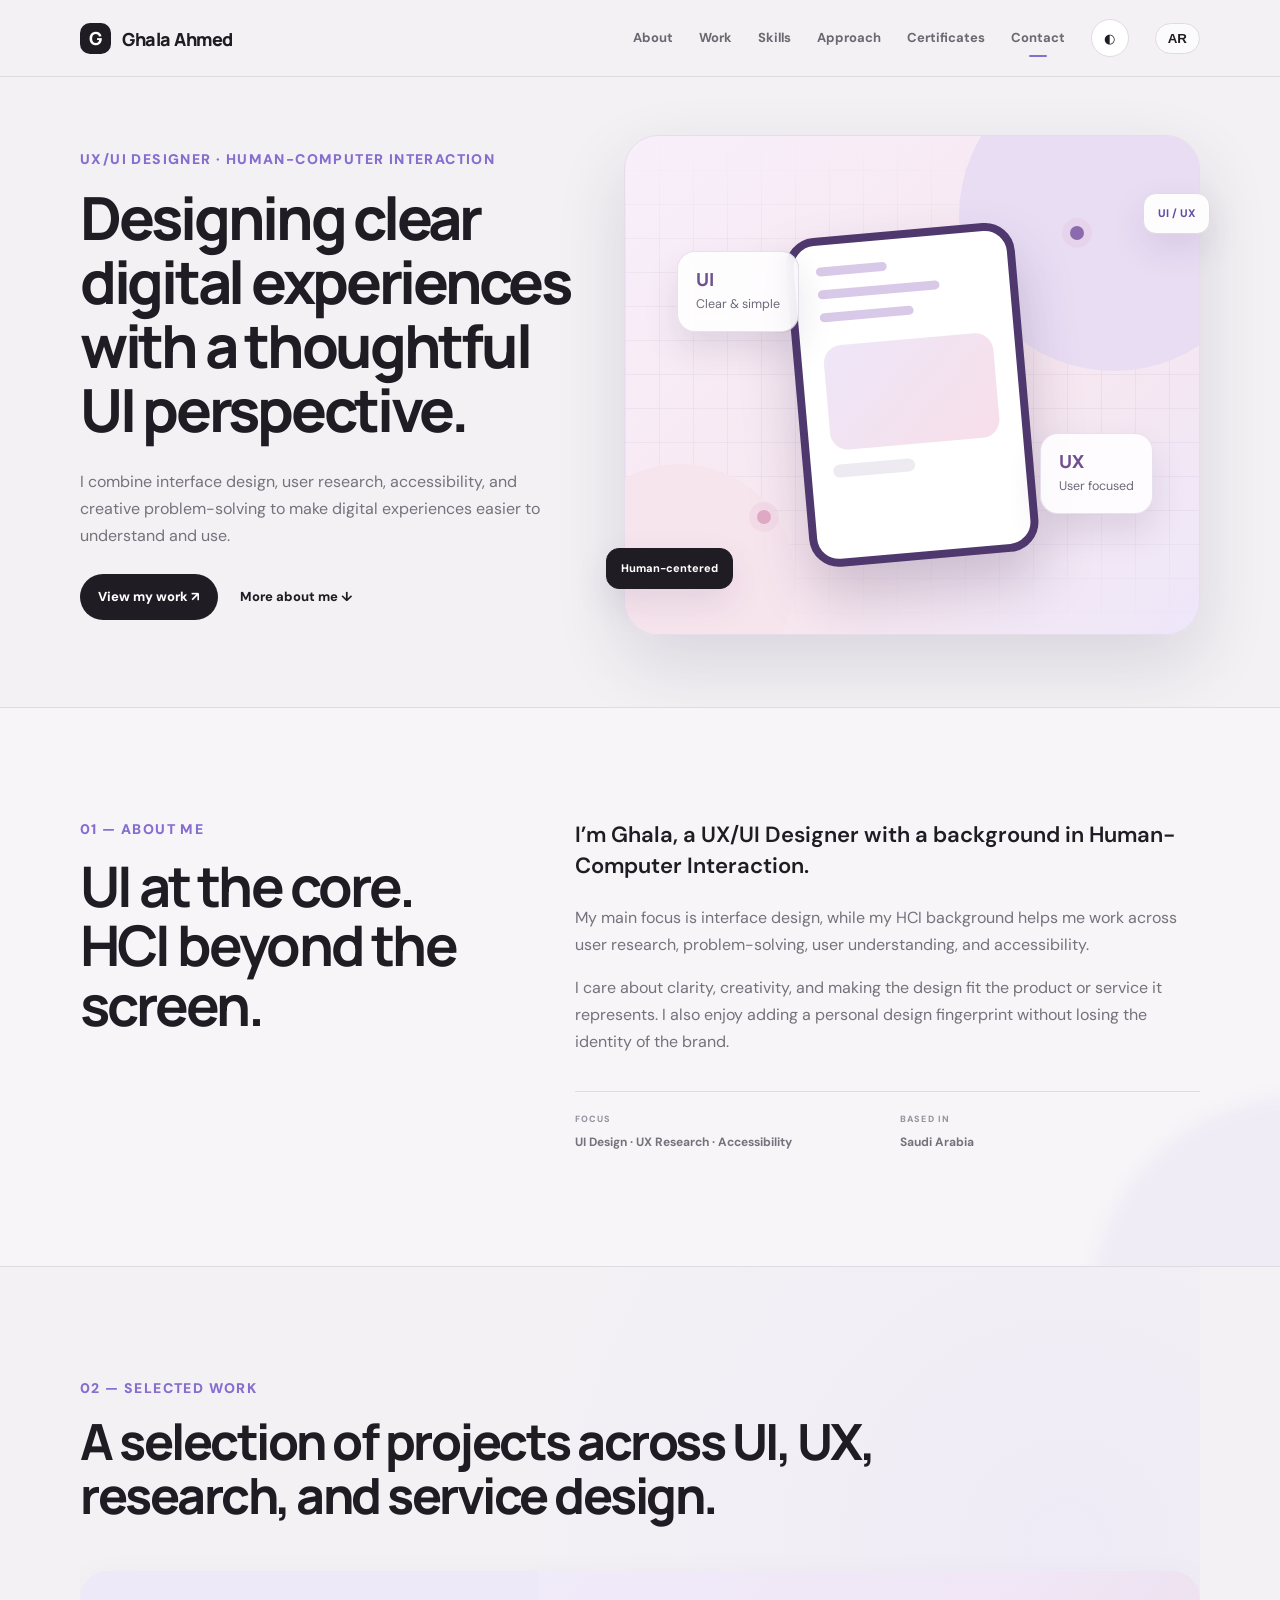
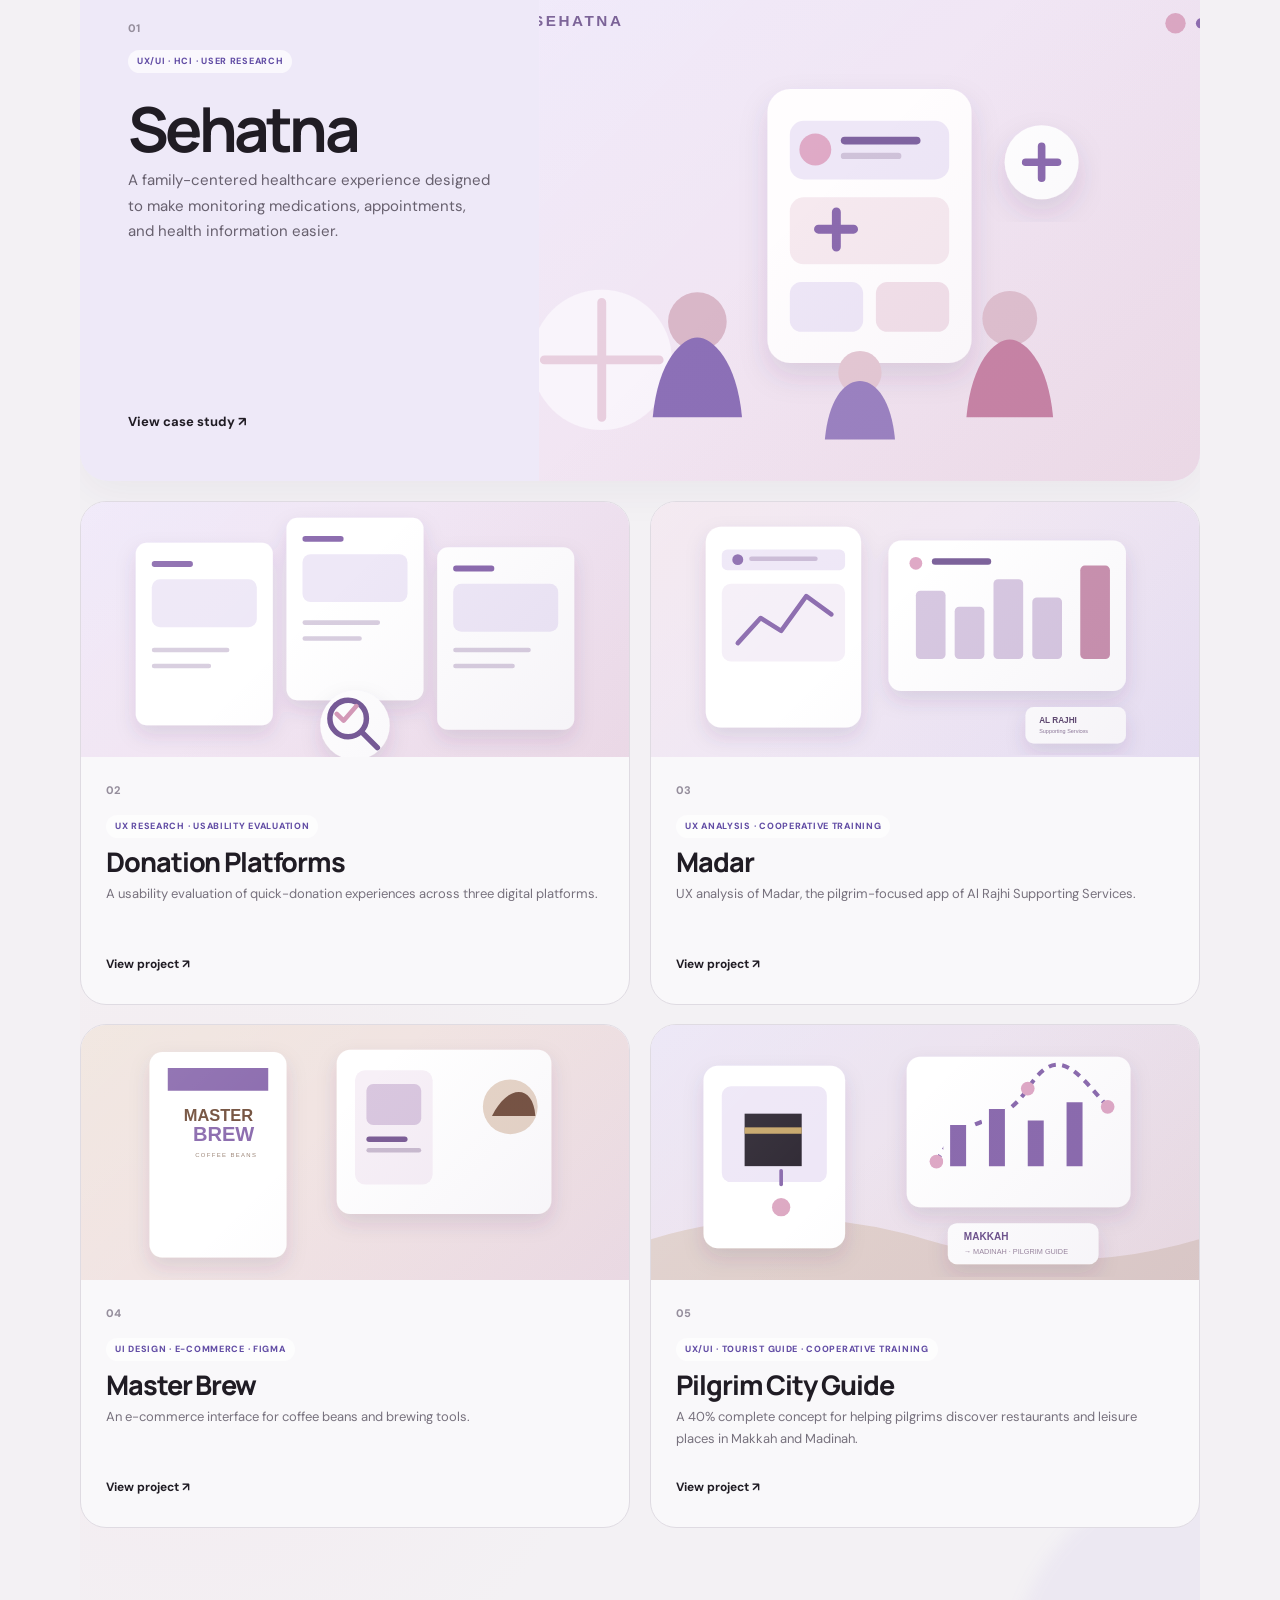
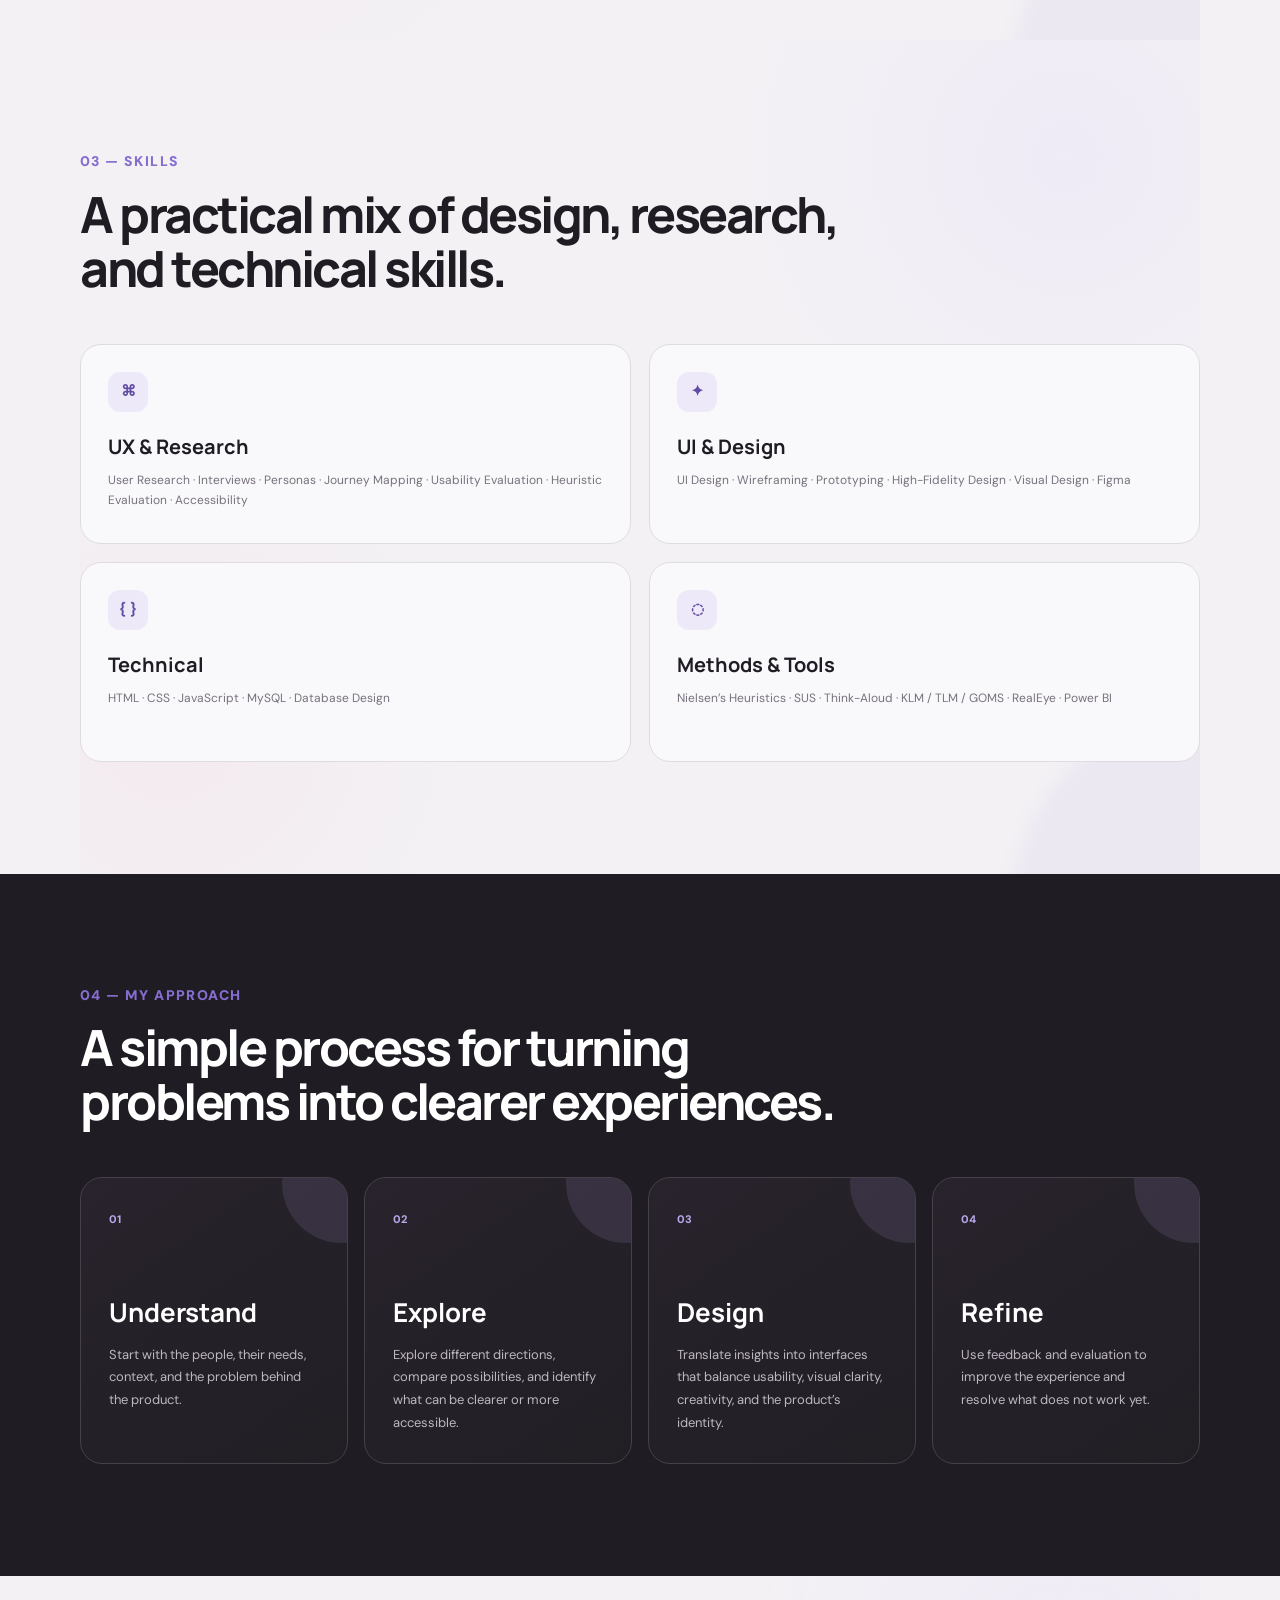
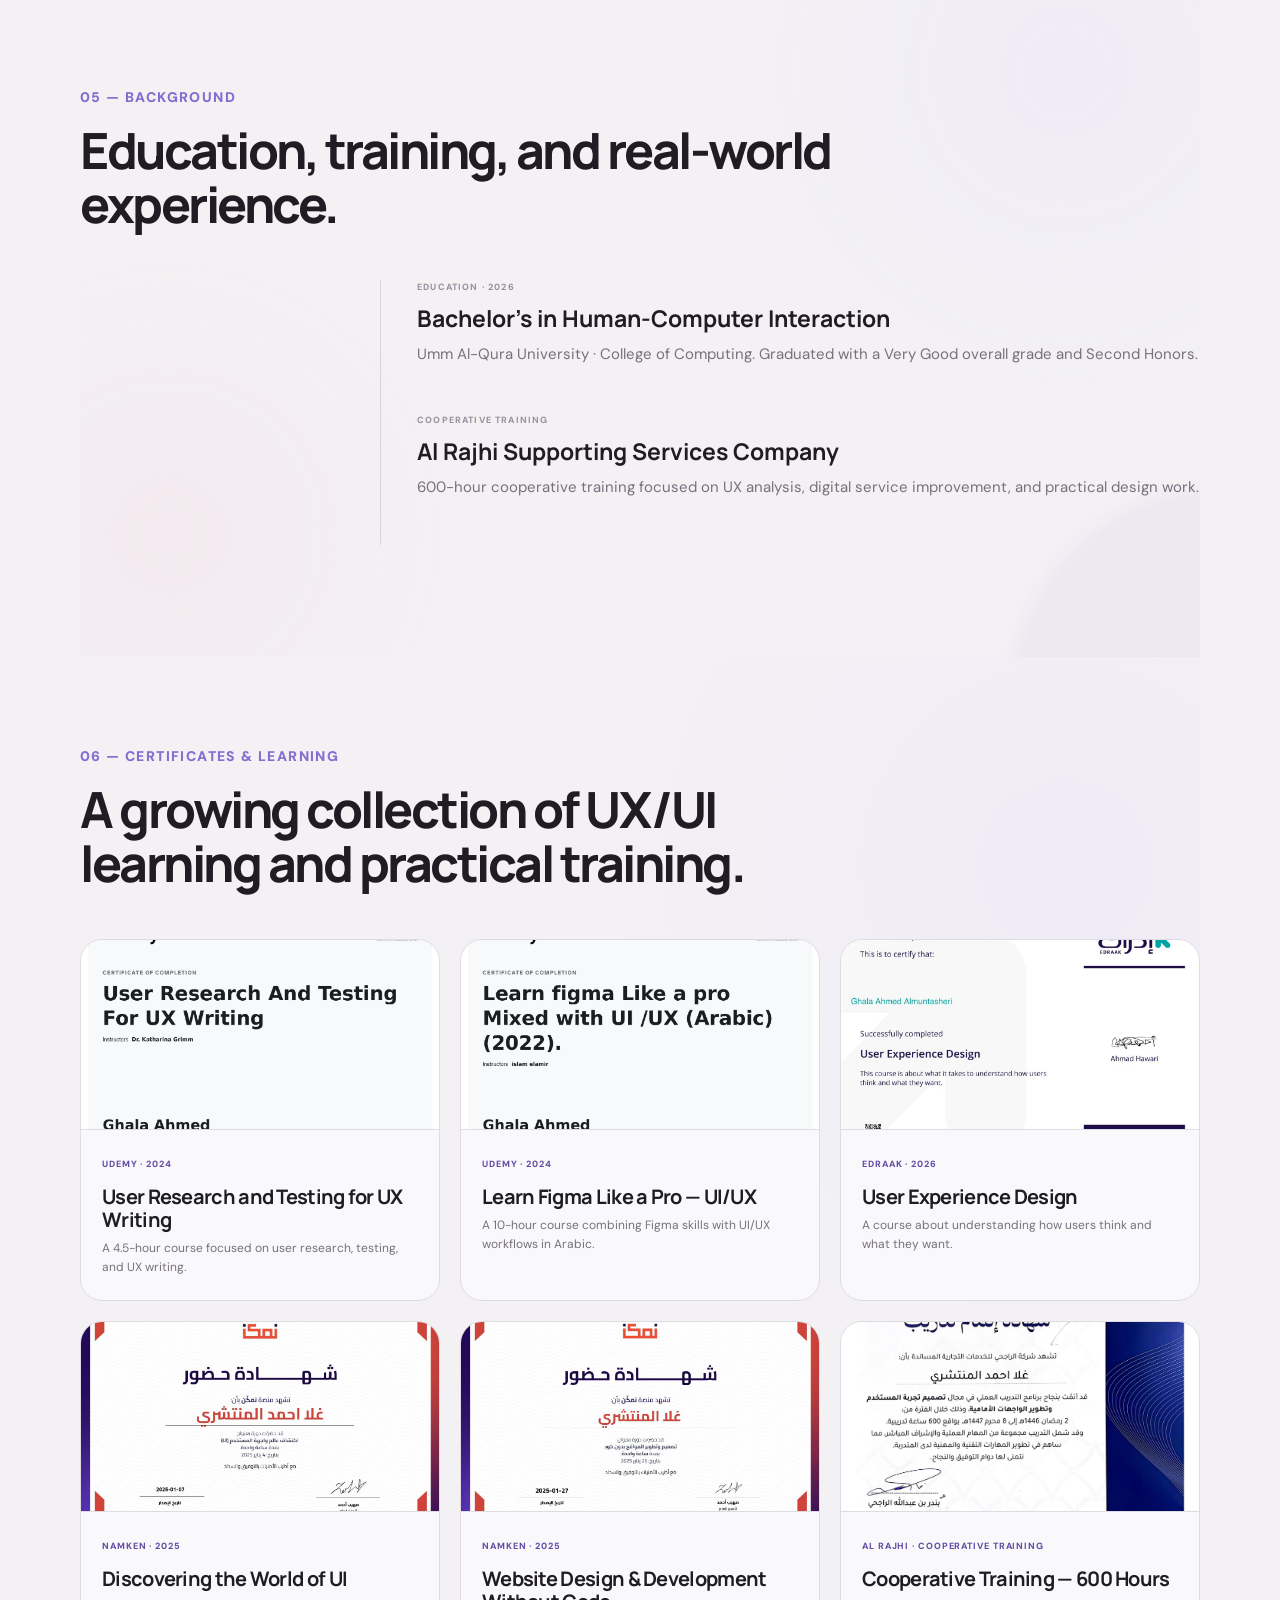
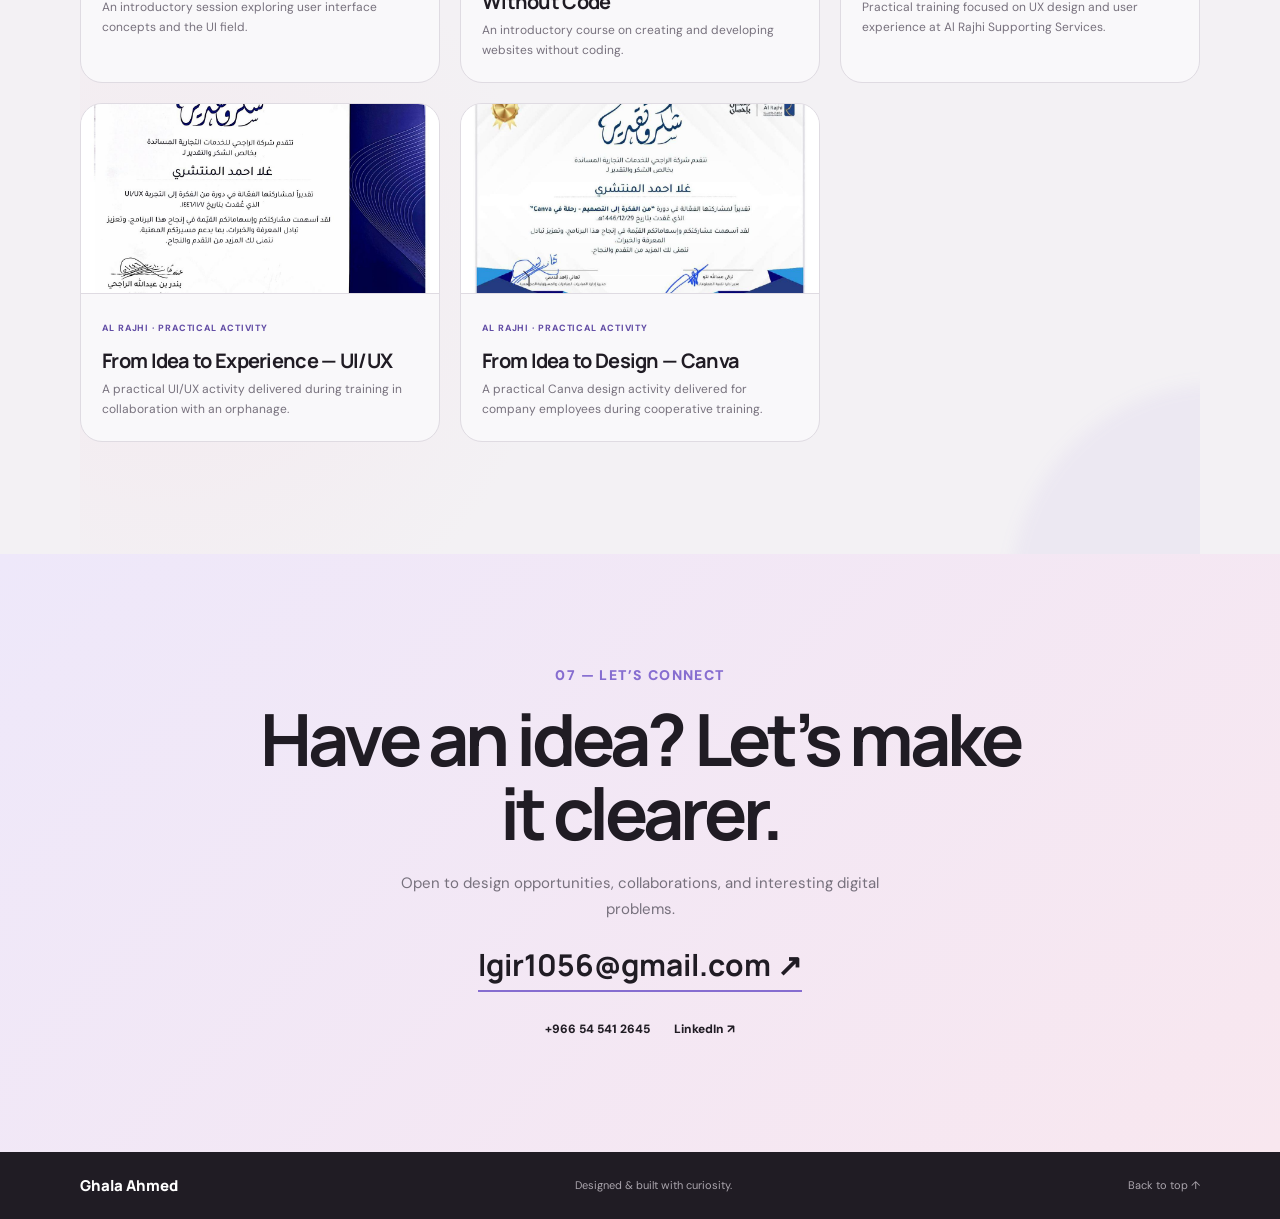
==== index.html @ daa58c5f "Add files via upload" ====
<!doctype html>
<html lang="en" dir="ltr">
<head>
<meta charset="utf-8"><meta name="viewport" content="width=device-width,initial-scale=1">
<meta name="description" content="Ghala Ahmed — UX/UI Designer | Human-Computer Interaction">
<title>Ghala Ahmed — UX/UI Designer</title>
<link rel="preconnect" href="https://fonts.googleapis.com"><link rel="preconnect" href="https://fonts.gstatic.com" crossorigin>
<link href="https://fonts.googleapis.com/css2?family=DM+Sans:wght@400;500;600;700&family=Manrope:wght@600;700;800&family=IBM+Plex+Sans+Arabic:wght@400;500;600;700&display=swap" rel="stylesheet">
<link rel="stylesheet" href="assets/style.css">
</head>
<body>
<header><nav class="nav wrap">
<a class="logo" href="#top"><span>G</span> Ghala Ahmed</a>
<button class="menu" aria-label="Menu">☰</button>
<div class="links">
<a href="#about" data-en="About" data-ar="نبذة">About</a><a href="#work" data-en="Work" data-ar="الأعمال">Work</a><a href="#skills" data-en="Skills" data-ar="المهارات">Skills</a><a href="#approach" data-en="Approach" data-ar="المنهجية">Approach</a><a href="#certificates" data-en="Certificates" data-ar="الشهادات">Certificates</a><a href="#contact" data-en="Contact" data-ar="التواصل">Contact</a>
<button id="theme" type="button" aria-label="Toggle theme">◐</button><button id="lang" type="button">AR</button>
</div></nav></header>
<main id="top">
<section class="hero wrap">
<div class="hero-copy reveal"><p class="eyebrow" data-en="UX/UI DESIGNER · HUMAN-COMPUTER INTERACTION" data-ar="مصممة UX/UI · التفاعل بين الإنسان والحاسب">UX/UI DESIGNER · HUMAN-COMPUTER INTERACTION</p>
<h1 data-en="Designing clear digital experiences with a thoughtful UI perspective." data-ar="أصمم تجارب رقمية واضحة من منظور يهتم بالتفاصيل وتجربة المستخدم.">Designing clear digital experiences with a thoughtful UI perspective.</h1>
<p class="hero-p" data-en="I combine interface design, user research, accessibility, and creative problem-solving to make digital experiences easier to understand and use." data-ar="أجمع بين تصميم الواجهات، وبحث المستخدم، وإمكانية الوصول، وحل المشكلات الإبداعي لجعل التجارب الرقمية أوضح وأسهل في الاستخدام.">I combine interface design, user research, accessibility, and creative problem-solving to make digital experiences easier to understand and use.</p>
<div class="actions"><a class="btn" href="#work" data-en="View my work ↗" data-ar="استكشف أعمالي ↗">View my work ↗</a><a class="quiet" href="#about" data-en="More about me ↓" data-ar="المزيد عني ↓">More about me ↓</a></div></div>
<div class="hero-art hero-image-wrap reveal">
<div class="hero-visual-clean" aria-hidden="true"><span class="visual-grid"></span><span class="visual-orb orb-a"></span><span class="visual-orb orb-b"></span><div class="visual-device"><span></span><span></span><span></span><b></b><i></i></div><div class="visual-card card-a"><strong>UI</strong><small>Clear & simple</small></div><div class="visual-card card-b"><strong>UX</strong><small>User focused</small></div><div class="visual-dot dot-a"></div><div class="visual-dot dot-b"></div></div>
<span class="hero-float float-one">UI / UX</span><span class="hero-float float-two" data-en="Human-centered" data-ar="محوره الإنسان">Human-centered</span></div>
</section>
<section id="about" class="section about"><div class="wrap two reveal"><div><p class="eyebrow" data-en="01 — About me" data-ar="01 — نبذة عني">01 — About me</p><h2 data-en="UI at the core. HCI beyond the screen." data-ar="تصميم الواجهات في الأساس، والتفاعل بين الإنسان والحاسب يتجاوز الشاشة.">UI at the core. HCI beyond the screen.</h2></div><div class="about-copy"><p class="lead" data-en="I’m Ghala, a UX/UI Designer with a background in Human-Computer Interaction." data-ar="أنا غلا، مصممة UX/UI بخلفية في التفاعل بين الإنسان والحاسب.">I’m Ghala, a UX/UI Designer with a background in Human-Computer Interaction.</p><p data-en="My main focus is interface design, while my HCI background helps me work across user research, problem-solving, user understanding, and accessibility." data-ar="تركيزي الأساسي هو تصميم الواجهات، بينما تساعدني خلفيتي في HCI على العمل في مجالات بحث المستخدم، وحل المشكلات، وفهم المستخدم، وإمكانية الوصول.">My main focus is interface design, while my HCI background helps me work across user research, problem-solving, user understanding, and accessibility.</p><p data-en="I care about clarity, creativity, and making the design fit the product or service it represents. I also enjoy adding a personal design fingerprint without losing the identity of the brand." data-ar="أهتم بالوضوح والإبداع وأن يعكس التصميم المنتج أو الخدمة بالشكل المناسب. كما أحب إضافة بصمتي التصميمية الخاصة دون أن أفقد هوية العلامة.">I care about clarity, creativity, and making the design fit the product or service it represents. I also enjoy adding a personal design fingerprint without losing the identity of the brand.</p><div class="meta"><div><small data-en="FOCUS" data-ar="التركيز">FOCUS</small><b data-en="UI Design · UX Research · Accessibility" data-ar="تصميم الواجهات · بحث UX · إمكانية الوصول">UI Design · UX Research · Accessibility</b></div><div><small data-en="BASED IN" data-ar="الموقع">BASED IN</small><b data-en="Saudi Arabia" data-ar="المملكة العربية السعودية">Saudi Arabia</b></div></div></div></div></section>
<section id="work" class="section wrap">
<div class="section-title reveal"><div><p class="eyebrow" data-en="02 — Selected work" data-ar="02 — أعمال مختارة">02 — Selected work</p><h2 data-en="A selection of projects across UI, UX, research, and service design." data-ar="مجموعة من المشاريع في تصميم الواجهات وتجربة المستخدم والبحث وتصميم الخدمات.">A selection of projects across UI, UX, research, and service design.</h2></div></div>
<a class="featured reveal" href="projects/sehatna.html"><div class="feature-copy"><div class="project-no">01</div><span class="tag" data-en="UX/UI · HCI · USER RESEARCH" data-ar="UX/UI · HCI · بحث المستخدم">UX/UI · HCI · USER RESEARCH</span><h3 data-en="Sehatna" data-ar="صحتنا">Sehatna</h3><p data-en="A family-centered healthcare experience designed to make monitoring medications, appointments, and health information easier." data-ar="تجربة صحية تتمحور حول العائلة، صُممت لتسهيل متابعة الأدوية والمواعيد والمعلومات الصحية.">A family-centered healthcare experience designed to make monitoring medications, appointments, and health information easier.</p><strong data-en="View case study ↗" data-ar="عرض دراسة الحالة ↗">View case study ↗</strong></div><div class="feature-visual image-visual project-cover-frame"><img src="assets/project-covers/sehatna.svg" alt="Sehatna family healthcare project cover"></div></a>
<div class="grid">
<a class="card reveal" href="projects/volunteer.html"><div class="art image-art project-cover-frame"><img src="assets/project-covers/donation.svg" alt="donation project cover"></div><div class="card-copy"><div class="project-no">02</div><span class="tag" data-en="UX RESEARCH · USABILITY EVALUATION" data-ar="بحث UX · تقييم سهولة الاستخدام">UX RESEARCH · USABILITY EVALUATION</span><h3 data-en="Donation Platforms" data-ar="منصات التبرع">Donation Platforms</h3><p data-en="A usability evaluation of quick-donation experiences across three digital platforms." data-ar="تقييم سهولة استخدام خدمة التبرع السريع عبر ثلاث منصات رقمية.">A usability evaluation of quick-donation experiences across three digital platforms.</p><b data-en="View project ↗" data-ar="عرض المشروع ↗">View project ↗</b></div></a>
<a class="card reveal" href="projects/madar.html"><div class="art image-art project-cover-frame"><img src="assets/project-covers/madar.svg" alt="madar project cover"></div><div class="card-copy"><div class="project-no">03</div><span class="tag" data-en="UX ANALYSIS · COOPERATIVE TRAINING" data-ar="تحليل UX · تدريب تعاوني">UX ANALYSIS · COOPERATIVE TRAINING</span><h3 data-en="Madar" data-ar="مدار">Madar</h3><p data-en="UX analysis of Madar, the pilgrim-focused app of Al Rajhi Supporting Services." data-ar="تحليل لتطبيق مدار المخصص للحجاج والتابع لشركة الراجحي للخدمات المساندة.">UX analysis of Madar, the pilgrim-focused app of Al Rajhi Supporting Services.</p><b data-en="View project ↗" data-ar="عرض المشروع ↗">View project ↗</b></div></a>
<a class="card reveal" href="projects/master-brew.html"><div class="art image-art project-cover-frame"><img src="assets/project-covers/master-brew.svg" alt="coffee project cover"></div><div class="card-copy"><div class="project-no">04</div><span class="tag" data-en="UI DESIGN · E-COMMERCE · FIGMA" data-ar="تصميم واجهات · تجارة إلكترونية · Figma">UI DESIGN · E-COMMERCE · FIGMA</span><h3 data-en="Master Brew" data-ar="ماستر برو">Master Brew</h3><p data-en="An e-commerce interface for coffee beans and brewing tools." data-ar="واجهة متجر إلكتروني لحبوب القهوة وأدوات تحضيرها.">An e-commerce interface for coffee beans and brewing tools.</p><b data-en="View project ↗" data-ar="عرض المشروع ↗">View project ↗</b></div></a>
<a class="card reveal" href="projects/makkah-guide.html"><div class="art image-art project-cover-frame"><img src="assets/project-covers/makkah-guide.svg" alt="guide project cover"></div><div class="card-copy"><div class="project-no">05</div><span class="tag" data-en="UX/UI · TOURIST GUIDE · COOPERATIVE TRAINING" data-ar="UX/UI · دليل سياحي · تدريب تعاوني">UX/UI · TOURIST GUIDE · COOPERATIVE TRAINING</span><h3 data-en="Pilgrim City Guide" data-ar="دليل الحجاج السياحي">Pilgrim City Guide</h3><p data-en="A 40% complete concept for helping pilgrims discover restaurants and leisure places in Makkah and Madinah." data-ar="مفهوم مكتمل بنسبة 40٪ لمساعدة الحجاج في اكتشاف المطاعم وأماكن الترفيه في مكة والمدينة.">A 40% complete concept for helping pilgrims discover restaurants and leisure places in Makkah and Madinah.</p><b data-en="View project ↗" data-ar="عرض المشروع ↗">View project ↗</b></div></a>
</div></section>
<section id="skills" class="section wrap"><div class="section-title reveal"><div><p class="eyebrow" data-en="03 — Skills" data-ar="03 — المهارات">03 — Skills</p><h2 data-en="A practical mix of design, research, and technical skills." data-ar="مزيج عملي من مهارات التصميم والبحث والمهارات التقنية.">A practical mix of design, research, and technical skills.</h2></div></div><div class="skills">
<article class="reveal"><b>⌘</b><h3 data-en="UX & Research" data-ar="UX والبحث">UX & Research</h3><p data-en="User Research · Interviews · Personas · Journey Mapping · Usability Evaluation · Heuristic Evaluation · Accessibility" data-ar="بحث المستخدم · المقابلات · Personas · خرائط الرحلة · تقييم سهولة الاستخدام · التقييم وفق Heuristics · إمكانية الوصول">User Research · Interviews · Personas · Journey Mapping · Usability Evaluation · Heuristic Evaluation · Accessibility</p></article>
<article class="reveal"><b>✦</b><h3 data-en="UI & Design" data-ar="UI والتصميم">UI & Design</h3><p data-en="UI Design · Wireframing · Prototyping · High-Fidelity Design · Visual Design · Figma" data-ar="تصميم الواجهات · Wireframing · النمذجة الأولية · التصميم عالي الدقة · التصميم البصري · Figma">UI Design · Wireframing · Prototyping · High-Fidelity Design · Visual Design · Figma</p></article>
<article class="reveal"><b>{ }</b><h3 data-en="Technical" data-ar="تقني">Technical</h3><p data-en="HTML · CSS · JavaScript · MySQL · Database Design" data-ar="HTML · CSS · JavaScript · MySQL · تصميم قواعد البيانات">HTML · CSS · JavaScript · MySQL · Database Design</p></article>
<article class="reveal"><b>◌</b><h3 data-en="Methods & Tools" data-ar="المنهجيات والأدوات">Methods & Tools</h3><p data-en="Nielsen’s Heuristics · SUS · Think-Aloud · KLM / TLM / GOMS · RealEye · Power BI" data-ar="Nielsen’s Heuristics · SUS · Think-Aloud · KLM / TLM / GOMS · RealEye · Power BI">Nielsen’s Heuristics · SUS · Think-Aloud · KLM / TLM / GOMS · RealEye · Power BI</p></article>
</div></section>
<section id="approach" class="section dark"><div class="wrap"><div class="section-title reveal"><div><p class="eyebrow" data-en="04 — My approach" data-ar="04 — منهجية العمل">04 — My approach</p><h2 data-en="A simple process for turning problems into clearer experiences." data-ar="خطوات واضحة لتحويل المشكلات إلى تجارب أكثر وضوحًا.">A simple process for turning problems into clearer experiences.</h2></div></div><div class="approach">
<article><small>01</small><h3 data-en="Understand" data-ar="الفهم">Understand</h3><p data-en="Start with the people, their needs, context, and the problem behind the product." data-ar="فهم المستخدمين واحتياجاتهم وسياق الاستخدام والمشكلة التي يقف خلفها المنتج.">Start with the people, their needs, context, and the problem behind the product.</p></article>
<article><small>02</small><h3 data-en="Explore" data-ar="الاستكشاف">Explore</h3><p data-en="Explore different directions, compare possibilities, and identify what can be clearer or more accessible." data-ar="استكشاف اتجاهات مختلفة ومقارنة الاحتمالات وتحديد ما يمكن جعله أوضح وأكثر سهولة في الوصول.">Explore different directions, compare possibilities, and identify what can be clearer or more accessible.</p></article>
<article><small>03</small><h3 data-en="Design" data-ar="التصميم">Design</h3><p data-en="Translate insights into interfaces that balance usability, visual clarity, creativity, and the product’s identity." data-ar="تحويل النتائج إلى واجهات توازن بين سهولة الاستخدام والوضوح البصري والإبداع وهوية المنتج.">Translate insights into interfaces that balance usability, visual clarity, creativity, and the product’s identity.</p></article>
<article><small>04</small><h3 data-en="Refine" data-ar="التحسين">Refine</h3><p data-en="Use feedback and evaluation to improve the experience and resolve what does not work yet." data-ar="استخدام الملاحظات والتقييم لتحسين التجربة ومعالجة الجوانب التي ما زالت تحتاج إلى تطوير.">Use feedback and evaluation to improve the experience and resolve what does not work yet.</p></article>
</div></div></section>
<section id="background" class="section wrap"><div class="section-title reveal"><div><p class="eyebrow" data-en="05 — Background" data-ar="05 — الخلفية">05 — Background</p><h2 data-en="Education, training, and real-world experience." data-ar="التعليم، التدريب، والخبرة العملية.">Education, training, and real-world experience.</h2></div></div><div class="timeline reveal"><div><small data-en="EDUCATION · 2026" data-ar="التعليم · 2026">EDUCATION · 2026</small><h3 data-en="Bachelor’s in Human-Computer Interaction" data-ar="بكالوريوس تفاعل الإنسان مع الحاسب">Bachelor’s in Human-Computer Interaction</h3><p data-en="Umm Al-Qura University · College of Computing. Graduated with a Very Good overall grade and Second Honors." data-ar="جامعة أم القرى · كلية الحاسبات. التخرج بتقدير عام جيد جدًا مع مرتبة الشرف الثانية.">Umm Al-Qura University · College of Computing. Graduated with a Very Good overall grade and Second Honors.</p></div><div><small data-en="COOPERATIVE TRAINING" data-ar="التدريب التعاوني">COOPERATIVE TRAINING</small><h3 data-en="Al Rajhi Supporting Services Company" data-ar="شركة الراجحي للخدمات المساندة">Al Rajhi Supporting Services Company</h3><p data-en="600-hour cooperative training focused on UX analysis, digital service improvement, and practical design work." data-ar="تدريب تعاوني لمدة 600 ساعة ركز على تحليل UX وتحسين الخدمات الرقمية والعمل التصميمي العملي.">600-hour cooperative training focused on UX analysis, digital service improvement, and practical design work.</p></div></div></section>
<section id="certificates" class="section wrap certificates-section"><div class="section-title reveal"><div><p class="eyebrow" data-en="06 — Certificates & learning" data-ar="06 — الشهادات والتعلم">06 — Certificates & learning</p><h2 data-en="A growing collection of UX/UI learning and practical training." data-ar="مجموعة متنامية من التعلم في UX/UI والتدريب العملي.">A growing collection of UX/UI learning and practical training.</h2></div></div><div class="cert-grid">
<a class="cert-card reveal" href="assets/certificates/ur-udemy.jpg" target="_blank" rel="noreferrer"><div class="cert-thumb"><img src="assets/certificates/ur-udemy.jpg" alt="User Research and Testing for UX Writing certificate"></div><div class="cert-copy"><span class="cert-type">UDEMY · 2024</span><h3 data-en="User Research and Testing for UX Writing" data-ar="بحث المستخدم والاختبار لكتابة UX">User Research and Testing for UX Writing</h3><p data-en="A 4.5-hour course focused on user research, testing, and UX writing." data-ar="دورة لمدة 4.5 ساعات ركزت على بحث المستخدم والاختبار وكتابة UX.">A 4.5-hour course focused on user research, testing, and UX writing.</p></div></a>
<a class="cert-card reveal" href="assets/certificates/ux-udemy-figma.jpg" target="_blank" rel="noreferrer"><div class="cert-thumb"><img src="assets/certificates/ux-udemy-figma.jpg" alt="Learn Figma Like a Pro Mixed with UI UX certificate"></div><div class="cert-copy"><span class="cert-type">UDEMY · 2024</span><h3 data-en="Learn Figma Like a Pro — UI/UX" data-ar="احتراف Figma مع UI/UX">Learn Figma Like a Pro — UI/UX</h3><p data-en="A 10-hour course combining Figma skills with UI/UX workflows in Arabic." data-ar="دورة لمدة 10 ساعات تجمع بين مهارات Figma وسير عمل UI/UX باللغة العربية.">A 10-hour course combining Figma skills with UI/UX workflows in Arabic.</p></div></a>
<a class="cert-card reveal" href="assets/certificates/ux-edraak.jpg" target="_blank" rel="noreferrer"><div class="cert-thumb"><img src="assets/certificates/ux-edraak.jpg" alt="User Experience Design certificate from Edraak"></div><div class="cert-copy"><span class="cert-type">EDRAAK · 2026</span><h3 data-en="User Experience Design" data-ar="تصميم تجربة المستخدم">User Experience Design</h3><p data-en="A course about understanding how users think and what they want." data-ar="دورة حول فهم طريقة تفكير المستخدمين وما يحتاجونه ويرغبون فيه.">A course about understanding how users think and what they want.</p></div></a>
<a class="cert-card reveal" href="assets/certificates/ux-namken.jpg" target="_blank" rel="noreferrer"><div class="cert-thumb"><img src="assets/certificates/ux-namken.jpg" alt="Namken UI course certificate"></div><div class="cert-copy"><span class="cert-type">NAMKEN · 2025</span><h3 data-en="Discovering the World of UI" data-ar="اكتشاف عالم واجهة المستخدم UI">Discovering the World of UI</h3><p data-en="An introductory session exploring user interface concepts and the UI field." data-ar="جلسة تعريفية لاستكشاف مفاهيم واجهة المستخدم ومجال UI.">An introductory session exploring user interface concepts and the UI field.</p></div></a>
<a class="cert-card reveal" href="assets/certificates/no-code-websites.jpg" target="_blank" rel="noreferrer"><div class="cert-thumb"><img src="assets/certificates/no-code-websites.jpg" alt="No-code website design and development certificate"></div><div class="cert-copy"><span class="cert-type">NAMKEN · 2025</span><h3 data-en="Website Design & Development Without Code" data-ar="تصميم وتطوير المواقع بدون كود">Website Design & Development Without Code</h3><p data-en="An introductory course on creating and developing websites without coding." data-ar="دورة تعريفية حول تصميم وتطوير المواقع الإلكترونية بدون كتابة أكواد.">An introductory course on creating and developing websites without coding.</p></div></a>
<a class="cert-card reveal" href="assets/certificates/training.jpg" target="_blank" rel="noreferrer"><div class="cert-thumb"><img src="assets/certificates/training.jpg" alt="Cooperative training certificate"></div><div class="cert-copy"><span class="cert-type">AL RAJHI · COOPERATIVE TRAINING</span><h3 data-en="Cooperative Training — 600 Hours" data-ar="التدريب التعاوني — 600 ساعة">Cooperative Training — 600 Hours</h3><p data-en="Practical training focused on UX design and user experience at Al Rajhi Supporting Services." data-ar="تدريب عملي ركز على تصميم تجربة المستخدم وUX لدى شركة الراجحي للخدمات المساندة.">Practical training focused on UX design and user experience at Al Rajhi Supporting Services.</p></div></a>
<a class="cert-card reveal" href="assets/certificates/idea-to-experience.jpg" target="_blank" rel="noreferrer"><div class="cert-thumb"><img src="assets/certificates/idea-to-experience.jpg" alt="From Idea to Experience certificate"></div><div class="cert-copy"><span class="cert-type">AL RAJHI · PRACTICAL ACTIVITY</span><h3 data-en="From Idea to Experience — UI/UX" data-ar="من الفكرة إلى التجربة — UI/UX">From Idea to Experience — UI/UX</h3><p data-en="A practical UI/UX activity delivered during training in collaboration with an orphanage." data-ar="نشاط عملي في UI/UX أُقيم خلال التدريب بالتعاون مع دار أيتام.">A practical UI/UX activity delivered during training in collaboration with an orphanage.</p></div></a>
<a class="cert-card reveal" href="assets/certificates/idea-to-design.jpg" target="_blank" rel="noreferrer"><div class="cert-thumb"><img src="assets/certificates/idea-to-design.jpg" alt="From Idea to Design certificate"></div><div class="cert-copy"><span class="cert-type">AL RAJHI · PRACTICAL ACTIVITY</span><h3 data-en="From Idea to Design — Canva" data-ar="من الفكرة إلى التصميم — Canva">From Idea to Design — Canva</h3><p data-en="A practical Canva design activity delivered for company employees during cooperative training." data-ar="نشاط عملي في التصميم باستخدام Canva أُقيم لموظفي الشركة خلال التدريب التعاوني.">A practical Canva design activity delivered for company employees during cooperative training.</p></div></a>
</div></section>
<section id="contact" class="contact"><div class="wrap reveal"><p class="eyebrow" data-en="07 — Let’s connect" data-ar="07 — تواصل معي">07 — Let’s connect</p><h2 data-en="Have an idea? Let’s make it clearer." data-ar="لديك فكرة؟ لنجعلها أوضح.">Have an idea? Let’s make it clearer.</h2><p data-en="Open to design opportunities, collaborations, and interesting digital problems." data-ar="مهتمة بفرص التصميم والتعاون والمشكلات الرقمية التي تستحق الحل.">Open to design opportunities, collaborations, and interesting digital problems.</p><a class="email" href="mailto:lgir1056@gmail.com">lgir1056@gmail.com ↗</a><div class="contact-details"><a href="tel:+966545412645">+966 54 541 2645</a><a href="https://www.linkedin.com/in/ghala-ahmed-663011274" target="_blank" rel="noreferrer">LinkedIn ↗</a></div></div></section>
</main><footer><div class="wrap"><b>Ghala Ahmed</b><span data-en="Designed & built with curiosity." data-ar="صُمم وبُني بفضول واهتمام بالتفاصيل.">Designed & built with curiosity.</span><a href="#top" data-en="Back to top ↑" data-ar="العودة للأعلى ↑">Back to top ↑</a></div></footer>
<script src="assets/script.js"></script></body></html>
---- assets/style.css ----
*{box-sizing:border-box}:root{--bg:#fcfbfd;--surface:#fff;--ink:#201c24;--muted:#77717d;--line:#e9e4ed;--purple:#866dd0;--purple-dark:#624da5;--lilac:#eee9fa;--pink:#f5e1ea;--dark:#201c24}html{scroll-behavior:smooth}body{margin:0;background:var(--bg);color:var(--ink);font:15px/1.7 "DM Sans",sans-serif;-webkit-font-smoothing:antialiased}body[dir="rtl"]{font-family:"IBM Plex Sans Arabic","DM Sans",sans-serif}a{color:inherit;text-decoration:none}.wrap{width:min(1120px,calc(100% - 48px));margin-inline:auto}header{position:sticky;top:0;z-index:20;background:rgba(252,251,253,.9);backdrop-filter:blur(18px);border-bottom:1px solid var(--line)}.nav{height:76px;display:flex;align-items:center;justify-content:space-between}.logo{font:800 18px Manrope,sans-serif;letter-spacing:-.03em}.logo span{display:inline-grid;place-items:center;width:31px;height:31px;border-radius:10px;background:var(--ink);color:#fff;margin-inline-end:8px}.links{display:flex;align-items:center;gap:26px;font-size:13px;font-weight:700}.links a{color:#6d6771;transition:.2s}.links a:hover{color:var(--ink)}#lang{border:1px solid var(--line);background:#fff;border-radius:999px;padding:7px 12px;font-weight:800;cursor:pointer;color:var(--ink)}.menu{display:none;border:0;background:transparent;font-size:22px}.hero{min-height:650px;display:grid;grid-template-columns:minmax(0,1.05fr) minmax(360px,.95fr);gap:60px;align-items:center;padding:74px 0 88px}.eyebrow{margin:0 0 17px;color:var(--purple-dark);font-size:10px;line-height:1.4;letter-spacing:.14em;text-transform:uppercase;font-weight:800}.hero h1,h2,h3{font-family:Manrope,"DM Sans",sans-serif}.hero h1{font-size:clamp(48px,5.5vw,68px);line-height:1.06;letter-spacing:-.055em;max-width:760px;margin:0}.hero-p{max-width:610px;margin:25px 0;color:var(--muted);font-size:17px}.actions{display:flex;align-items:center;gap:22px}.btn{display:inline-flex;align-items:center;justify-content:center;background:var(--ink);color:#fff;border-radius:999px;padding:12px 18px;font-weight:800;font-size:13px}.quiet{font-weight:800;font-size:13px}.hero-art{height:500px;position:relative;display:grid;place-items:center}.orb{position:absolute;border-radius:50%}.orb-a{width:370px;height:370px;background:var(--lilac);inset:8% 4% auto auto}.orb-b{width:145px;height:145px;background:var(--pink);inset:auto auto 8% 8%}.hero-panel{position:relative;z-index:2;width:315px;height:405px;border:1px solid #e2dce8;background:rgba(255,255,255,.95);border-radius:30px;padding:25px;box-shadow:0 30px 80px rgba(61,43,86,.12);transform:rotate(4deg)}.panel-top{display:flex;gap:5px}.panel-top i{width:7px;height:7px;background:#d8d0df;border-radius:50%}.panel-title{height:70px;width:68%;border-radius:16px;background:var(--lilac);margin-top:43px}.panel-row{display:grid;grid-template-columns:1fr 1fr;gap:12px;margin-top:14px}.panel-row span{height:72px;border-radius:15px;background:#f4eef8}.panel-row span:last-child{background:var(--pink)}.panel-row.small{grid-template-columns:1fr 1fr 1fr}.panel-row.small span{height:55px;background:#f7f5f8}.panel-button{height:46px;border-radius:13px;background:var(--ink);position:absolute;left:25px;right:25px;bottom:25px}.hero-note{position:absolute;z-index:3;padding:9px 13px;background:#fff;border:1px solid var(--line);border-radius:12px;box-shadow:0 14px 35px rgba(48,32,64,.09);font-size:11px;font-weight:800}.note-a{right:0;top:23%}.note-b{left:2%;bottom:19%;background:var(--ink);color:#fff;border-color:var(--ink)}.section{padding:112px 0}.section-title{margin-bottom:42px;max-width:820px}.section-title h2{font-size:clamp(36px,4.3vw,54px);line-height:1.08;letter-spacing:-.05em;margin:0}.featured{display:grid;grid-template-columns:.82fr 1.18fr;min-height:510px;background:var(--lilac);border-radius:28px;overflow:hidden;transition:.3s}.featured:hover,.card:hover{transform:translateY(-4px);box-shadow:0 24px 60px rgba(55,39,73,.1)}.feature-copy{padding:48px;display:flex;flex-direction:column;align-items:flex-start}.project-no{font-size:11px;font-weight:800;color:#958e9c;margin-bottom:12px}.tag{display:inline-flex;align-items:center;background:rgba(255,255,255,.7);color:var(--purple-dark);padding:6px 9px;border-radius:999px;font-size:9px;letter-spacing:.08em;font-weight:800;line-height:1.3}.feature-copy h3{font-size:62px;letter-spacing:-.06em;line-height:1;margin:25px 0 8px}.feature-copy p{max-width:390px;color:#67606e;margin:0}.feature-copy strong{margin-top:auto;font-size:13px}.feature-visual{position:relative;background:linear-gradient(135deg,#ddd3f5,#f6e0e9);display:flex;align-items:center;justify-content:center;overflow:hidden}.feature-visual>span{position:absolute;right:25px;bottom:22px;font:800 10px Manrope;letter-spacing:.16em;color:#68577a88}.device{width:165px;height:340px;border:7px solid var(--ink);background:#fff;border-radius:27px;padding:12px;box-shadow:0 25px 55px rgba(50,36,70,.18)}.device b{display:block;height:72px;border-radius:12px;background:#ece5f8;margin-top:12px}.device i{display:block;height:45px;border-radius:11px;background:#f6f4f8;margin-top:9px}.d-one{transform:rotate(-7deg) translateX(25px);z-index:2}.d-two{transform:rotate(7deg) translateX(-25px);margin-top:45px}.grid{display:grid;grid-template-columns:1fr 1fr;gap:20px;margin-top:20px}.card{background:#fff;border:1px solid var(--line);border-radius:26px;overflow:hidden;transition:.3s}.art{height:255px;position:relative;overflow:hidden}.donation{background:#ece7fa;display:grid;place-items:center}.mini-screen{width:205px;height:195px;border-radius:19px;background:#fff;padding:22px;box-shadow:0 18px 35px rgba(62,47,86,.12);transform:rotate(-4deg)}.mini-screen span{display:block;width:45%;height:10px;background:#dcd3f0;border-radius:20px}.mini-screen b{display:block;height:55px;background:#eee9fa;border-radius:12px;margin-top:18px}.mini-screen i{display:block;height:12px;background:#f0edf3;border-radius:20px;margin-top:10px}.donation>em{position:absolute;right:34px;bottom:27px;width:54px;height:54px;border-radius:50%;display:grid;place-items:center;background:var(--ink);color:#fff;font-style:normal;font-size:26px}.madar{background:#f5e2eb}.route{position:absolute;inset:30px;background:linear-gradient(32deg,transparent 47%,#fff 48% 50%,transparent 51%),linear-gradient(-35deg,transparent 48%,#fff 49% 51%,transparent 52%);background-size:58px 58px}.pin{position:absolute;left:50%;top:50%;transform:translate(-50%,-50%);width:58px;height:58px;border-radius:50%;display:grid;place-items:center;background:var(--purple);color:#fff;font-size:24px}.madar label{position:absolute;bottom:20px;right:22px;padding:7px 10px;background:#fff;border-radius:9px;font-size:9px;font-weight:800}.coffee{background:#e8ded6;display:grid;place-items:center}.coffee-cup{font-size:95px;line-height:1}.coffee>span{position:absolute;left:20px;bottom:18px;background:#fff;padding:10px 12px;border-radius:12px;font:800 13px Manrope;line-height:1.05}.guide{background:linear-gradient(135deg,#eee8fa,#f4dfe8);display:grid;place-items:center}.guide-card{width:235px;height:150px;border-radius:20px;background:#fff;box-shadow:0 20px 45px rgba(55,39,73,.13);padding:22px;position:relative}.guide-card span{font:800 18px Manrope;letter-spacing:.08em}.guide-card b{position:absolute;right:22px;top:20px;color:var(--purple);font-size:20px}.guide-card small{position:absolute;left:22px;bottom:20px;color:#948b99;font-weight:800;letter-spacing:.12em}.card-copy{padding:24px 25px 27px}.card-copy h3{font-size:27px;letter-spacing:-.04em;line-height:1.1;margin:9px 0 6px}.card-copy p{color:var(--muted);margin:0 0 18px;min-height:50px;font-size:13px}.card-copy>b{font-size:12px}.about{background:#fff;border-block:1px solid var(--line)}.two{display:grid;grid-template-columns:.78fr 1.22fr;gap:95px}.two h2{font-size:clamp(38px,4.4vw,56px);line-height:1.06;letter-spacing:-.05em;margin:0}.about-copy{max-width:680px;color:var(--muted);font-size:16px}.about-copy .lead{font-size:23px;line-height:1.4;color:var(--ink);font-weight:600;margin-top:0}.meta{display:grid;grid-template-columns:1fr 1fr;gap:25px;border-top:1px solid var(--line);margin-top:35px;padding-top:20px}.meta small,.timeline small{display:block;color:#99919f;font-size:9px;letter-spacing:.13em;font-weight:800}.meta b{font-size:12px}.skills{display:grid;grid-template-columns:1fr 1fr;gap:18px}.skills article{background:#fff;border:1px solid var(--line);border-radius:21px;padding:27px;min-height:200px}.skills article>b{display:grid;place-items:center;width:40px;height:40px;border-radius:12px;background:var(--lilac);color:var(--purple-dark)}.skills h3{font-size:20px;margin:18px 0 6px}.skills p{color:var(--muted);font-size:12px;margin:0}.dark{background:var(--dark);color:#fff}.dark .eyebrow{color:#b8a7ea}.dark .section-title h2{color:#fff}.approach{display:grid;grid-template-columns:repeat(4,1fr);border:1px solid #403b44}.approach article{padding:26px;min-height:245px;border-inline-end:1px solid #403b44}.approach article:last-child{border:0}.approach small{color:#b8a7ea;font-weight:800}.approach h3{font-size:23px;margin-top:63px}.approach p{font-size:12px;color:#aaa5ad}.timeline{max-width:820px;margin-inline-start:auto;border-inline-start:1px solid #d9d3df;padding-inline-start:36px}.timeline>div{padding-bottom:45px}.timeline h3{font-size:23px;margin:4px 0}.timeline p{color:var(--muted);margin:0}.contact{padding:112px 0;text-align:center;background:linear-gradient(135deg,#eee8fa,#f8e7ef)}.contact h2{font-size:clamp(45px,6vw,72px);line-height:1.02;letter-spacing:-.055em;max-width:760px;margin:0 auto}.contact>div>p:not(.eyebrow){max-width:520px;margin:22px auto;color:var(--muted)}.email{display:inline-block;font:700 clamp(20px,2.7vw,30px) Manrope;border-bottom:2px solid var(--purple);padding-bottom:5px}.contact-details{display:flex;justify-content:center;gap:24px;margin-top:27px;font-size:12px;font-weight:800}.contact-details a:hover{color:var(--purple-dark)}footer{background:var(--dark);color:#aaa5ad;padding:23px 0;font-size:11px}footer .wrap{display:flex;justify-content:space-between;align-items:center;gap:18px}footer b{font:800 15px Manrope;color:#fff}.reveal{opacity:0;transform:translateY(15px);transition:.65s ease}.reveal.show{opacity:1;transform:none}[dir="rtl"] .hero,[dir="rtl"] .section-title,[dir="rtl"] .two,[dir="rtl"] .feature-copy,[dir="rtl"] .card-copy,[dir="rtl"] .timeline{text-align:right}[dir="rtl"] .hero h1,[dir="rtl"] .section-title h2,[dir="rtl"] .two h2,[dir="rtl"] .contact h2{letter-spacing:0}[dir="rtl"] .links{font-family:"IBM Plex Sans Arabic",sans-serif}[dir="rtl"] .tag{letter-spacing:0}.mobile-only{display:none}@media(max-width:850px){.hero{grid-template-columns:1fr;gap:30px;padding-top:60px}.hero-art{height:400px}.two{grid-template-columns:1fr;gap:30px}.featured{grid-template-columns:1fr}.feature-visual{min-height:420px}.approach{grid-template-columns:1fr 1fr}.approach article:nth-child(2){border-inline-end:0;border-bottom:1px solid #403b44}.approach article{border-bottom:1px solid #403b44}}@media(max-width:650px){.wrap{width:calc(100% - 30px)}.nav{height:68px}.menu{display:block}.links{display:none;position:absolute;top:68px;left:15px;right:15px;background:#fff;border:1px solid var(--line);padding:17px;border-radius:17px;box-shadow:0 20px 45px rgba(48,32,64,.1);flex-direction:column;align-items:stretch;gap:13px}.links.open{display:flex}.hero{padding:55px 0 70px}.hero h1{font-size:43px}.hero-p{font-size:15px}.hero-art{height:350px}.hero-panel{width:255px;height:325px}.orb-a{width:290px;height:290px}.hero-note{font-size:10px}.section{padding:82px 0}.section-title h2{font-size:37px}.grid,.skills,.approach{grid-template-columns:1fr}.approach article,.approach article:nth-child(2){border-inline-end:0}.featured{min-height:0}.feature-copy{padding:31px}.feature-copy h3{font-size:50px}.feature-visual{min-height:360px}.device{width:145px;height:300px}.art{height:230px}.two{gap:25px}.about-copy{font-size:15px}.meta{grid-template-columns:1fr}.contact{padding:82px 0}.contact-details{flex-wrap:wrap}footer .wrap{flex-direction:column;text-align:center}}


/* Portfolio refinement — October 2026 */
.eyebrow{font-size:12px;font-weight:850;letter-spacing:.11em}
[dir="rtl"] .eyebrow{font-size:13px;letter-spacing:0;font-weight:700}
.hero{min-height:610px;grid-template-columns:minmax(0,.92fr) minmax(430px,1.08fr);gap:54px;padding:58px 0 72px}
.hero h1{font-size:clamp(42px,4.65vw,60px);line-height:1.08;max-width:680px}
.hero-p{font-size:16px;max-width:560px}
.hero-art.hero-image-wrap{height:500px;display:block;position:relative}
.hero-image-frame{position:absolute;inset:12px 0 0 0;border-radius:34px;overflow:hidden;background:#eee9fa;border:1px solid #e5ddec;box-shadow:0 28px 70px rgba(61,43,86,.14);transform:rotate(1.2deg)}
.hero-image-frame:after{content:"";position:absolute;inset:0;background:linear-gradient(180deg,rgba(255,255,255,.03),rgba(112,81,143,.08));pointer-events:none}
.hero-image-frame img{width:100%;height:100%;display:block;object-fit:cover;object-position:center;border-radius:34px}
.hero-float{position:absolute;z-index:3;padding:10px 14px;border:1px solid var(--line);border-radius:13px;background:rgba(255,255,255,.94);box-shadow:0 14px 35px rgba(48,32,64,.1);font-size:11px;font-weight:800}
.float-one{right:-10px;top:58px;color:var(--purple-dark)}
.float-two{left:-18px;bottom:46px;background:var(--ink);border-color:var(--ink);color:#fff}
.section-title{margin-bottom:48px}
.section-title h2{font-size:clamp(34px,3.9vw,50px)}
.about-copy{font-size:16px}
.about-copy .lead{font-size:22px}
.approach{border:0;gap:16px;grid-template-columns:repeat(4,1fr)}
.approach article{position:relative;min-height:265px;padding:28px;border:1px solid #454049!important;border-radius:22px;background:linear-gradient(145deg,#28232c,#211e24);overflow:hidden;transition:transform .28s ease,background .28s ease,border-color .28s ease,box-shadow .28s ease}
.approach article:before{content:"";position:absolute;width:120px;height:120px;border-radius:50%;right:-55px;top:-55px;background:rgba(184,167,234,.12);transition:transform .35s ease}
.approach article:hover{transform:translateY(-8px);background:linear-gradient(145deg,#30293a,#242027);border-color:#75629f!important;box-shadow:0 22px 50px rgba(0,0,0,.22)}
.approach article:hover:before{transform:scale(1.7)}
.approach small{position:relative;z-index:1;font-size:11px}
.approach h3{position:relative;z-index:1;font-size:26px;margin:58px 0 10px}
.approach p{position:relative;z-index:1;font-size:13px;line-height:1.75;margin:0;max-width:250px;color:#bdb7c1}
.approach article:hover p{color:#e1dce4}
[dir="rtl"] .approach article{text-align:right}
[dir="rtl"] .approach p{max-width:100%}
@media(max-width:850px){.hero{grid-template-columns:1fr}.hero-art.hero-image-wrap{height:420px}.approach{grid-template-columns:1fr 1fr}}
@media(max-width:650px){.hero{padding:48px 0 64px}.hero h1{font-size:40px}.hero-art.hero-image-wrap{height:330px}.hero-image-frame{border-radius:25px}.hero-image-frame img{border-radius:25px}.float-one{right:5px;top:25px}.float-two{left:5px;bottom:25px}.approach{grid-template-columns:1fr}.approach article{min-height:225px}.approach h3{margin-top:45px}}

/* Interactive portfolio refinement */
:root{--ease:cubic-bezier(.2,.75,.2,1)}
body{overflow-x:hidden}
body:before{content:"";position:fixed;z-index:9998;top:0;left:0;width:100%;height:3px;background:linear-gradient(90deg,var(--accent),var(--purple),#b8a7ea);transform:scaleX(0);transform-origin:left;pointer-events:none}
.nav{position:relative}
.links button#theme{border:1px solid var(--line);background:#fff;color:var(--ink);border-radius:999px;width:38px;height:38px;cursor:pointer;transition:.25s var(--ease)}
.links button#theme:hover{transform:rotate(18deg) scale(1.08);border-color:var(--purple)}
.eyebrow{font-size:14px!important;font-weight:850!important;line-height:1.35;letter-spacing:.1em!important;color:var(--purple)!important}
[dir="rtl"] .eyebrow{font-size:15px!important;letter-spacing:0!important}
.section-title h2{font-weight:750}
.hero h1{font-weight:750}
.hero-image-frame{transform:rotate(0deg);transition:transform .5s var(--ease),box-shadow .5s var(--ease)}
.hero-image-frame:hover{transform:rotate(-1deg) translateY(-5px);box-shadow:0 38px 90px rgba(61,43,86,.2)}
.image-visual,.image-art{position:relative;overflow:hidden}
.image-visual img,.image-art img{width:100%;height:100%;object-fit:cover;display:block;transition:transform .7s var(--ease),filter .5s ease}
.image-visual:hover img,.image-art:hover img{transform:scale(1.055)}
.image-visual:after,.image-art:after{content:"";position:absolute;inset:0;background:linear-gradient(135deg,rgba(255,255,255,.12),transparent 42%,rgba(112,81,143,.08));pointer-events:none}
.image-visual .visual-glow{position:absolute;width:180px;height:180px;border-radius:50%;right:-70px;bottom:-80px;background:rgba(223,169,198,.32);filter:blur(20px);transition:.5s var(--ease)}
.image-visual:hover .visual-glow{transform:scale(1.35)}
.art-badge{position:absolute;z-index:2;left:16px;bottom:14px;background:rgba(255,255,255,.9);backdrop-filter:blur(10px);padding:8px 11px;border-radius:999px;font:800 9px Manrope;color:var(--purple-dark);letter-spacing:.08em}
.card,.featured,.skills article,.approach article{will-change:transform}
.card{transition:transform .35s var(--ease),box-shadow .35s var(--ease),border-color .35s var(--ease)}
.card:hover{box-shadow:0 24px 55px rgba(48,32,64,.12);border-color:#d9c8e8}
.card-copy h3{font-weight:760}
.featured{transition:transform .4s var(--ease),box-shadow .4s var(--ease),border-color .4s var(--ease)}
.featured:hover{transform:translateY(-7px);box-shadow:0 28px 70px rgba(48,32,64,.12);border-color:#d8c8e6}
.featured .feature-copy{position:relative;z-index:2}
.approach article{cursor:pointer;transform-style:preserve-3d}
 .approach article{position:relative;cursor:pointer;transform-style:preserve-3d;transition:transform .35s var(--ease),box-shadow .35s var(--ease),background .35s var(--ease),border-color .35s var(--ease)}
.approach article:hover{background:rgba(184,167,234,.07);box-shadow:inset 0 -3px 0 var(--purple),0 18px 42px rgba(48,32,64,.16);transform:translateY(-5px)}
.approach article:hover h3{transform:translateX(3px)}
[dir="rtl"] .approach article:hover h3{transform:translateX(-3px)}
.approach h3{transition:transform .3s var(--ease)}
.reveal{transition:opacity .7s var(--ease),transform .7s var(--ease)}
.reveal.show{opacity:1;transform:none}
.card:nth-child(1),.skills article:nth-child(1),.approach article:nth-child(1){transition-delay:.03s}
.card:nth-child(2),.skills article:nth-child(2),.approach article:nth-child(2){transition-delay:.08s}
.card:nth-child(3),.skills article:nth-child(3),.approach article:nth-child(3){transition-delay:.13s}
.card:nth-child(4),.skills article:nth-child(4),.approach article:nth-child(4){transition-delay:.18s}
body.dark-mode{--ink:#f7f3fa;--muted:#b8b0bf;--line:#3d3544;--cream:#17131b;--white:#1f1a22;background:#17131b;color:var(--ink)}
body.dark-mode header{background:rgba(23,19,27,.86);border-color:#3d3544}
body.dark-mode .about,body.dark-mode .card,body.dark-mode .skills article{background:#1f1a22;border-color:#3d3544}
body.dark-mode .hero-image-frame{border-color:#403746}
body.dark-mode .links{background:#1f1a22}
body.dark-mode .links button#theme{background:#28212c;color:#fff;border-color:#493c50}
body.dark-mode .contact{background:linear-gradient(135deg,#2b2134,#281d29)}
body.dark-mode footer{background:#100d12}
body.dark-mode .quiet{color:#d9d0df}
body.dark-mode .meta{border-color:#3d3544}
@media (prefers-reduced-motion:reduce){*,*:before,*:after{scroll-behavior:auto!important;transition-duration:.01ms!important;animation-duration:.01ms!important}}
.links a{position:relative}
.links a:after{content:"";position:absolute;left:50%;bottom:-8px;width:0;height:2px;border-radius:99px;background:var(--purple);transform:translateX(-50%);transition:.25s var(--ease)}
.links a:hover:after,.links a.active:after{width:18px}
body:after{content:"";position:fixed;top:0;left:0;width:100%;height:3px;background:linear-gradient(90deg,var(--accent),var(--purple));transform:scaleX(var(--scroll-progress,0));transform-origin:left;z-index:9999;pointer-events:none}
/* Crisp project visuals */
.image-visual img, .image-art img { width:100%; height:100%; object-fit:cover; display:block; image-rendering:auto; }
.image-visual, .image-art { overflow:hidden; background:#fcfaff; }
.image-visual img, .image-art img { transition:transform .65s cubic-bezier(.2,.75,.25,1), filter .45s ease; }
.featured:hover .feature-visual img, .card:hover .image-art img { transform:scale(1.035); filter:saturate(1.04); }
.hero-image-frame { overflow:hidden; }
.hero-image-frame img { width:100%; height:100%; object-fit:cover; object-position:center; display:block; }
@media (max-width: 800px){ .hero-image-frame img{object-position:center;} }


/* Image-free visual system */
.hero-visual-clean{position:absolute;inset:0;border-radius:34px;background:linear-gradient(135deg,#f7effb,#f8e7ef 58%,#eee7fa);overflow:hidden;border:1px solid #e5ddec;box-shadow:0 28px 70px rgba(61,43,86,.14)}
.hero-visual-clean .visual-grid{position:absolute;inset:0;background-image:linear-gradient(rgba(112,81,143,.06) 1px,transparent 1px),linear-gradient(90deg,rgba(112,81,143,.06) 1px,transparent 1px);background-size:34px 34px;mask-image:linear-gradient(to bottom,transparent,black 25%,black 75%,transparent)}
.visual-orb{position:absolute;border-radius:50%;filter:blur(.2px)}
.visual-orb.orb-a{width:310px;height:310px;right:-70px;top:-75px;background:#e9ddf4}.visual-orb.orb-b{width:230px;height:230px;left:-60px;bottom:-60px;background:#f7e5ee}
.visual-device{position:absolute;left:50%;top:50%;width:230px;height:330px;transform:translate(-50%,-47%) rotate(-5deg);border:8px solid #4f386d;border-radius:30px;background:#fff;box-shadow:0 30px 55px rgba(61,43,86,.22);padding:22px}
.visual-device span{display:block;width:42%;height:9px;background:#d9c9e9;border-radius:99px;margin-bottom:14px}.visual-device span:nth-child(2){width:72%}.visual-device span:nth-child(3){width:55%}.visual-device b{display:block;height:105px;border-radius:18px;background:linear-gradient(135deg,#eee6f8,#f7dfe9);margin-top:24px}.visual-device i{display:block;height:13px;width:72%;background:#eeeaf1;border-radius:99px;margin-top:14px}.visual-device i:last-child{width:48%}
.visual-card{position:absolute;background:rgba(255,255,255,.88);border:1px solid rgba(112,81,143,.16);box-shadow:0 18px 35px rgba(61,43,86,.12);border-radius:18px;padding:15px 18px;backdrop-filter:blur(10px);animation:floatCard 4.5s ease-in-out infinite}.visual-card strong{display:block;color:#70518f;font:800 18px Manrope}.visual-card small{color:#6f6878}.card-a{left:9%;top:23%}.card-b{right:8%;bottom:24%;animation-delay:-2s}.visual-dot{position:absolute;width:14px;height:14px;border-radius:50%;background:#dfa9c6;box-shadow:0 0 0 8px rgba(223,169,198,.18)}.dot-a{left:23%;bottom:22%}.dot-b{right:20%;top:18%;background:#8b6bae}
@keyframes floatCard{50%{transform:translateY(-8px)}}
.css-project-visual{position:relative;overflow:hidden}.sehatna-visual{background:linear-gradient(135deg,#f4ecfa,#f8e4ee)}.visual-label{position:absolute;top:24px;left:26px;font:800 13px Manrope;letter-spacing:.14em;color:#70518f}.mock-phone{position:absolute;width:100px;height:190px;border:6px solid #4f386d;border-radius:20px;background:#fff;box-shadow:0 20px 35px rgba(61,43,86,.16);top:45px}.phone-one{left:23%;transform:rotate(-8deg)}.phone-two{left:48%;transform:rotate(8deg)}.mock-dashboard{position:absolute;right:8%;top:55px;width:145px;height:130px;background:#fff;border:1px solid #e5ddec;border-radius:18px;padding:16px;box-shadow:0 20px 35px rgba(61,43,86,.12)}.mock-dashboard b,.mock-dashboard i{display:block;border-radius:99px;background:#e9ddf4;height:9px;margin-bottom:10px}.mock-dashboard b{width:60%;height:13px;background:#8b6bae}.mock-dashboard i:nth-of-type(2){width:78%}.mock-dashboard i:nth-of-type(3){width:52%}
.donation-visual{background:#f0ebf8}.research-card{position:absolute;left:20%;top:42px;width:58%;height:160px;border-radius:18px;background:#fff;box-shadow:0 20px 35px rgba(61,43,86,.12);padding:22px}.research-card span{display:block;width:35%;height:12px;border-radius:99px;background:#8b6bae}.research-card b{display:block;width:80%;height:48px;border-radius:12px;background:#eee8f8;margin-top:18px}.research-card i{display:block;width:68%;height:8px;border-radius:99px;background:#e9e3ed;margin-top:10px}.research-dot{position:absolute;right:16%;bottom:38px;width:50px;height:50px;border-radius:50%;display:grid;place-items:center;background:#dfa9c6;color:#fff;font-weight:800}
.madar-visual{background:#f5e7ee}.map-line{position:absolute;width:70%;height:70%;left:15%;top:15%;background:linear-gradient(35deg,transparent 47%,#8b6bae 48% 51%,transparent 52%),linear-gradient(-25deg,transparent 47%,#c9b6d9 48% 51%,transparent 52%);opacity:.8}.map-pin{position:absolute;left:48%;top:38%;width:58px;height:58px;border-radius:50%;background:#8b6bae;color:#fff;display:grid;place-items:center;font-size:28px;box-shadow:0 12px 25px rgba(112,81,143,.25)}.map-card{position:absolute;right:8%;bottom:22px;background:#fff;padding:13px 16px;border-radius:14px;box-shadow:0 14px 28px rgba(61,43,86,.12)}.map-card b,.map-card small{display:block}.map-card small{color:#8b6bae;margin-top:3px}
.coffee-visual{background:#eee4dd}.coffee-screen{position:absolute;left:24%;top:28px;width:52%;height:190px;background:#fff;border-radius:22px;padding:22px;box-shadow:0 20px 35px rgba(61,43,86,.14);transform:rotate(-4deg)}.coffee-screen b,.coffee-screen strong{display:block;font:800 18px Manrope;color:#4b3a32}.coffee-screen strong{font-size:28px;color:#8b6bae}.coffee-screen span{display:block;width:60%;height:60px;background:#f1e8e1;border-radius:14px;margin-top:15px}.coffee-screen i{display:inline-block;width:38%;height:8px;background:#ddd1c9;border-radius:99px;margin:12px 7px 0 0}.coffee-orb{position:absolute;right:10%;bottom:25px;width:70px;height:70px;border-radius:50%;background:#dfa9c6}
.guide-visual{background:linear-gradient(135deg,#eee8fa,#f5e1eb)}.guide-phone{position:absolute;left:34%;top:26px;width:38%;height:195px;background:#fff;border:6px solid #4f386d;border-radius:24px;padding:20px;box-shadow:0 20px 35px rgba(61,43,86,.16);transform:rotate(4deg)}.guide-phone b{font:800 16px Manrope;color:#70518f}.guide-phone span{display:block;height:65px;border-radius:12px;background:#ece5f6;margin-top:14px}.guide-phone i{display:block;width:75%;height:8px;background:#e6dfe9;border-radius:99px;margin-top:10px}.guide-pin{position:absolute;right:17%;bottom:36px;width:52px;height:52px;border-radius:50%;display:grid;place-items:center;background:#dfa9c6;color:#fff;font-size:24px}
@media(max-width:650px){.hero-visual-clean{border-radius:25px}.visual-device{width:175px;height:260px}.visual-card{padding:11px 13px}.visual-card strong{font-size:15px}.visual-card small{font-size:10px}.mock-dashboard{display:none}.phone-one{left:29%}.phone-two{left:43%}.research-card{left:12%;width:76%}.guide-phone{left:28%;width:45%}}

/* Certificates */
.certificates-section{padding-top:90px}
.cert-grid{display:grid;grid-template-columns:repeat(3,minmax(0,1fr));gap:20px}
.cert-card{display:flex;flex-direction:column;background:#fff;border:1px solid var(--line);border-radius:22px;overflow:hidden;transition:transform .35s var(--ease),box-shadow .35s var(--ease),border-color .35s var(--ease)}
.cert-card:hover{transform:translateY(-5px);box-shadow:0 22px 50px rgba(48,32,64,.11);border-color:#d9c8e8}
.cert-thumb{height:190px;background:#f3eef8;overflow:hidden;border-bottom:1px solid var(--line)}
.cert-thumb img{width:100%;height:100%;display:block;object-fit:cover;object-position:center}
.cert-copy{padding:20px 21px 22px}
.cert-type{display:inline-block;color:var(--purple-dark);font-size:9px;letter-spacing:.1em;font-weight:800;line-height:1.4}
.cert-copy h3{font-size:20px;line-height:1.15;letter-spacing:-.035em;margin:9px 0 8px}
.cert-copy p{color:var(--muted);font-size:12px;line-height:1.65;margin:0}
body.dark-mode .cert-card{background:#1f1a22;border-color:#3d3544}
body.dark-mode .cert-thumb{background:#29222f;border-color:#3d3544}
body.dark-mode .cert-card:hover{border-color:#5a4a67;box-shadow:0 22px 50px rgba(0,0,0,.22)}
body.dark-mode .cert-type{color:#b8a7ea}
@media(max-width:900px){.cert-grid{grid-template-columns:1fr 1fr}}
@media(max-width:650px){.cert-grid{grid-template-columns:1fr}.cert-thumb{height:220px}}

/* Soft visual refresh: warmer whites + subtle section atmosphere */
:root{--bg:#f6f4f7;--surface:#fbfafc;--line:#e5e0e9;--lilac:#eee9f8;--pink:#f4e4eb}
body{background:var(--bg)}
header{background:rgba(246,244,247,.92)}
#lang{background:#fbfafc}
.section:not(.dark){position:relative;overflow:hidden;background:radial-gradient(circle at 88% 14%,rgba(238,233,248,.72),transparent 28%),radial-gradient(circle at 8% 82%,rgba(244,228,235,.55),transparent 24%),var(--bg)}
.section:not(.dark)::before{content:"";position:absolute;width:420px;height:420px;border-radius:50%;right:-230px;bottom:-250px;background:rgba(134,109,208,.06);filter:blur(8px);pointer-events:none}
.section:not(.dark)>.wrap{position:relative;z-index:1}
.about{background:linear-gradient(135deg,#f8f6f9,#f4f0f7)!important}
.skills article,.card,.cert-card{background:var(--surface)}
.featured{box-shadow:0 12px 40px rgba(55,39,73,.05)}

/* Project cover artwork */
.sehatna-visual{background:linear-gradient(135deg,#eee7fa,#f6e1ea)}
.family-scene{position:absolute;inset:0}
.health-orb{position:absolute;right:10%;top:13%;width:58px;height:58px;border-radius:50%;display:grid;place-items:center;background:#fff;color:#c27da2;font-size:27px;box-shadow:0 15px 28px rgba(61,43,86,.12)}
.family-person{position:absolute;bottom:36px;width:78px;height:126px}
.family-person i{position:absolute;top:0;left:50%;transform:translateX(-50%);width:42px;height:42px;border-radius:50%;background:#d8b5c5;border:4px solid #4f386d}
.family-person b{position:absolute;left:50%;bottom:0;transform:translateX(-50%);width:68px;height:86px;border-radius:30px 30px 15px 15px;background:#8d73bd;box-shadow:inset 0 18px 0 rgba(255,255,255,.12)}
.family-person.parent{left:22%;transform:scale(1.05)}.family-person.child{left:43%;transform:scale(.72);transform-origin:bottom}.family-person.elder{left:62%;transform:scale(.92)}
.family-person.elder b{background:#c47c9d}.family-person.elder i{background:#dfc0cd}
.health-card{position:absolute;right:7%;bottom:25px;width:160px;padding:14px 15px;border-radius:16px;background:rgba(255,255,255,.9);border:1px solid rgba(112,81,143,.13);box-shadow:0 18px 35px rgba(61,43,86,.12)}
.health-card span{display:block;color:#8b6bae;font-size:8px;font-weight:800;letter-spacing:.12em}.health-card strong{display:block;font:800 16px Manrope;margin:3px 0}.health-card small{display:block;color:#77717d;font-size:9px}.health-card em{position:absolute;right:12px;top:12px;width:25px;height:25px;border-radius:50%;display:grid;place-items:center;background:#f2dce7;color:#8b6bae;font-style:normal;font-weight:800}.health-cross{position:absolute;left:10%;top:29%;width:40px;height:40px;border-radius:12px;background:#fff;color:#8b6bae;display:grid;place-items:center;font-size:27px;font-weight:800;box-shadow:0 12px 25px rgba(61,43,86,.1)}
.donation-visual{background:linear-gradient(135deg,#ece8fa,#f5e6f0)}
.usability-scene{position:absolute;inset:0}
.site-panel{position:absolute;width:43%;height:57%;background:#fff;border:1px solid #e0d9e8;border-radius:13px;padding:12px;box-shadow:0 14px 28px rgba(61,43,86,.11)}
.site-panel span{display:block;width:42%;height:7px;border-radius:8px;background:#a88bc6}.site-panel b{display:block;height:35px;border-radius:9px;background:#eee8f8;margin-top:12px}.site-panel i{display:block;height:7px;border-radius:8px;background:#e7e1ea;margin-top:8px}.panel-a{left:8%;top:24%;transform:rotate(-5deg)}.panel-b{left:29%;top:17%;z-index:2;transform:rotate(1deg)}.panel-c{right:7%;top:25%;transform:rotate(5deg)}
.magnifier{position:absolute;left:43%;bottom:18px;width:53px;height:53px;border:7px solid #70518f;border-radius:50%;color:transparent;background:rgba(255,255,255,.8);box-shadow:0 12px 25px rgba(61,43,86,.12);z-index:3}.magnifier:after{content:"";position:absolute;width:24px;height:7px;border-radius:8px;background:#70518f;right:-18px;bottom:-9px;transform:rotate(45deg)}.check-chip{position:absolute;right:12%;bottom:24px;width:42px;height:42px;border-radius:50%;display:grid;place-items:center;background:#dfa9c6;color:#fff;font-weight:800;z-index:4}
.madar-visual{background:linear-gradient(135deg,#f5e7ee,#eee8fa)}
.analysis-sheet{position:absolute;left:18%;top:28px;width:58%;height:180px;border-radius:16px;background:#fff;box-shadow:0 20px 35px rgba(61,43,86,.13);padding:16px;transform:rotate(-3deg)}
.sheet-head{display:flex;justify-content:space-between;align-items:center;font-size:8px;color:#8b6bae;font-weight:800}.sheet-head b{font:800 16px Manrope;color:#4f386d}.chart{height:75px;display:flex;align-items:flex-end;gap:8px;margin-top:16px;padding:8px 12px;border-radius:10px;background:#f5f0f8}.chart i{width:14%;border-radius:6px 6px 2px 2px;background:#cbb7dc}.chart i:nth-child(1){height:35%}.chart i:nth-child(2){height:62%}.chart i:nth-child(3){height:46%}.chart i:nth-child(4){height:78%;background:#8b6bae}.chart b{position:absolute;width:38%;height:2px;background:#dfa9c6;transform:rotate(-8deg);left:34%;top:90px}.analysis-lines span{display:inline-block;width:25%;height:6px;background:#e6e0ea;border-radius:8px;margin:10px 4% 0 0}.company-badge{position:absolute;right:8%;bottom:23px;background:#fff;padding:11px 13px;border-radius:13px;box-shadow:0 14px 28px rgba(61,43,86,.12);font:800 10px Manrope;color:#4f386d}.company-badge small{font:500 7px "DM Sans";color:#8b6bae}.analysis-pin{position:absolute;left:9%;bottom:27px;width:48px;height:48px;border-radius:50%;display:grid;place-items:center;background:#8b6bae;color:#fff;font-size:22px;box-shadow:0 12px 25px rgba(112,81,143,.2)}
.coffee-visual{background:linear-gradient(135deg,#eee2d9,#f4e4eb)}
.coffee-bag{position:absolute;left:19%;top:24px;width:34%;height:190px;background:#fff;border:2px solid #d6c5b9;border-radius:10px 10px 20px 20px;box-shadow:0 18px 35px rgba(79,58,45,.14);padding:27px 13px;text-align:center;transform:rotate(-5deg)}.coffee-bag:before{content:"";position:absolute;left:0;right:0;top:0;height:17px;background:#8b6bae;border-radius:8px 8px 0 0}.coffee-bag span{display:block;margin-top:8px;font:800 11px Manrope;color:#6b5649;letter-spacing:.08em}.coffee-bag b{display:block;font:800 23px Manrope;color:#8b6bae;margin-top:5px}.coffee-bag small{display:block;color:#8b776b;font-size:7px;letter-spacing:.12em;margin-top:10px}.bean{position:absolute;width:26px;height:17px;border-radius:50%;background:#765342;transform:rotate(35deg);box-shadow:inset 5px 0 0 rgba(255,255,255,.12)}.bean-a{right:16%;top:43px}.bean-b{right:9%;top:83px;transform:rotate(-20deg)}.bean-c{right:17%;top:128px;transform:rotate(18deg)}.shop-card{position:absolute;right:7%;bottom:25px;width:47%;padding:13px;background:rgba(255,255,255,.92);border-radius:14px;box-shadow:0 14px 28px rgba(79,58,45,.12)}.shop-card span{display:block;color:#8b6bae;font-size:7px;font-weight:800;letter-spacing:.1em}.shop-card b{display:block;font:800 12px Manrope;color:#4b3a32;margin:3px 0}.shop-card i{font-style:normal;color:#c58a51;font-size:9px}
.guide-visual{background:linear-gradient(135deg,#eee8fa,#f5e2e8)}
.guide-sky{position:absolute;inset:0;overflow:hidden;background:linear-gradient(#e9e1f6 0 57%,#eadbd5 57%)}
.kaaba{position:absolute;left:16%;bottom:30px;width:62px;height:65px;background:#2f2934;box-shadow:0 9px 0 #c7a86c}.kaaba:before{content:"";position:absolute;left:0;right:0;top:15px;height:8px;background:#c8a969}.kaaba span{position:absolute;left:17px;right:17px;top:30px;height:7px;background:#8c6c4c}
.mosque{position:absolute;bottom:26px;width:150px;height:85px;background:#fff;border-radius:60px 60px 8px 8px;box-shadow:0 12px 25px rgba(61,43,86,.1)}.mosque-a{right:10%}.mosque-b{right:38%;transform:scale(.72);transform-origin:bottom}.mosque i{position:absolute;bottom:64px;left:50%;transform:translateX(-50%);width:28px;height:72px;border-radius:15px 15px 4px 4px;background:#8b6bae}.mosque i:before{content:"";position:absolute;left:50%;top:-18px;transform:translateX(-50%);border-left:11px solid transparent;border-right:11px solid transparent;border-bottom:18px solid #8b6bae}.mosque b{position:absolute;left:22px;right:22px;top:42px;height:38px;background:#eee8f8;border-radius:28px 28px 0 0}.route-dots{position:absolute;left:37%;top:23%;width:46%;height:70px;border-top:3px dashed #8b6bae;transform:rotate(-12deg)}.route-dots span,.route-dots i,.route-dots b{position:absolute;width:11px;height:11px;border-radius:50%;background:#dfa9c6}.route-dots span{left:0;top:-6px}.route-dots i{left:45%;top:26px}.route-dots b{right:0;top:58px}.guide-map-card{position:absolute;right:8%;top:22px;background:rgba(255,255,255,.92);padding:10px 12px;border-radius:12px;box-shadow:0 12px 25px rgba(61,43,86,.11)}.guide-map-card strong{font:800 12px Manrope;color:#70518f}.guide-map-card small{display:block;color:#8d7b91;font-size:8px;margin-top:2px}
@media(max-width:650px){.family-person{transform:scale(.8);transform-origin:bottom}.family-person.parent{left:18%}.family-person.child{left:40%}.family-person.elder{left:61%}.health-card{right:5%;width:135px}.analysis-sheet{left:10%;width:68%}.company-badge{right:5%}.coffee-bag{left:13%;width:38%}.guide-map-card{right:5%}}
/* Cohesive project imagery refresh */
:root{--bg:#f3f1f4;--surface:#f9f8fa;--line:#dfdbe2}
body{background:var(--bg)}
header{background:rgba(243,241,244,.94)}
.about{background:#f7f5f8!important}
.skills article,.card,.cert-card{background:#f9f8fa}
.project-cover-frame{background:#eee9f4!important;display:block!important;padding:0!important}
.project-cover-frame img{width:100%;height:100%;display:block;object-fit:cover;object-position:center;transition:transform .55s cubic-bezier(.2,.75,.25,1),filter .45s ease}
.featured:hover .project-cover-frame img,.card:hover .project-cover-frame img{transform:scale(1.025);filter:saturate(1.02)}
.feature-visual.project-cover-frame{min-height:100%;border:0}
.gallery-card .slot.sehatna-preview{padding:0;background:#eee9f4;display:block}
.gallery-card .slot.sehatna-preview img{width:100%;height:100%;object-fit:cover;display:block;transition:transform .5s cubic-bezier(.2,.75,.25,1)}
.gallery-card:hover .slot.sehatna-preview img{transform:scale(1.025)}
body.dark-mode{--bg:#17151a;--surface:#211e24;--line:#3b3640}
body.dark-mode header{background:rgba(23,21,26,.94)}
body.dark-mode .project-cover-frame,body.dark-mode .gallery-card .slot.sehatna-preview{background:#28232d!important}
body.dark-mode .about{background:#1d1a20!important}
@media(max-width:800px){.featured{grid-template-columns:1fr}.feature-visual.project-cover-frame{min-height:340px}.grid{grid-template-columns:1fr}.art.project-cover-frame{height:250px}}
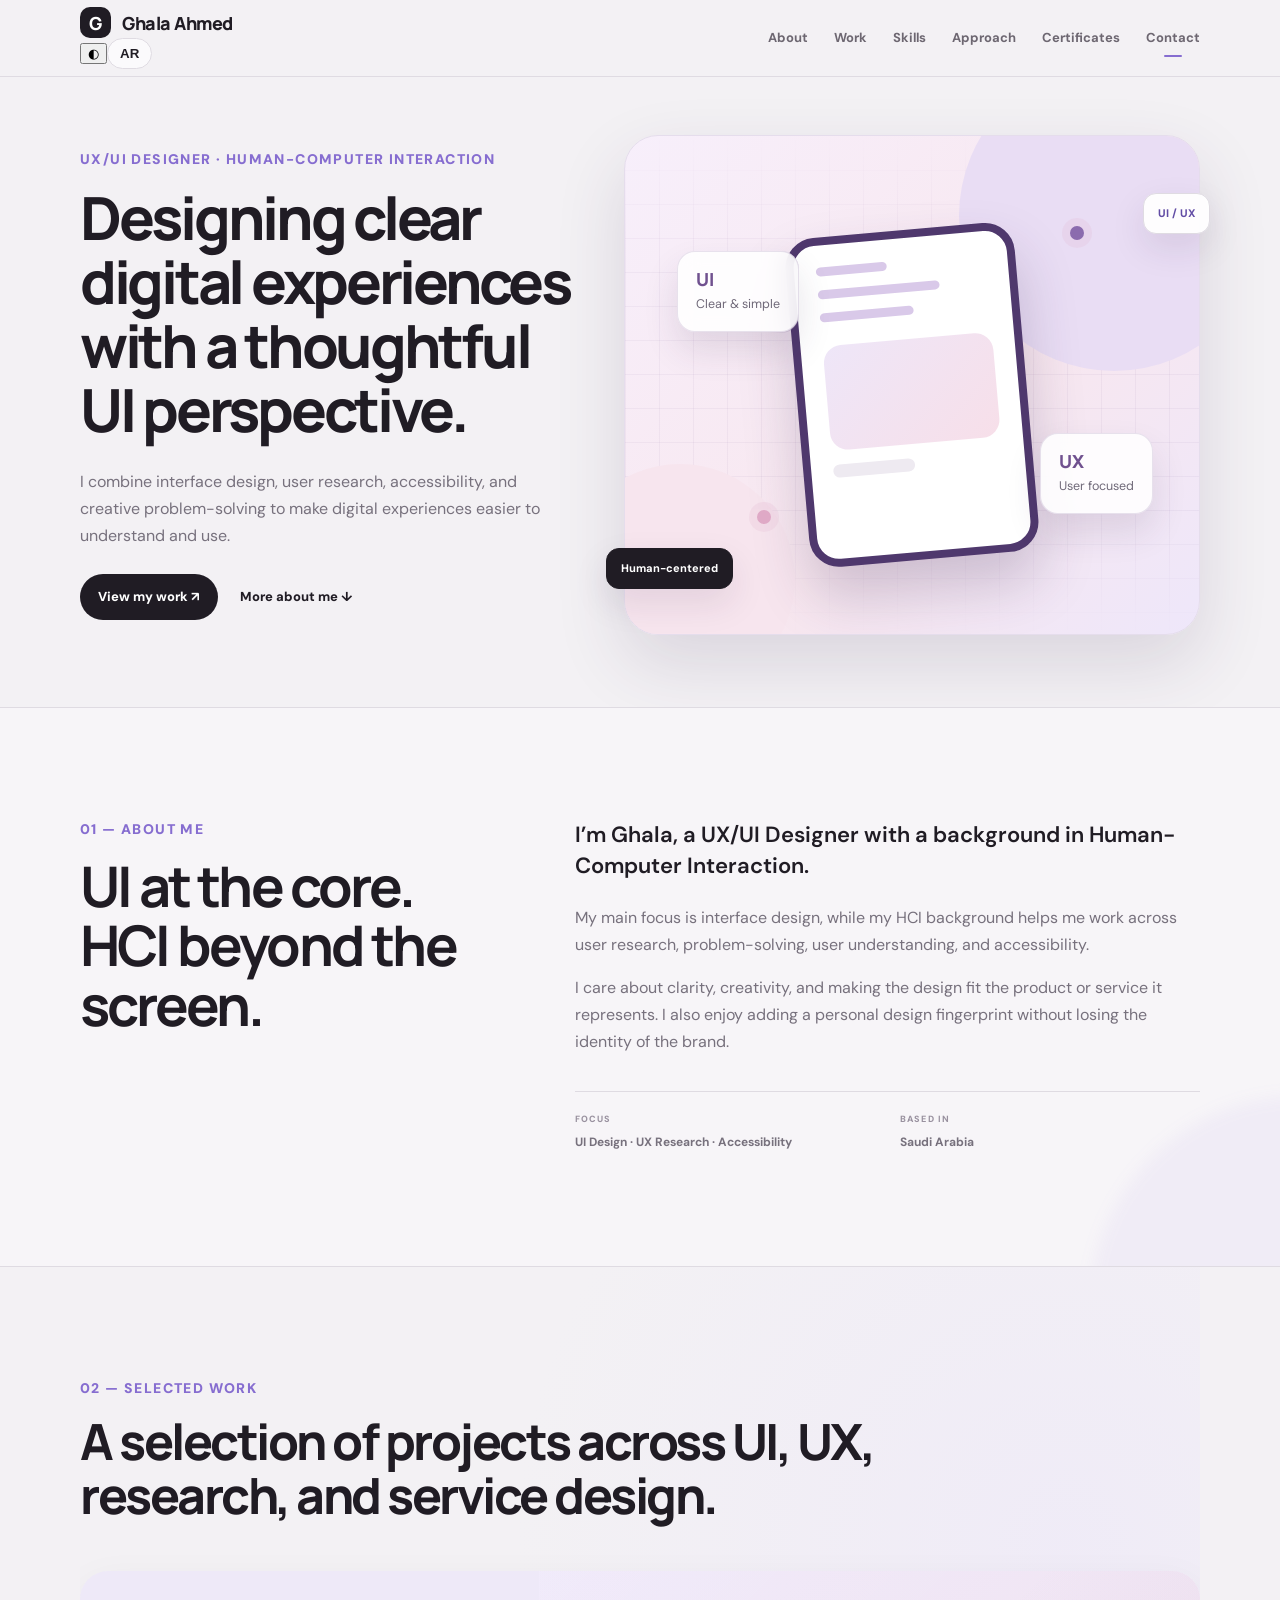
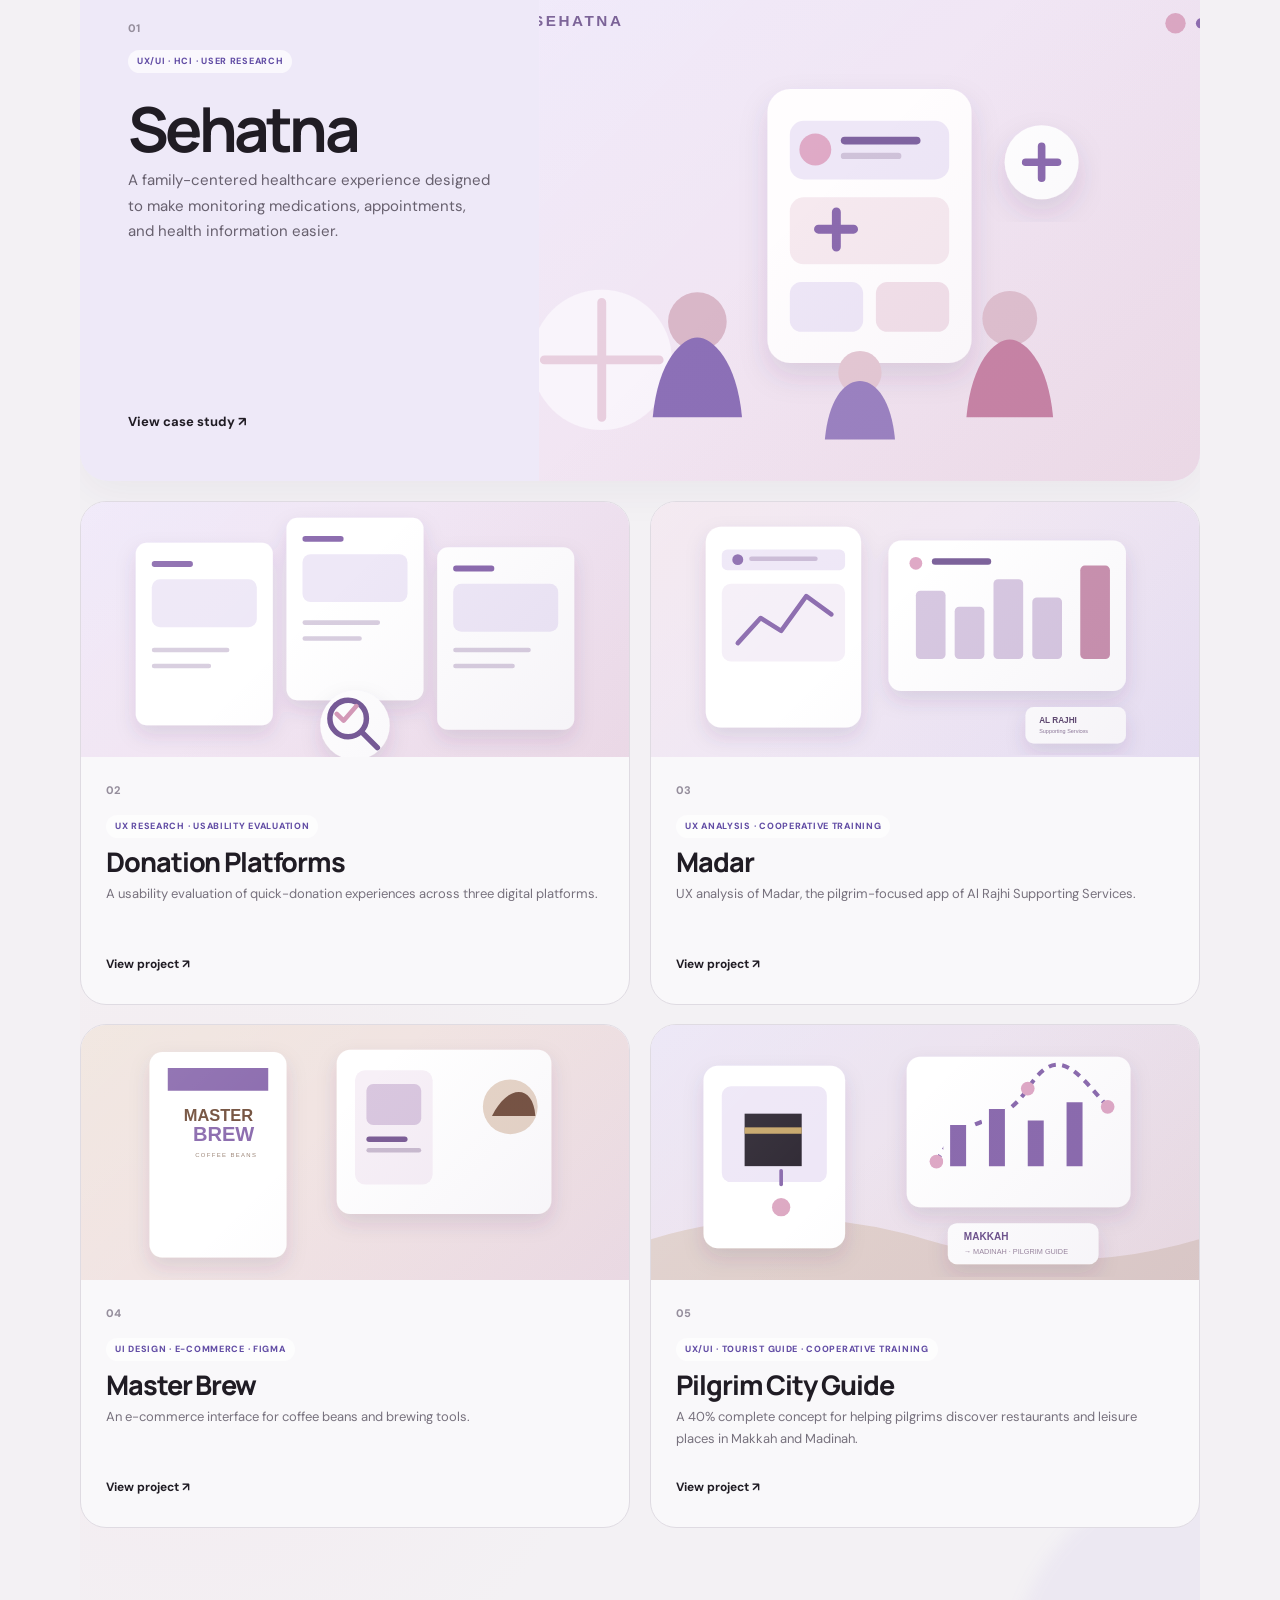
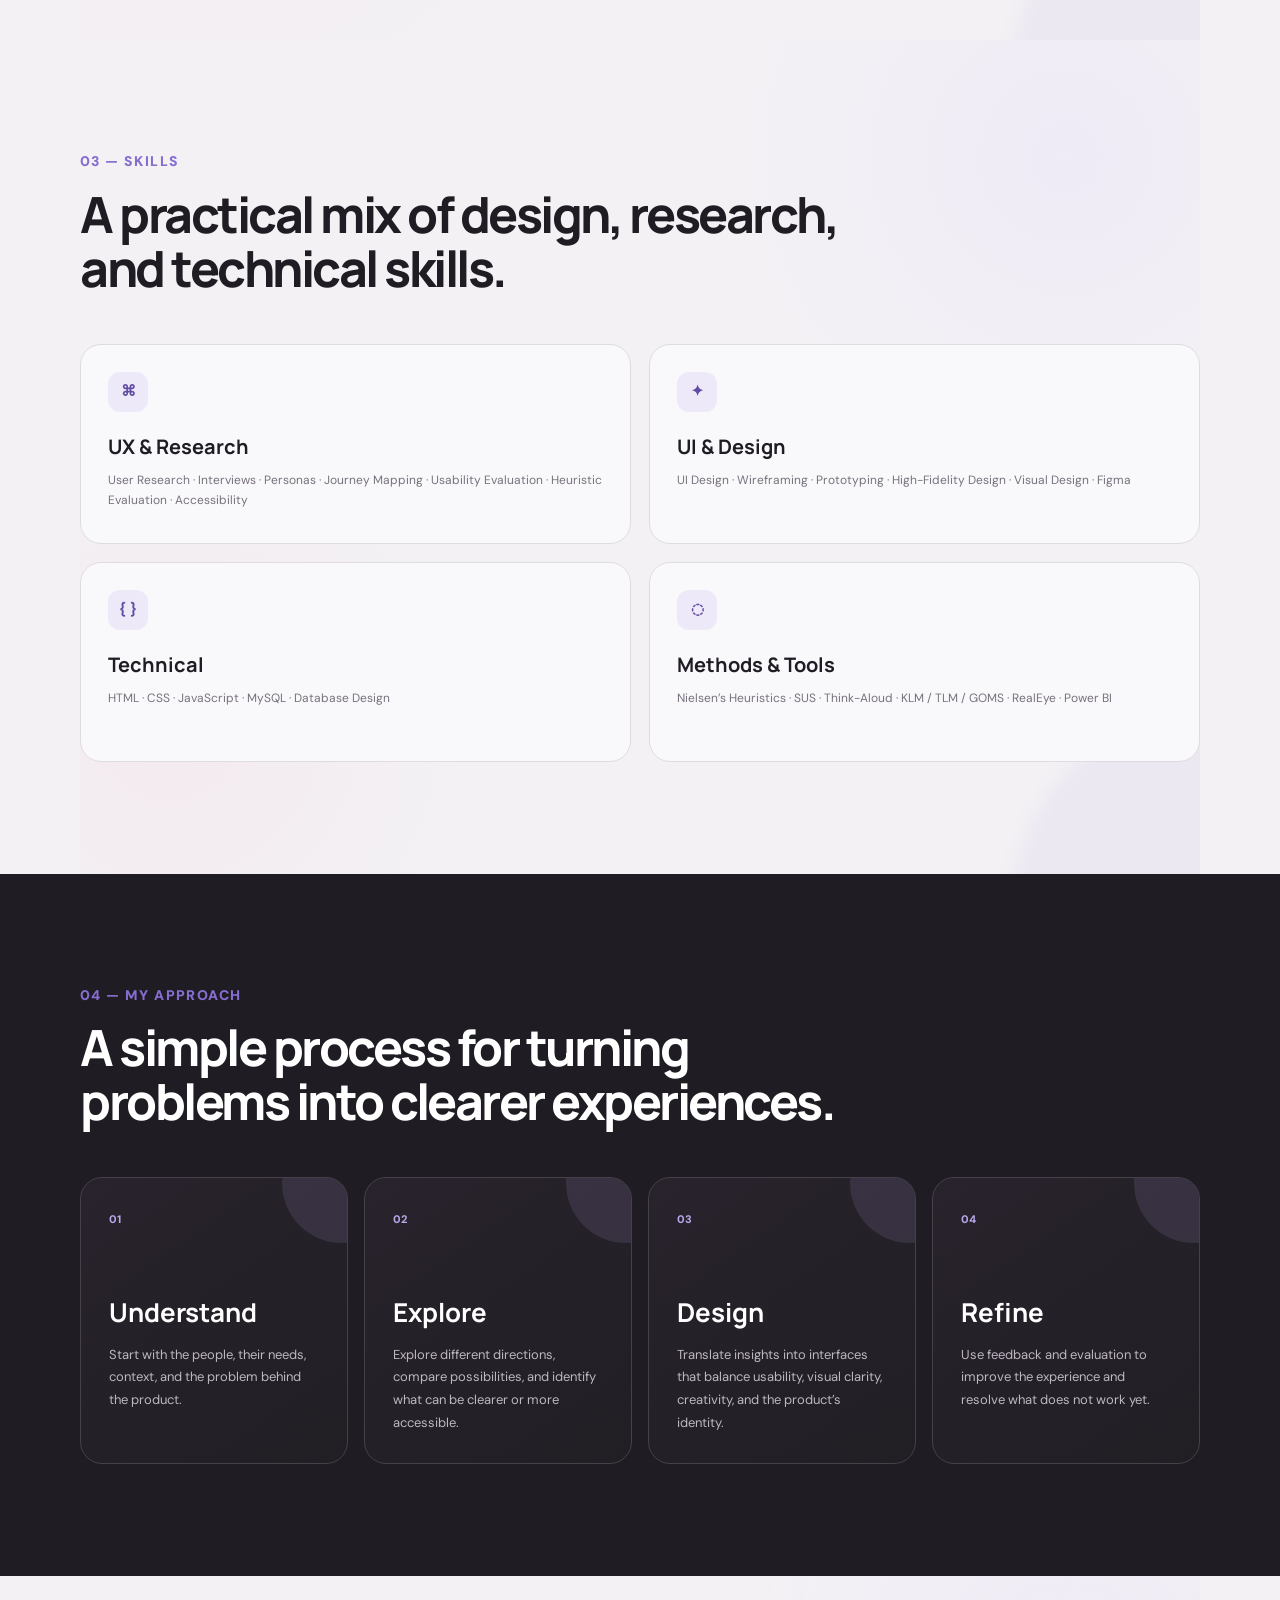
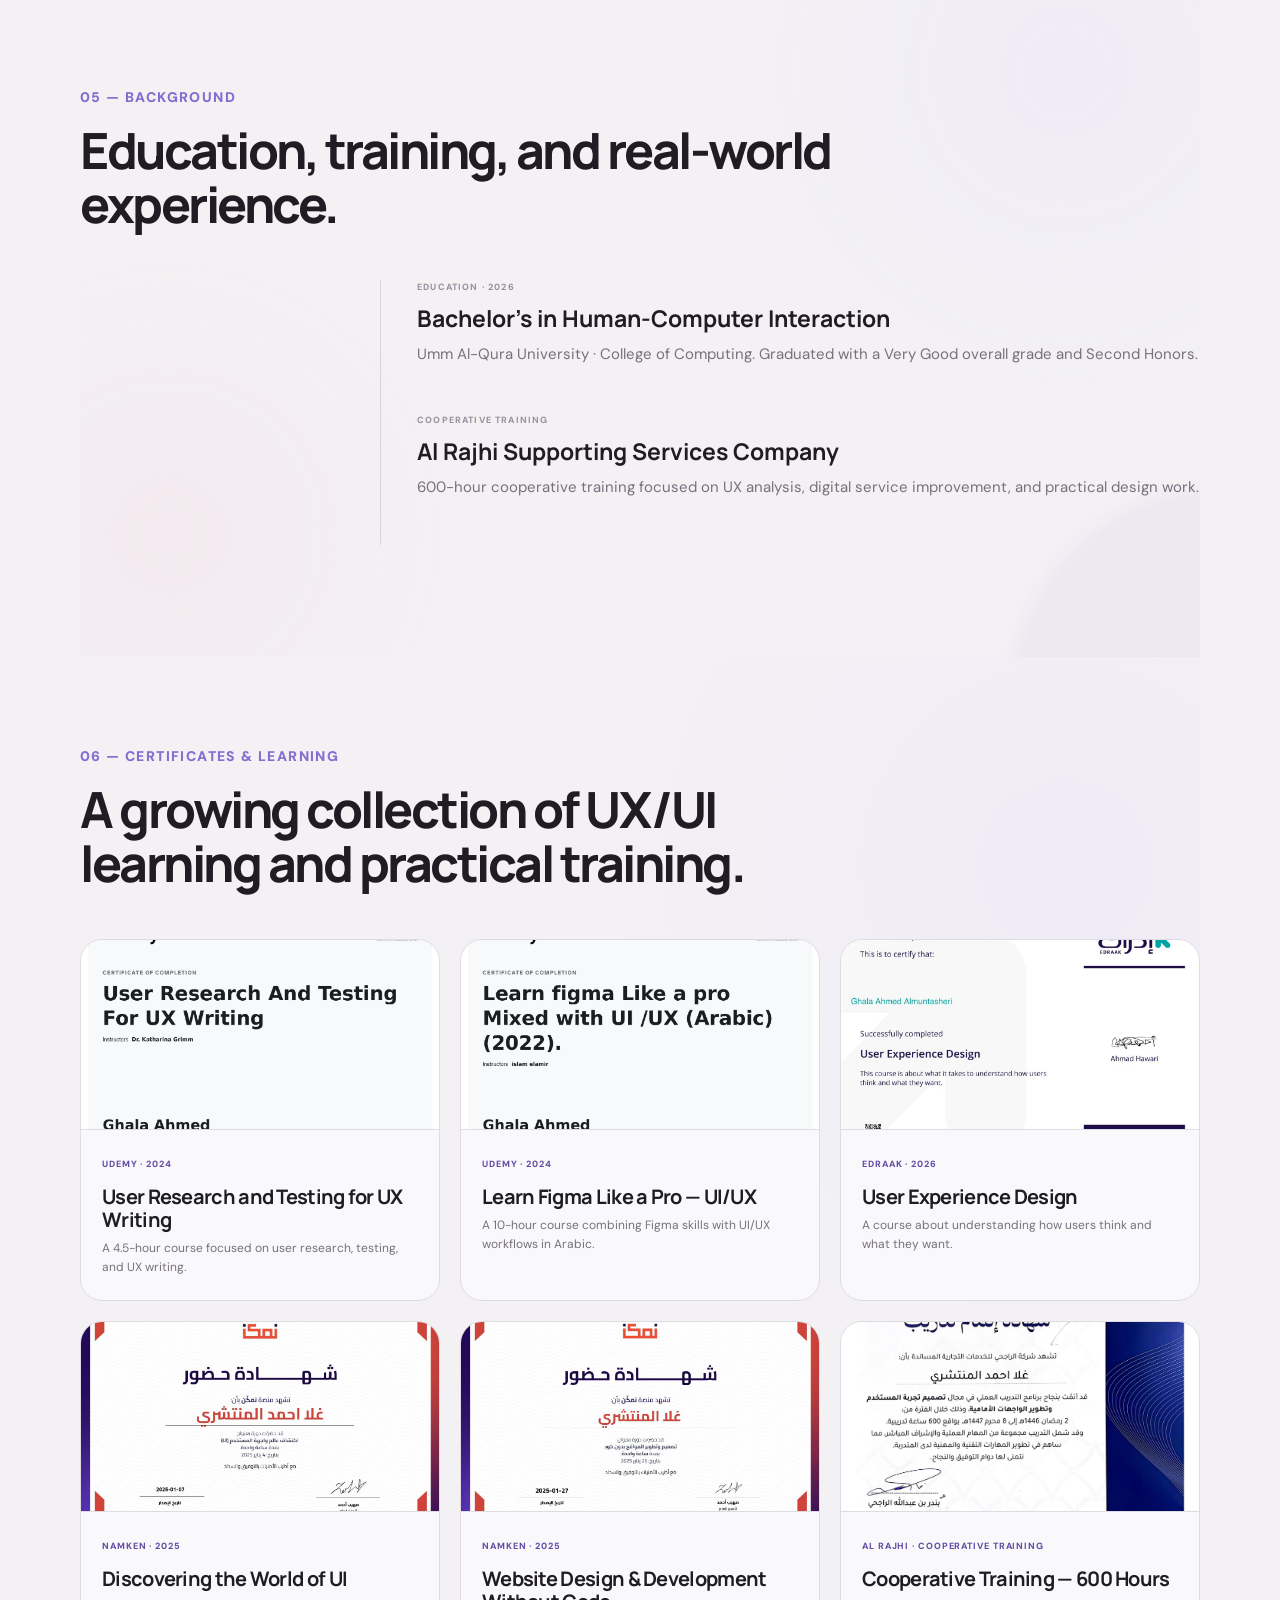
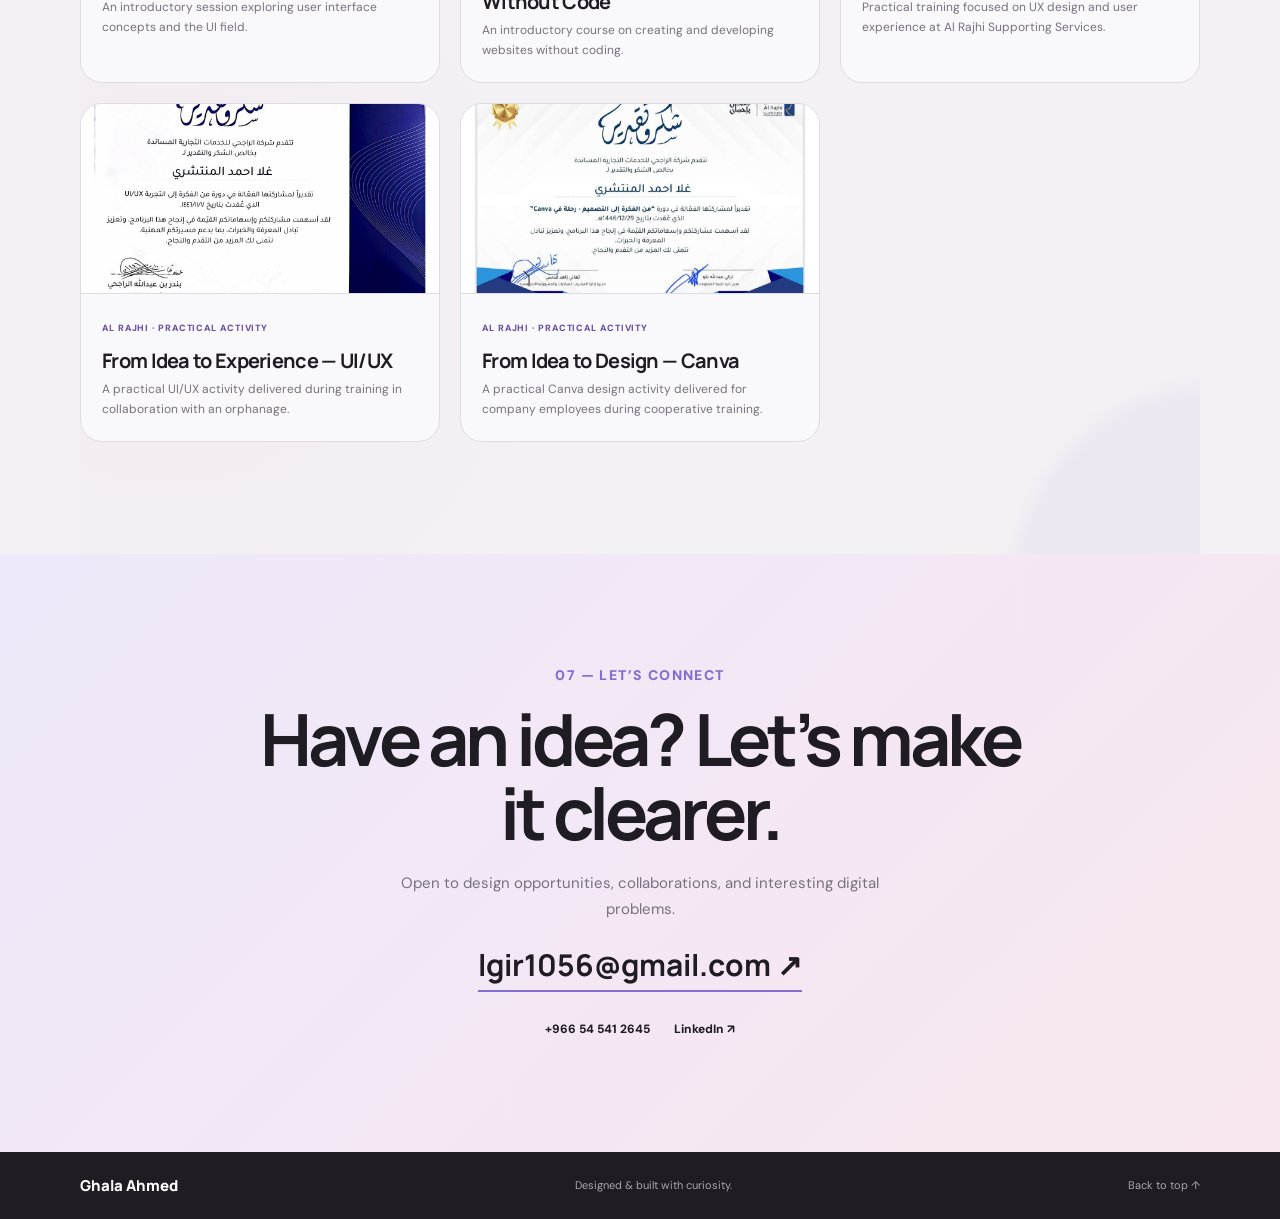
==== commit 8d22ddcf: "Add files via upload" ====
--- a/index.html
+++ b/index.html
@@ -3,18 +3,19 @@
 <head>
 <meta charset="utf-8"><meta name="viewport" content="width=device-width,initial-scale=1">
 <meta name="description" content="Ghala Ahmed — UX/UI Designer | Human-Computer Interaction">
-<title>Ghala Ahmed — UX/UI Designer</title>
+<title>غلا احمد</title><link rel="icon" type="image/svg+xml" href="assets/favicon.svg">
 <link rel="preconnect" href="https://fonts.googleapis.com"><link rel="preconnect" href="https://fonts.gstatic.com" crossorigin>
 <link href="https://fonts.googleapis.com/css2?family=DM+Sans:wght@400;500;600;700&family=Manrope:wght@600;700;800&family=IBM+Plex+Sans+Arabic:wght@400;500;600;700&display=swap" rel="stylesheet">
 <link rel="stylesheet" href="assets/style.css">
 </head>
 <body>
 <header><nav class="nav wrap">
+<div class="nav-top">
 <a class="logo" href="#top"><span>G</span> Ghala Ahmed</a>
-<button class="menu" aria-label="Menu">☰</button>
+<div class="nav-controls"><button id="theme" type="button" aria-label="Toggle theme">◐</button><button id="lang" type="button">AR</button></div>
+</div>
 <div class="links">
 <a href="#about" data-en="About" data-ar="نبذة">About</a><a href="#work" data-en="Work" data-ar="الأعمال">Work</a><a href="#skills" data-en="Skills" data-ar="المهارات">Skills</a><a href="#approach" data-en="Approach" data-ar="المنهجية">Approach</a><a href="#certificates" data-en="Certificates" data-ar="الشهادات">Certificates</a><a href="#contact" data-en="Contact" data-ar="التواصل">Contact</a>
-<button id="theme" type="button" aria-label="Toggle theme">◐</button><button id="lang" type="button">AR</button>
 </div></nav></header>
 <main id="top">
 <section class="hero wrap">
--- a/assets/style.css
+++ b/assets/style.css
@@ -1,4 +1,4 @@
-*{box-sizing:border-box}:root{--bg:#fcfbfd;--surface:#fff;--ink:#201c24;--muted:#77717d;--line:#e9e4ed;--purple:#866dd0;--purple-dark:#624da5;--lilac:#eee9fa;--pink:#f5e1ea;--dark:#201c24}html{scroll-behavior:smooth}body{margin:0;background:var(--bg);color:var(--ink);font:15px/1.7 "DM Sans",sans-serif;-webkit-font-smoothing:antialiased}body[dir="rtl"]{font-family:"IBM Plex Sans Arabic","DM Sans",sans-serif}a{color:inherit;text-decoration:none}.wrap{width:min(1120px,calc(100% - 48px));margin-inline:auto}header{position:sticky;top:0;z-index:20;background:rgba(252,251,253,.9);backdrop-filter:blur(18px);border-bottom:1px solid var(--line)}.nav{height:76px;display:flex;align-items:center;justify-content:space-between}.logo{font:800 18px Manrope,sans-serif;letter-spacing:-.03em}.logo span{display:inline-grid;place-items:center;width:31px;height:31px;border-radius:10px;background:var(--ink);color:#fff;margin-inline-end:8px}.links{display:flex;align-items:center;gap:26px;font-size:13px;font-weight:700}.links a{color:#6d6771;transition:.2s}.links a:hover{color:var(--ink)}#lang{border:1px solid var(--line);background:#fff;border-radius:999px;padding:7px 12px;font-weight:800;cursor:pointer;color:var(--ink)}.menu{display:none;border:0;background:transparent;font-size:22px}.hero{min-height:650px;display:grid;grid-template-columns:minmax(0,1.05fr) minmax(360px,.95fr);gap:60px;align-items:center;padding:74px 0 88px}.eyebrow{margin:0 0 17px;color:var(--purple-dark);font-size:10px;line-height:1.4;letter-spacing:.14em;text-transform:uppercase;font-weight:800}.hero h1,h2,h3{font-family:Manrope,"DM Sans",sans-serif}.hero h1{font-size:clamp(48px,5.5vw,68px);line-height:1.06;letter-spacing:-.055em;max-width:760px;margin:0}.hero-p{max-width:610px;margin:25px 0;color:var(--muted);font-size:17px}.actions{display:flex;align-items:center;gap:22px}.btn{display:inline-flex;align-items:center;justify-content:center;background:var(--ink);color:#fff;border-radius:999px;padding:12px 18px;font-weight:800;font-size:13px}.quiet{font-weight:800;font-size:13px}.hero-art{height:500px;position:relative;display:grid;place-items:center}.orb{position:absolute;border-radius:50%}.orb-a{width:370px;height:370px;background:var(--lilac);inset:8% 4% auto auto}.orb-b{width:145px;height:145px;background:var(--pink);inset:auto auto 8% 8%}.hero-panel{position:relative;z-index:2;width:315px;height:405px;border:1px solid #e2dce8;background:rgba(255,255,255,.95);border-radius:30px;padding:25px;box-shadow:0 30px 80px rgba(61,43,86,.12);transform:rotate(4deg)}.panel-top{display:flex;gap:5px}.panel-top i{width:7px;height:7px;background:#d8d0df;border-radius:50%}.panel-title{height:70px;width:68%;border-radius:16px;background:var(--lilac);margin-top:43px}.panel-row{display:grid;grid-template-columns:1fr 1fr;gap:12px;margin-top:14px}.panel-row span{height:72px;border-radius:15px;background:#f4eef8}.panel-row span:last-child{background:var(--pink)}.panel-row.small{grid-template-columns:1fr 1fr 1fr}.panel-row.small span{height:55px;background:#f7f5f8}.panel-button{height:46px;border-radius:13px;background:var(--ink);position:absolute;left:25px;right:25px;bottom:25px}.hero-note{position:absolute;z-index:3;padding:9px 13px;background:#fff;border:1px solid var(--line);border-radius:12px;box-shadow:0 14px 35px rgba(48,32,64,.09);font-size:11px;font-weight:800}.note-a{right:0;top:23%}.note-b{left:2%;bottom:19%;background:var(--ink);color:#fff;border-color:var(--ink)}.section{padding:112px 0}.section-title{margin-bottom:42px;max-width:820px}.section-title h2{font-size:clamp(36px,4.3vw,54px);line-height:1.08;letter-spacing:-.05em;margin:0}.featured{display:grid;grid-template-columns:.82fr 1.18fr;min-height:510px;background:var(--lilac);border-radius:28px;overflow:hidden;transition:.3s}.featured:hover,.card:hover{transform:translateY(-4px);box-shadow:0 24px 60px rgba(55,39,73,.1)}.feature-copy{padding:48px;display:flex;flex-direction:column;align-items:flex-start}.project-no{font-size:11px;font-weight:800;color:#958e9c;margin-bottom:12px}.tag{display:inline-flex;align-items:center;background:rgba(255,255,255,.7);color:var(--purple-dark);padding:6px 9px;border-radius:999px;font-size:9px;letter-spacing:.08em;font-weight:800;line-height:1.3}.feature-copy h3{font-size:62px;letter-spacing:-.06em;line-height:1;margin:25px 0 8px}.feature-copy p{max-width:390px;color:#67606e;margin:0}.feature-copy strong{margin-top:auto;font-size:13px}.feature-visual{position:relative;background:linear-gradient(135deg,#ddd3f5,#f6e0e9);display:flex;align-items:center;justify-content:center;overflow:hidden}.feature-visual>span{position:absolute;right:25px;bottom:22px;font:800 10px Manrope;letter-spacing:.16em;color:#68577a88}.device{width:165px;height:340px;border:7px solid var(--ink);background:#fff;border-radius:27px;padding:12px;box-shadow:0 25px 55px rgba(50,36,70,.18)}.device b{display:block;height:72px;border-radius:12px;background:#ece5f8;margin-top:12px}.device i{display:block;height:45px;border-radius:11px;background:#f6f4f8;margin-top:9px}.d-one{transform:rotate(-7deg) translateX(25px);z-index:2}.d-two{transform:rotate(7deg) translateX(-25px);margin-top:45px}.grid{display:grid;grid-template-columns:1fr 1fr;gap:20px;margin-top:20px}.card{background:#fff;border:1px solid var(--line);border-radius:26px;overflow:hidden;transition:.3s}.art{height:255px;position:relative;overflow:hidden}.donation{background:#ece7fa;display:grid;place-items:center}.mini-screen{width:205px;height:195px;border-radius:19px;background:#fff;padding:22px;box-shadow:0 18px 35px rgba(62,47,86,.12);transform:rotate(-4deg)}.mini-screen span{display:block;width:45%;height:10px;background:#dcd3f0;border-radius:20px}.mini-screen b{display:block;height:55px;background:#eee9fa;border-radius:12px;margin-top:18px}.mini-screen i{display:block;height:12px;background:#f0edf3;border-radius:20px;margin-top:10px}.donation>em{position:absolute;right:34px;bottom:27px;width:54px;height:54px;border-radius:50%;display:grid;place-items:center;background:var(--ink);color:#fff;font-style:normal;font-size:26px}.madar{background:#f5e2eb}.route{position:absolute;inset:30px;background:linear-gradient(32deg,transparent 47%,#fff 48% 50%,transparent 51%),linear-gradient(-35deg,transparent 48%,#fff 49% 51%,transparent 52%);background-size:58px 58px}.pin{position:absolute;left:50%;top:50%;transform:translate(-50%,-50%);width:58px;height:58px;border-radius:50%;display:grid;place-items:center;background:var(--purple);color:#fff;font-size:24px}.madar label{position:absolute;bottom:20px;right:22px;padding:7px 10px;background:#fff;border-radius:9px;font-size:9px;font-weight:800}.coffee{background:#e8ded6;display:grid;place-items:center}.coffee-cup{font-size:95px;line-height:1}.coffee>span{position:absolute;left:20px;bottom:18px;background:#fff;padding:10px 12px;border-radius:12px;font:800 13px Manrope;line-height:1.05}.guide{background:linear-gradient(135deg,#eee8fa,#f4dfe8);display:grid;place-items:center}.guide-card{width:235px;height:150px;border-radius:20px;background:#fff;box-shadow:0 20px 45px rgba(55,39,73,.13);padding:22px;position:relative}.guide-card span{font:800 18px Manrope;letter-spacing:.08em}.guide-card b{position:absolute;right:22px;top:20px;color:var(--purple);font-size:20px}.guide-card small{position:absolute;left:22px;bottom:20px;color:#948b99;font-weight:800;letter-spacing:.12em}.card-copy{padding:24px 25px 27px}.card-copy h3{font-size:27px;letter-spacing:-.04em;line-height:1.1;margin:9px 0 6px}.card-copy p{color:var(--muted);margin:0 0 18px;min-height:50px;font-size:13px}.card-copy>b{font-size:12px}.about{background:#fff;border-block:1px solid var(--line)}.two{display:grid;grid-template-columns:.78fr 1.22fr;gap:95px}.two h2{font-size:clamp(38px,4.4vw,56px);line-height:1.06;letter-spacing:-.05em;margin:0}.about-copy{max-width:680px;color:var(--muted);font-size:16px}.about-copy .lead{font-size:23px;line-height:1.4;color:var(--ink);font-weight:600;margin-top:0}.meta{display:grid;grid-template-columns:1fr 1fr;gap:25px;border-top:1px solid var(--line);margin-top:35px;padding-top:20px}.meta small,.timeline small{display:block;color:#99919f;font-size:9px;letter-spacing:.13em;font-weight:800}.meta b{font-size:12px}.skills{display:grid;grid-template-columns:1fr 1fr;gap:18px}.skills article{background:#fff;border:1px solid var(--line);border-radius:21px;padding:27px;min-height:200px}.skills article>b{display:grid;place-items:center;width:40px;height:40px;border-radius:12px;background:var(--lilac);color:var(--purple-dark)}.skills h3{font-size:20px;margin:18px 0 6px}.skills p{color:var(--muted);font-size:12px;margin:0}.dark{background:var(--dark);color:#fff}.dark .eyebrow{color:#b8a7ea}.dark .section-title h2{color:#fff}.approach{display:grid;grid-template-columns:repeat(4,1fr);border:1px solid #403b44}.approach article{padding:26px;min-height:245px;border-inline-end:1px solid #403b44}.approach article:last-child{border:0}.approach small{color:#b8a7ea;font-weight:800}.approach h3{font-size:23px;margin-top:63px}.approach p{font-size:12px;color:#aaa5ad}.timeline{max-width:820px;margin-inline-start:auto;border-inline-start:1px solid #d9d3df;padding-inline-start:36px}.timeline>div{padding-bottom:45px}.timeline h3{font-size:23px;margin:4px 0}.timeline p{color:var(--muted);margin:0}.contact{padding:112px 0;text-align:center;background:linear-gradient(135deg,#eee8fa,#f8e7ef)}.contact h2{font-size:clamp(45px,6vw,72px);line-height:1.02;letter-spacing:-.055em;max-width:760px;margin:0 auto}.contact>div>p:not(.eyebrow){max-width:520px;margin:22px auto;color:var(--muted)}.email{display:inline-block;font:700 clamp(20px,2.7vw,30px) Manrope;border-bottom:2px solid var(--purple);padding-bottom:5px}.contact-details{display:flex;justify-content:center;gap:24px;margin-top:27px;font-size:12px;font-weight:800}.contact-details a:hover{color:var(--purple-dark)}footer{background:var(--dark);color:#aaa5ad;padding:23px 0;font-size:11px}footer .wrap{display:flex;justify-content:space-between;align-items:center;gap:18px}footer b{font:800 15px Manrope;color:#fff}.reveal{opacity:0;transform:translateY(15px);transition:.65s ease}.reveal.show{opacity:1;transform:none}[dir="rtl"] .hero,[dir="rtl"] .section-title,[dir="rtl"] .two,[dir="rtl"] .feature-copy,[dir="rtl"] .card-copy,[dir="rtl"] .timeline{text-align:right}[dir="rtl"] .hero h1,[dir="rtl"] .section-title h2,[dir="rtl"] .two h2,[dir="rtl"] .contact h2{letter-spacing:0}[dir="rtl"] .links{font-family:"IBM Plex Sans Arabic",sans-serif}[dir="rtl"] .tag{letter-spacing:0}.mobile-only{display:none}@media(max-width:850px){.hero{grid-template-columns:1fr;gap:30px;padding-top:60px}.hero-art{height:400px}.two{grid-template-columns:1fr;gap:30px}.featured{grid-template-columns:1fr}.feature-visual{min-height:420px}.approach{grid-template-columns:1fr 1fr}.approach article:nth-child(2){border-inline-end:0;border-bottom:1px solid #403b44}.approach article{border-bottom:1px solid #403b44}}@media(max-width:650px){.wrap{width:calc(100% - 30px)}.nav{height:68px}.menu{display:block}.links{display:none;position:absolute;top:68px;left:15px;right:15px;background:#fff;border:1px solid var(--line);padding:17px;border-radius:17px;box-shadow:0 20px 45px rgba(48,32,64,.1);flex-direction:column;align-items:stretch;gap:13px}.links.open{display:flex}.hero{padding:55px 0 70px}.hero h1{font-size:43px}.hero-p{font-size:15px}.hero-art{height:350px}.hero-panel{width:255px;height:325px}.orb-a{width:290px;height:290px}.hero-note{font-size:10px}.section{padding:82px 0}.section-title h2{font-size:37px}.grid,.skills,.approach{grid-template-columns:1fr}.approach article,.approach article:nth-child(2){border-inline-end:0}.featured{min-height:0}.feature-copy{padding:31px}.feature-copy h3{font-size:50px}.feature-visual{min-height:360px}.device{width:145px;height:300px}.art{height:230px}.two{gap:25px}.about-copy{font-size:15px}.meta{grid-template-columns:1fr}.contact{padding:82px 0}.contact-details{flex-wrap:wrap}footer .wrap{flex-direction:column;text-align:center}}
+*{box-sizing:border-box}:root{--bg:#fcfbfd;--surface:#fff;--ink:#201c24;--muted:#77717d;--line:#e9e4ed;--purple:#866dd0;--purple-dark:#624da5;--lilac:#eee9fa;--pink:#f5e1ea;--dark:#201c24}html{scroll-behavior:smooth}body{margin:0;background:var(--bg);color:var(--ink);font:15px/1.7 "DM Sans",sans-serif;-webkit-font-smoothing:antialiased}body[dir="rtl"]{font-family:"IBM Plex Sans Arabic","DM Sans",sans-serif}a{color:inherit;text-decoration:none}.wrap{width:min(1120px,calc(100% - 48px));margin-inline:auto}header{position:sticky;top:0;z-index:20;background:rgba(252,251,253,.9);backdrop-filter:blur(18px);border-bottom:1px solid var(--line)}.nav{height:76px;display:flex;align-items:center;justify-content:space-between}.logo{font:800 18px Manrope,sans-serif;letter-spacing:-.03em}.logo span{display:inline-grid;place-items:center;width:31px;height:31px;border-radius:10px;background:var(--ink);color:#fff;margin-inline-end:8px}.links{display:flex;align-items:center;gap:26px;font-size:13px;font-weight:700}.links a{color:#6d6771;transition:.2s}.links a:hover{color:var(--ink)}#lang{border:1px solid var(--line);background:#fff;border-radius:999px;padding:7px 12px;font-weight:800;cursor:pointer;color:var(--ink)}.menu{display:none;border:0;background:transparent;font-size:22px}.hero{min-height:650px;display:grid;grid-template-columns:minmax(0,1.05fr) minmax(360px,.95fr);gap:60px;align-items:center;padding:74px 0 88px}.eyebrow{margin:0 0 17px;color:var(--purple-dark);font-size:10px;line-height:1.4;letter-spacing:.14em;text-transform:uppercase;font-weight:800}.hero h1,h2,h3{font-family:Manrope,"DM Sans",sans-serif}.hero h1{font-size:clamp(48px,5.5vw,68px);line-height:1.06;letter-spacing:-.055em;max-width:760px;margin:0}.hero-p{max-width:610px;margin:25px 0;color:var(--muted);font-size:17px}.actions{display:flex;align-items:center;gap:22px}.btn{display:inline-flex;align-items:center;justify-content:center;background:var(--ink);color:#fff;border-radius:999px;padding:12px 18px;font-weight:800;font-size:13px}.quiet{font-weight:800;font-size:13px}.hero-art{height:500px;position:relative;display:grid;place-items:center}.orb{position:absolute;border-radius:50%}.orb-a{width:370px;height:370px;background:var(--lilac);inset:8% 4% auto auto}.orb-b{width:145px;height:145px;background:var(--pink);inset:auto auto 8% 8%}.hero-panel{position:relative;z-index:2;width:315px;height:405px;border:1px solid #e2dce8;background:rgba(255,255,255,.95);border-radius:30px;padding:25px;box-shadow:0 30px 80px rgba(61,43,86,.12);transform:rotate(4deg)}.panel-top{display:flex;gap:5px}.panel-top i{width:7px;height:7px;background:#d8d0df;border-radius:50%}.panel-title{height:70px;width:68%;border-radius:16px;background:var(--lilac);margin-top:43px}.panel-row{display:grid;grid-template-columns:1fr 1fr;gap:12px;margin-top:14px}.panel-row span{height:72px;border-radius:15px;background:#f4eef8}.panel-row span:last-child{background:var(--pink)}.panel-row.small{grid-template-columns:1fr 1fr 1fr}.panel-row.small span{height:55px;background:#f7f5f8}.panel-button{height:46px;border-radius:13px;background:var(--ink);position:absolute;left:25px;right:25px;bottom:25px}.hero-note{position:absolute;z-index:3;padding:9px 13px;background:#fff;border:1px solid var(--line);border-radius:12px;box-shadow:0 14px 35px rgba(48,32,64,.09);font-size:11px;font-weight:800}.note-a{right:0;top:23%}.note-b{left:2%;bottom:19%;background:var(--ink);color:#fff;border-color:var(--ink)}.section{padding:112px 0}.section-title{margin-bottom:42px;max-width:820px}.section-title h2{font-size:clamp(36px,4.3vw,54px);line-height:1.08;letter-spacing:-.05em;margin:0}.featured{display:grid;grid-template-columns:.82fr 1.18fr;min-height:510px;background:var(--lilac);border-radius:28px;overflow:hidden;transition:.3s}.featured:hover,.card:hover{transform:translateY(-4px);box-shadow:0 24px 60px rgba(55,39,73,.1)}.feature-copy{padding:48px;display:flex;flex-direction:column;align-items:flex-start}.project-no{font-size:11px;font-weight:800;color:#958e9c;margin-bottom:12px}.tag{display:inline-flex;align-items:center;background:rgba(255,255,255,.7);color:var(--purple-dark);padding:6px 9px;border-radius:999px;font-size:9px;letter-spacing:.08em;font-weight:800;line-height:1.3}.feature-copy h3{font-size:62px;letter-spacing:-.06em;line-height:1;margin:25px 0 8px}.feature-copy p{max-width:390px;color:#67606e;margin:0}.feature-copy strong{margin-top:auto;font-size:13px}.feature-visual{position:relative;background:linear-gradient(135deg,#ddd3f5,#f6e0e9);display:flex;align-items:center;justify-content:center;overflow:hidden}.feature-visual>span{position:absolute;right:25px;bottom:22px;font:800 10px Manrope;letter-spacing:.16em;color:#68577a88}.device{width:165px;height:340px;border:7px solid var(--ink);background:#fff;border-radius:27px;padding:12px;box-shadow:0 25px 55px rgba(50,36,70,.18)}.device b{display:block;height:72px;border-radius:12px;background:#ece5f8;margin-top:12px}.device i{display:block;height:45px;border-radius:11px;background:#f6f4f8;margin-top:9px}.d-one{transform:rotate(-7deg) translateX(25px);z-index:2}.d-two{transform:rotate(7deg) translateX(-25px);margin-top:45px}.grid{display:grid;grid-template-columns:1fr 1fr;gap:20px;margin-top:20px}.card{background:#fff;border:1px solid var(--line);border-radius:26px;overflow:hidden;transition:.3s}.art{height:255px;position:relative;overflow:hidden}.donation{background:#ece7fa;display:grid;place-items:center}.mini-screen{width:205px;height:195px;border-radius:19px;background:#fff;padding:22px;box-shadow:0 18px 35px rgba(62,47,86,.12);transform:rotate(-4deg)}.mini-screen span{display:block;width:45%;height:10px;background:#dcd3f0;border-radius:20px}.mini-screen b{display:block;height:55px;background:#eee9fa;border-radius:12px;margin-top:18px}.mini-screen i{display:block;height:12px;background:#f0edf3;border-radius:20px;margin-top:10px}.donation>em{position:absolute;right:34px;bottom:27px;width:54px;height:54px;border-radius:50%;display:grid;place-items:center;background:var(--ink);color:#fff;font-style:normal;font-size:26px}.madar{background:#f5e2eb}.route{position:absolute;inset:30px;background:linear-gradient(32deg,transparent 47%,#fff 48% 50%,transparent 51%),linear-gradient(-35deg,transparent 48%,#fff 49% 51%,transparent 52%);background-size:58px 58px}.pin{position:absolute;left:50%;top:50%;transform:translate(-50%,-50%);width:58px;height:58px;border-radius:50%;display:grid;place-items:center;background:var(--purple);color:#fff;font-size:24px}.madar label{position:absolute;bottom:20px;right:22px;padding:7px 10px;background:#fff;border-radius:9px;font-size:9px;font-weight:800}.coffee{background:#e8ded6;display:grid;place-items:center}.coffee-cup{font-size:95px;line-height:1}.coffee>span{position:absolute;left:20px;bottom:18px;background:#fff;padding:10px 12px;border-radius:12px;font:800 13px Manrope;line-height:1.05}.guide{background:linear-gradient(135deg,#eee8fa,#f4dfe8);display:grid;place-items:center}.guide-card{width:235px;height:150px;border-radius:20px;background:#fff;box-shadow:0 20px 45px rgba(55,39,73,.13);padding:22px;position:relative}.guide-card span{font:800 18px Manrope;letter-spacing:.08em}.guide-card b{position:absolute;right:22px;top:20px;color:var(--purple);font-size:20px}.guide-card small{position:absolute;left:22px;bottom:20px;color:#948b99;font-weight:800;letter-spacing:.12em}.card-copy{padding:24px 25px 27px}.card-copy h3{font-size:27px;letter-spacing:-.04em;line-height:1.1;margin:9px 0 6px}.card-copy p{color:var(--muted);margin:0 0 18px;min-height:50px;font-size:13px}.card-copy>b{font-size:12px}.about{background:#fff;border-block:1px solid var(--line)}.two{display:grid;grid-template-columns:.78fr 1.22fr;gap:95px}.two h2{font-size:clamp(38px,4.4vw,56px);line-height:1.06;letter-spacing:-.05em;margin:0}.about-copy{max-width:680px;color:var(--muted);font-size:16px}.about-copy .lead{font-size:23px;line-height:1.4;color:var(--ink);font-weight:600;margin-top:0}.meta{display:grid;grid-template-columns:1fr 1fr;gap:25px;border-top:1px solid var(--line);margin-top:35px;padding-top:20px}.meta small,.timeline small{display:block;color:#99919f;font-size:9px;letter-spacing:.13em;font-weight:800}.meta b{font-size:12px}.skills{display:grid;grid-template-columns:1fr 1fr;gap:18px}.skills article{background:#fff;border:1px solid var(--line);border-radius:21px;padding:27px;min-height:200px}.skills article>b{display:grid;place-items:center;width:40px;height:40px;border-radius:12px;background:var(--lilac);color:var(--purple-dark)}.skills h3{font-size:20px;margin:18px 0 6px}.skills p{color:var(--muted);font-size:12px;margin:0}.dark{background:var(--dark);color:#fff}.dark .eyebrow{color:#b8a7ea}.dark .section-title h2{color:#fff}.approach{display:grid;grid-template-columns:repeat(4,1fr);border:1px solid #403b44}.approach article{padding:26px;min-height:245px;border-inline-end:1px solid #403b44}.approach article:last-child{border:0}.approach small{color:#b8a7ea;font-weight:800}.approach h3{font-size:23px;margin-top:63px}.approach p{font-size:12px;color:#aaa5ad}.timeline{max-width:820px;margin-inline-start:auto;border-inline-start:1px solid #d9d3df;padding-inline-start:36px}.timeline>div{padding-bottom:45px}.timeline h3{font-size:23px;margin:4px 0}.timeline p{color:var(--muted);margin:0}.contact{padding:112px 0;text-align:center;background:linear-gradient(135deg,#eee8fa,#f8e7ef)}.contact h2{font-size:clamp(45px,6vw,72px);line-height:1.02;letter-spacing:-.055em;max-width:760px;margin:0 auto}.contact>div>p:not(.eyebrow){max-width:520px;margin:22px auto;color:var(--muted)}.email{display:inline-block;font:700 clamp(20px,2.7vw,30px) Manrope;border-bottom:2px solid var(--purple);padding-bottom:5px}.contact-details{display:flex;justify-content:center;gap:24px;margin-top:27px;font-size:12px;font-weight:800}.contact-details a:hover{color:var(--purple-dark)}footer{background:var(--dark);color:#aaa5ad;padding:23px 0;font-size:11px}footer .wrap{display:flex;justify-content:space-between;align-items:center;gap:18px}footer b{font:800 15px Manrope;color:#fff}.reveal{opacity:0;transform:translateY(15px);transition:.65s ease}.reveal.show{opacity:1;transform:none}[dir="rtl"] .hero,[dir="rtl"] .section-title,[dir="rtl"] .two,[dir="rtl"] .feature-copy,[dir="rtl"] .card-copy,[dir="rtl"] .timeline{text-align:right}[dir="rtl"] .hero h1,[dir="rtl"] .section-title h2,[dir="rtl"] .two h2,[dir="rtl"] .contact h2{letter-spacing:0}[dir="rtl"] .links{font-family:"IBM Plex Sans Arabic",sans-serif}[dir="rtl"] .tag{letter-spacing:0}.mobile-only{display:none}@media(max-width:850px){.hero{grid-template-columns:1fr;gap:30px;padding-top:60px}.hero-art{height:400px}.two{grid-template-columns:1fr;gap:30px}.featured{grid-template-columns:1fr}.feature-visual{min-height:420px}.approach{grid-template-columns:1fr 1fr}.approach article:nth-child(2){border-inline-end:0;border-bottom:1px solid #403b44}.approach article{border-bottom:1px solid #403b44}}@media(max-width:650px){.wrap{width:calc(100% - 30px)}.nav{height:auto;min-height:68px;flex-wrap:wrap;gap:8px 14px;padding:10px 0}.logo{flex:0 0 auto}.links{display:flex;position:static;flex:1 1 100%;width:100%;min-width:0;background:transparent;border:0;padding:0 0 3px;border-radius:0;box-shadow:none;flex-direction:row;align-items:center;gap:18px;overflow-x:auto;overflow-y:hidden;white-space:nowrap;scrollbar-width:none;-webkit-overflow-scrolling:touch}.links::-webkit-scrollbar{display:none}.links a{flex:0 0 auto}.links button{flex:0 0 auto}.links button#theme{width:32px;height:32px}.hero{padding:55px 0 70px}.hero h1{font-size:43px}.hero-p{font-size:15px}.hero-art{height:350px}.hero-panel{width:255px;height:325px}.orb-a{width:290px;height:290px}.hero-note{font-size:10px}.section{padding:82px 0}.section-title h2{font-size:37px}.grid,.skills,.approach{grid-template-columns:1fr}.approach article,.approach article:nth-child(2){border-inline-end:0}.featured{min-height:0}.feature-copy{padding:31px}.feature-copy h3{font-size:50px}.feature-visual{min-height:360px}.device{width:145px;height:300px}.art{height:230px}.two{gap:25px}.about-copy{font-size:15px}.meta{grid-template-columns:1fr}.contact{padding:82px 0}.contact-details{flex-wrap:wrap}footer .wrap{flex-direction:column;text-align:center}}
 
 
 /* Portfolio refinement — October 2026 */
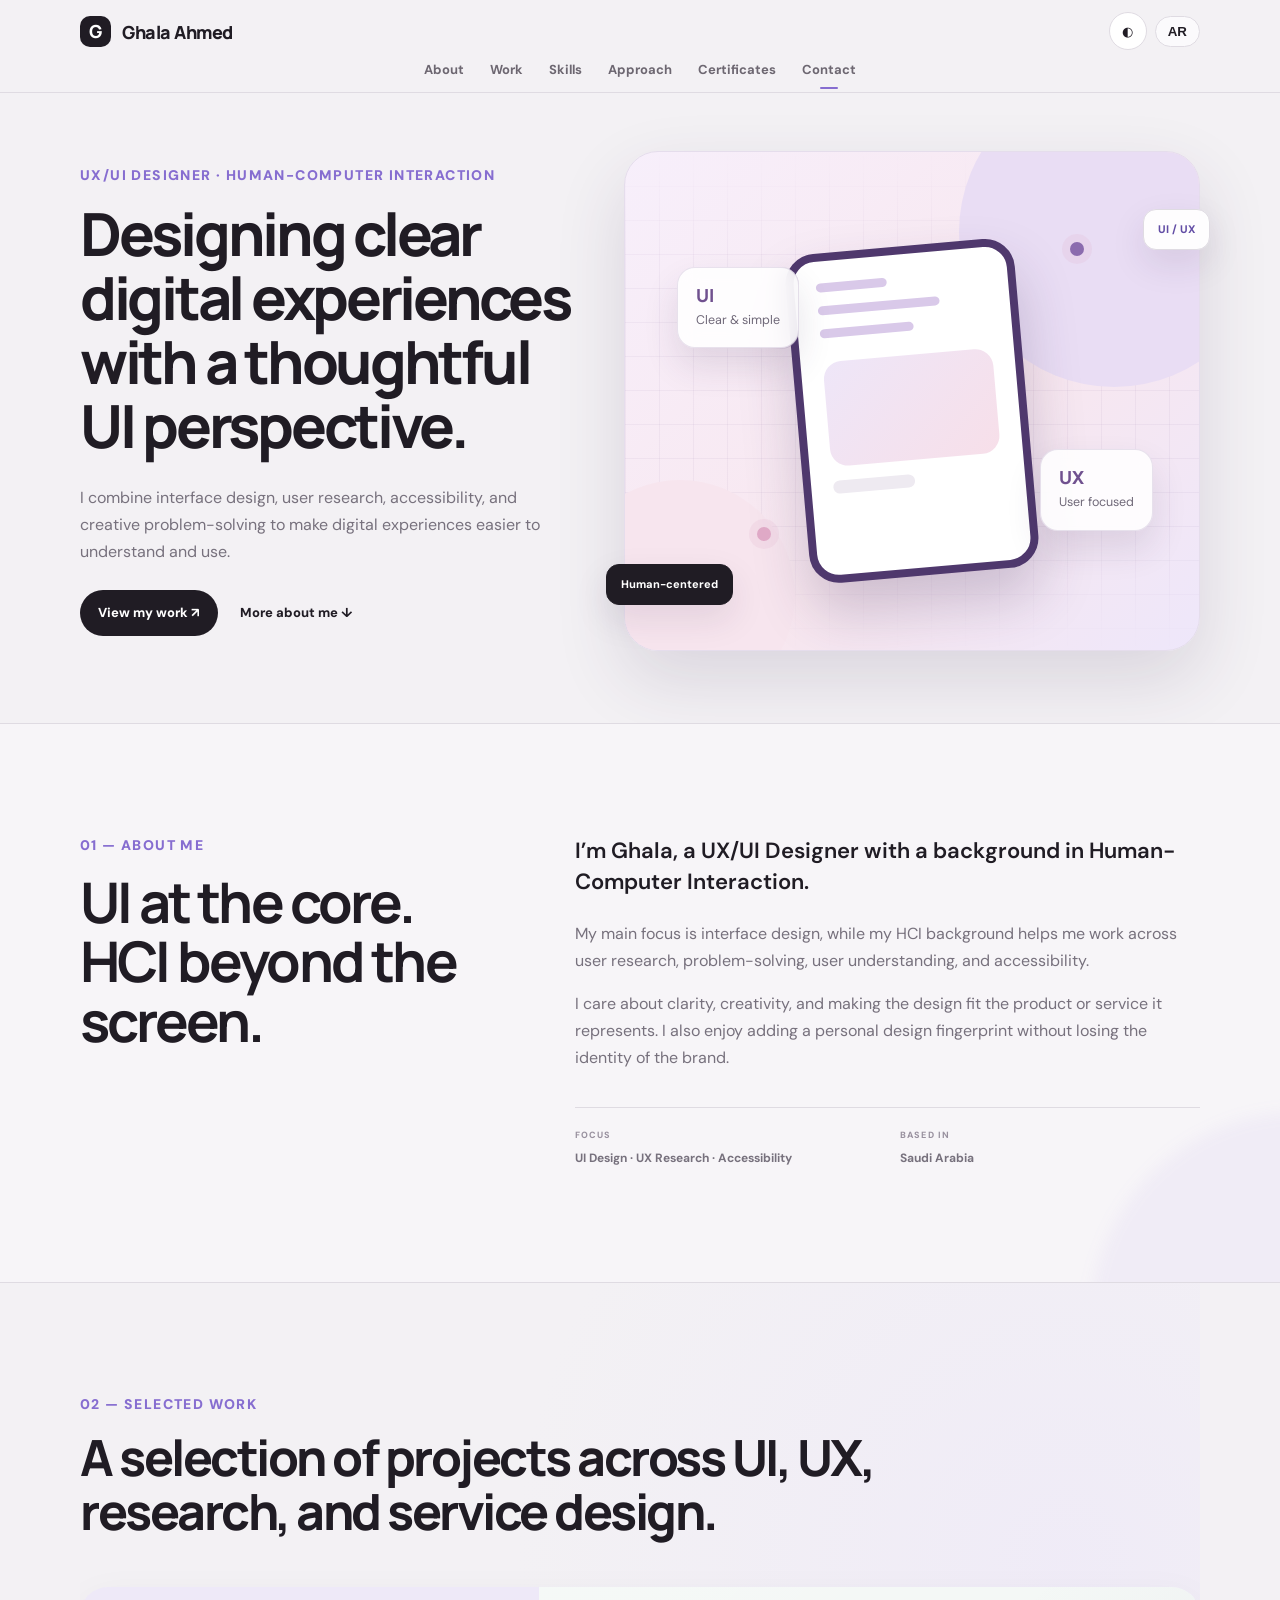
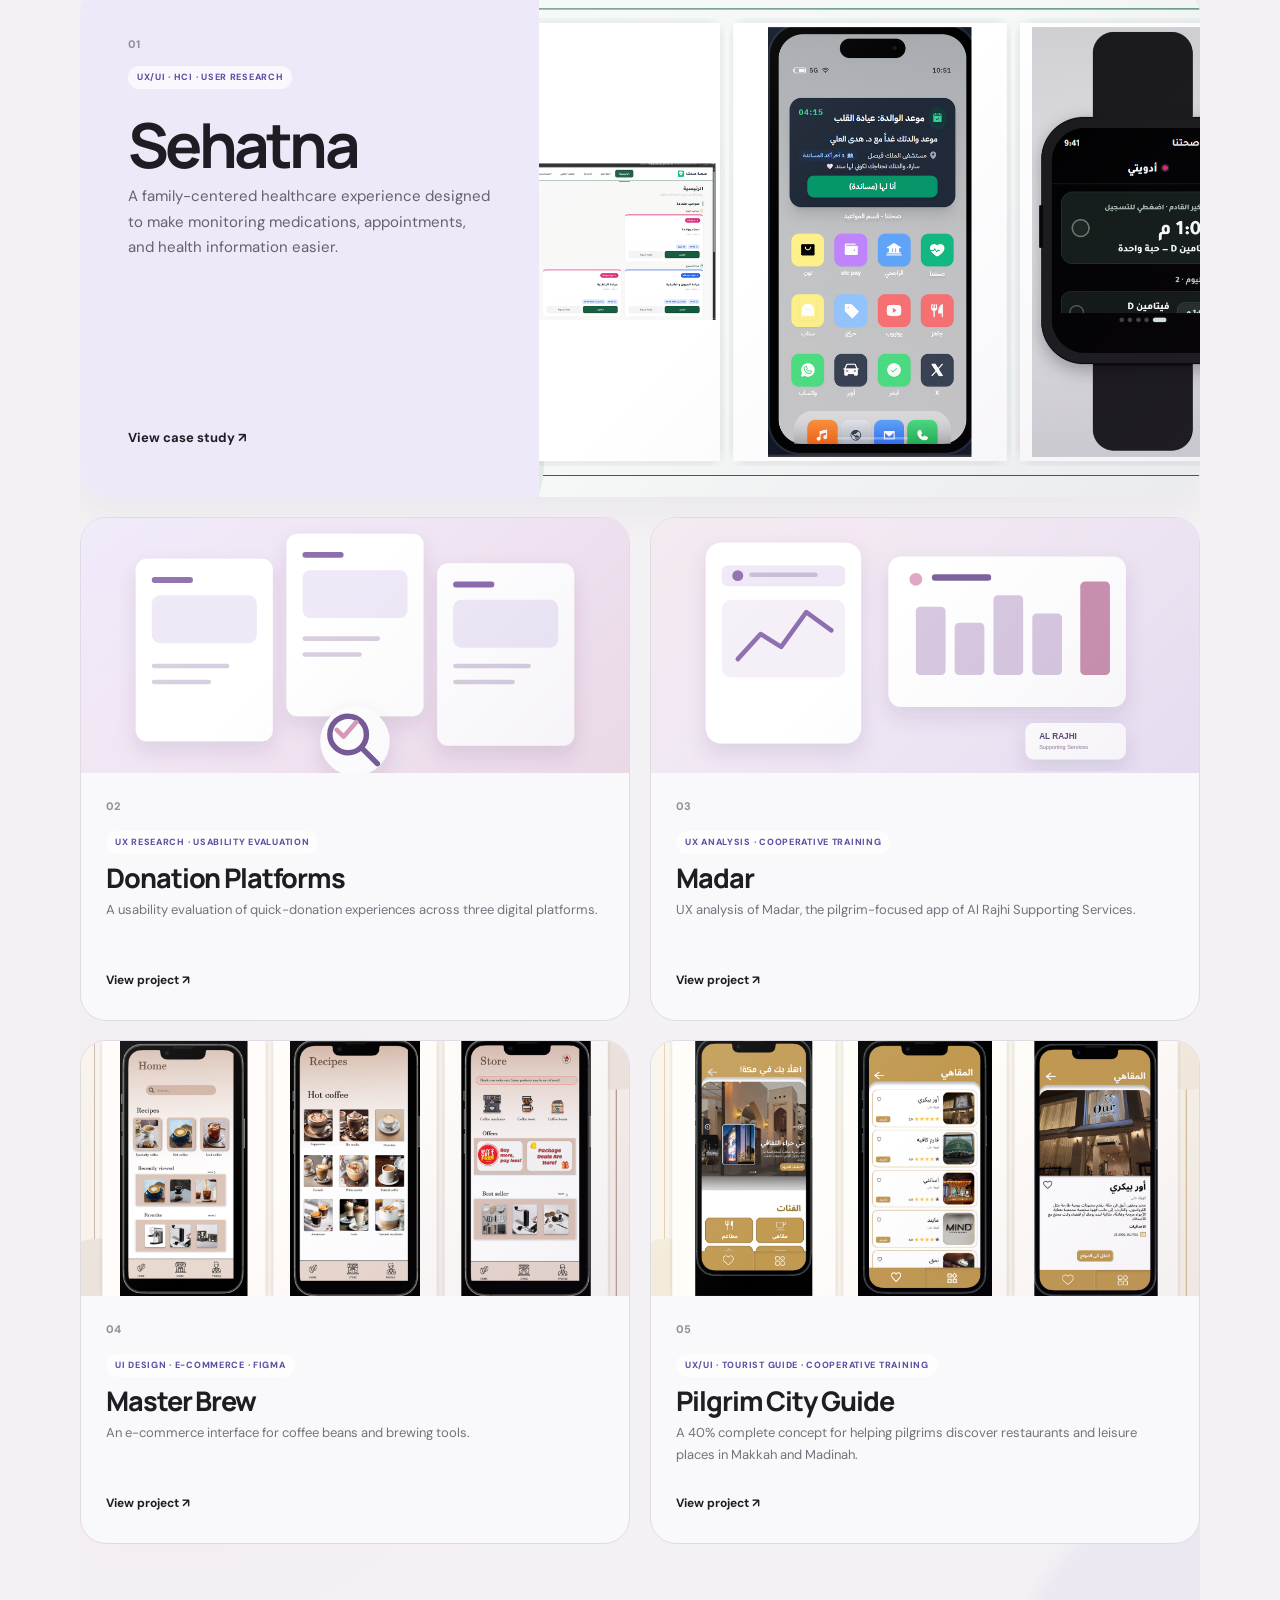
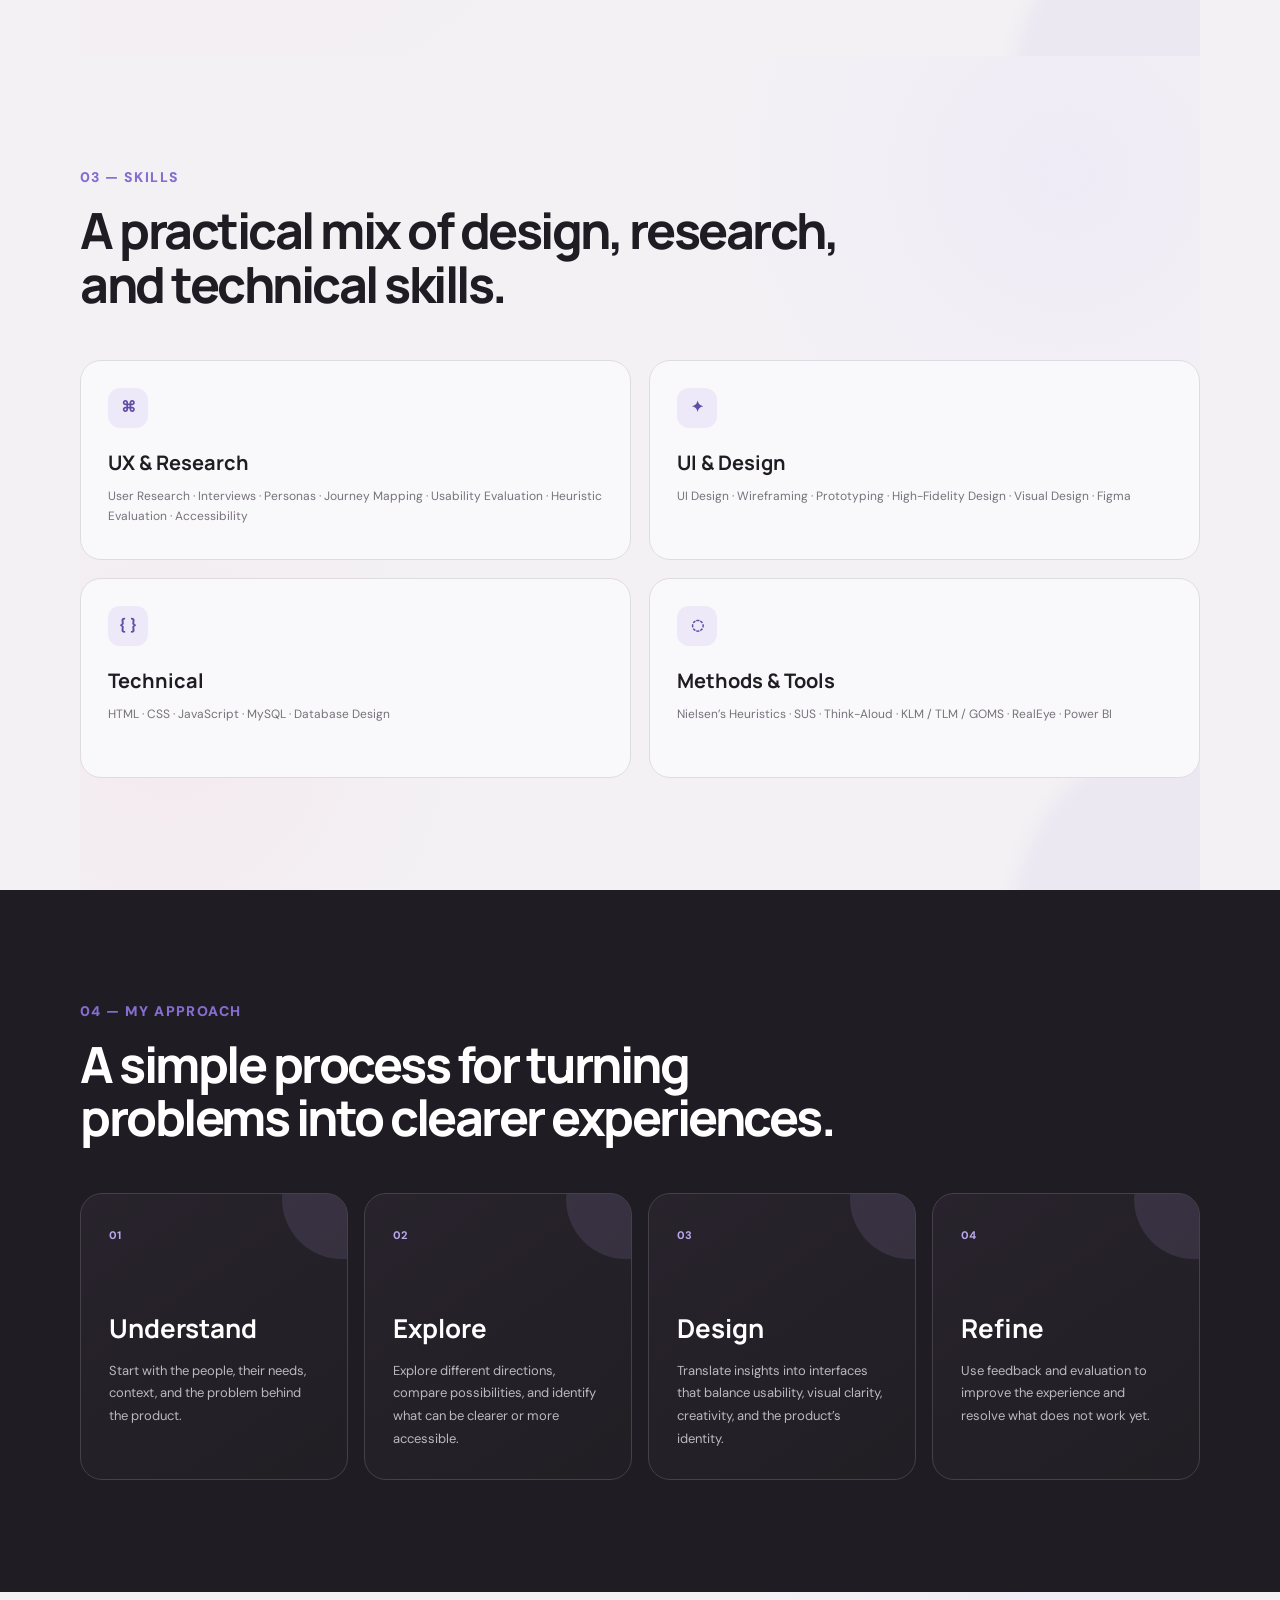
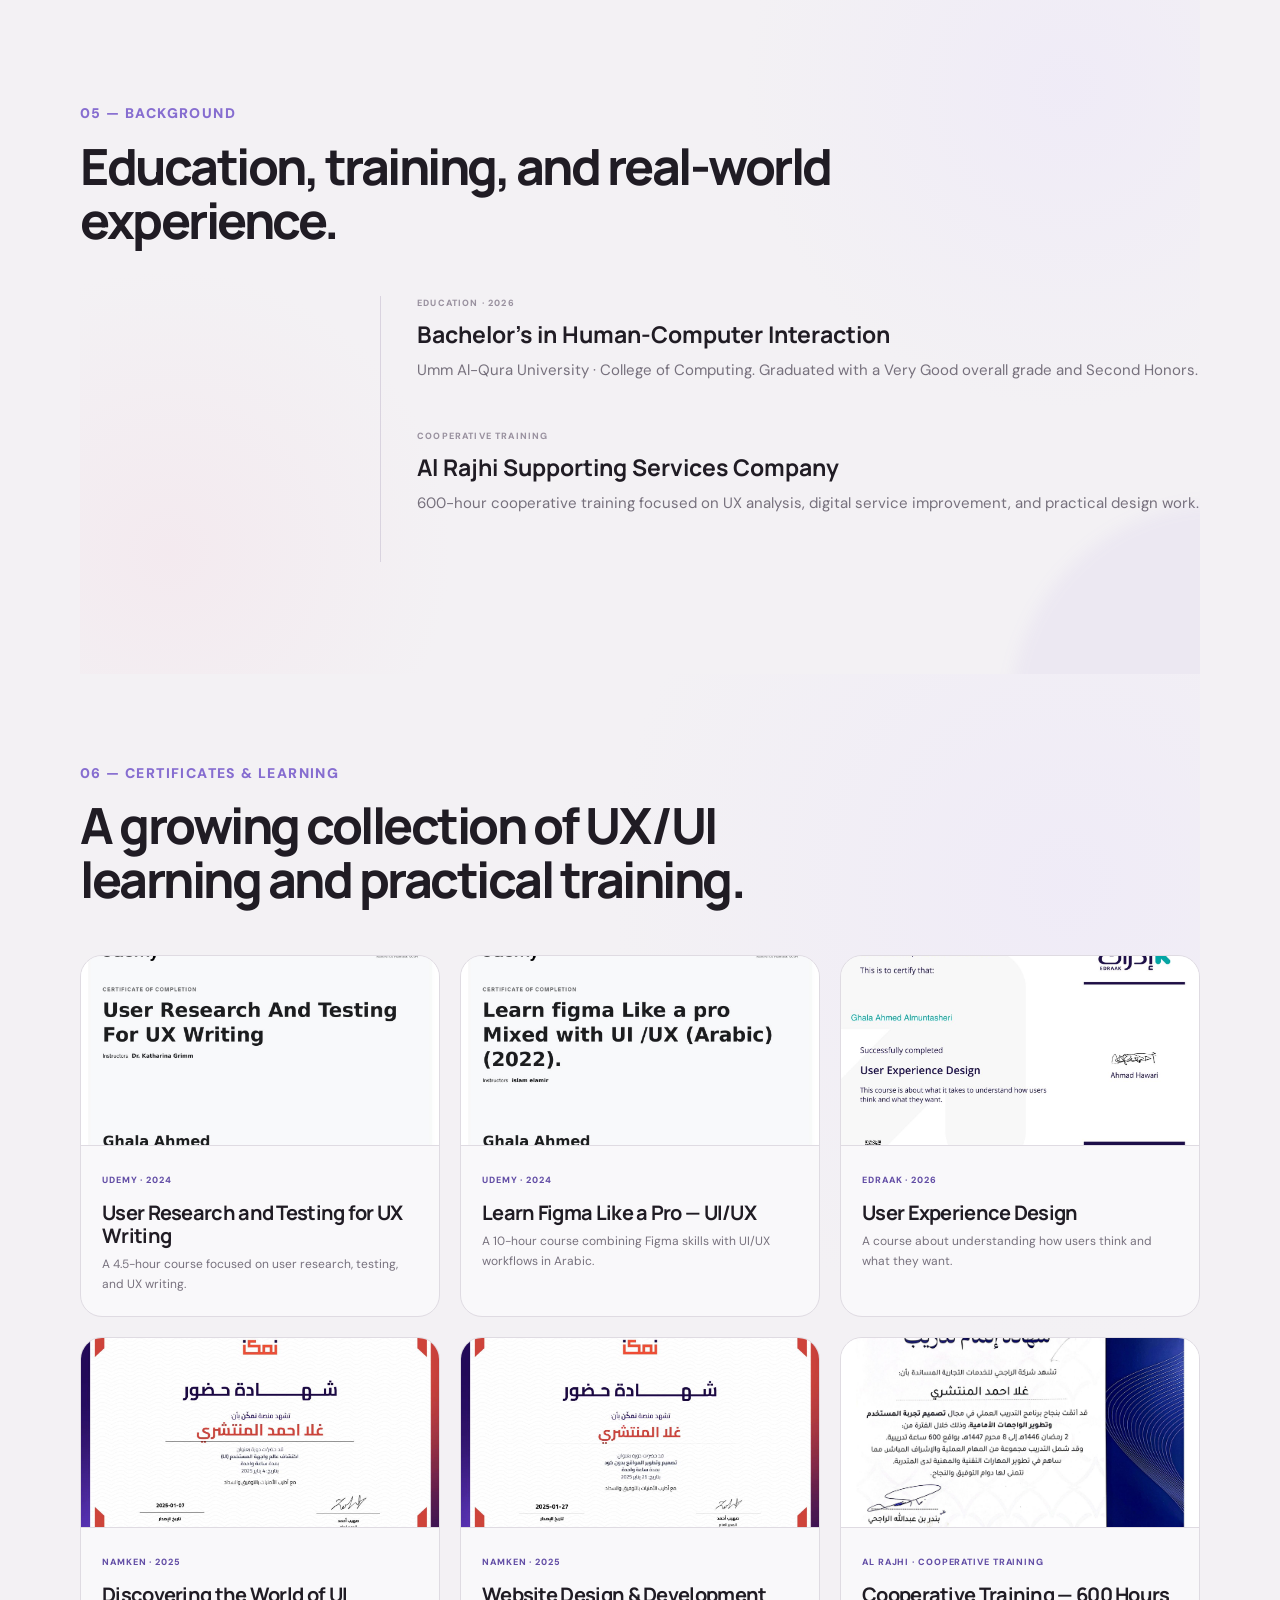
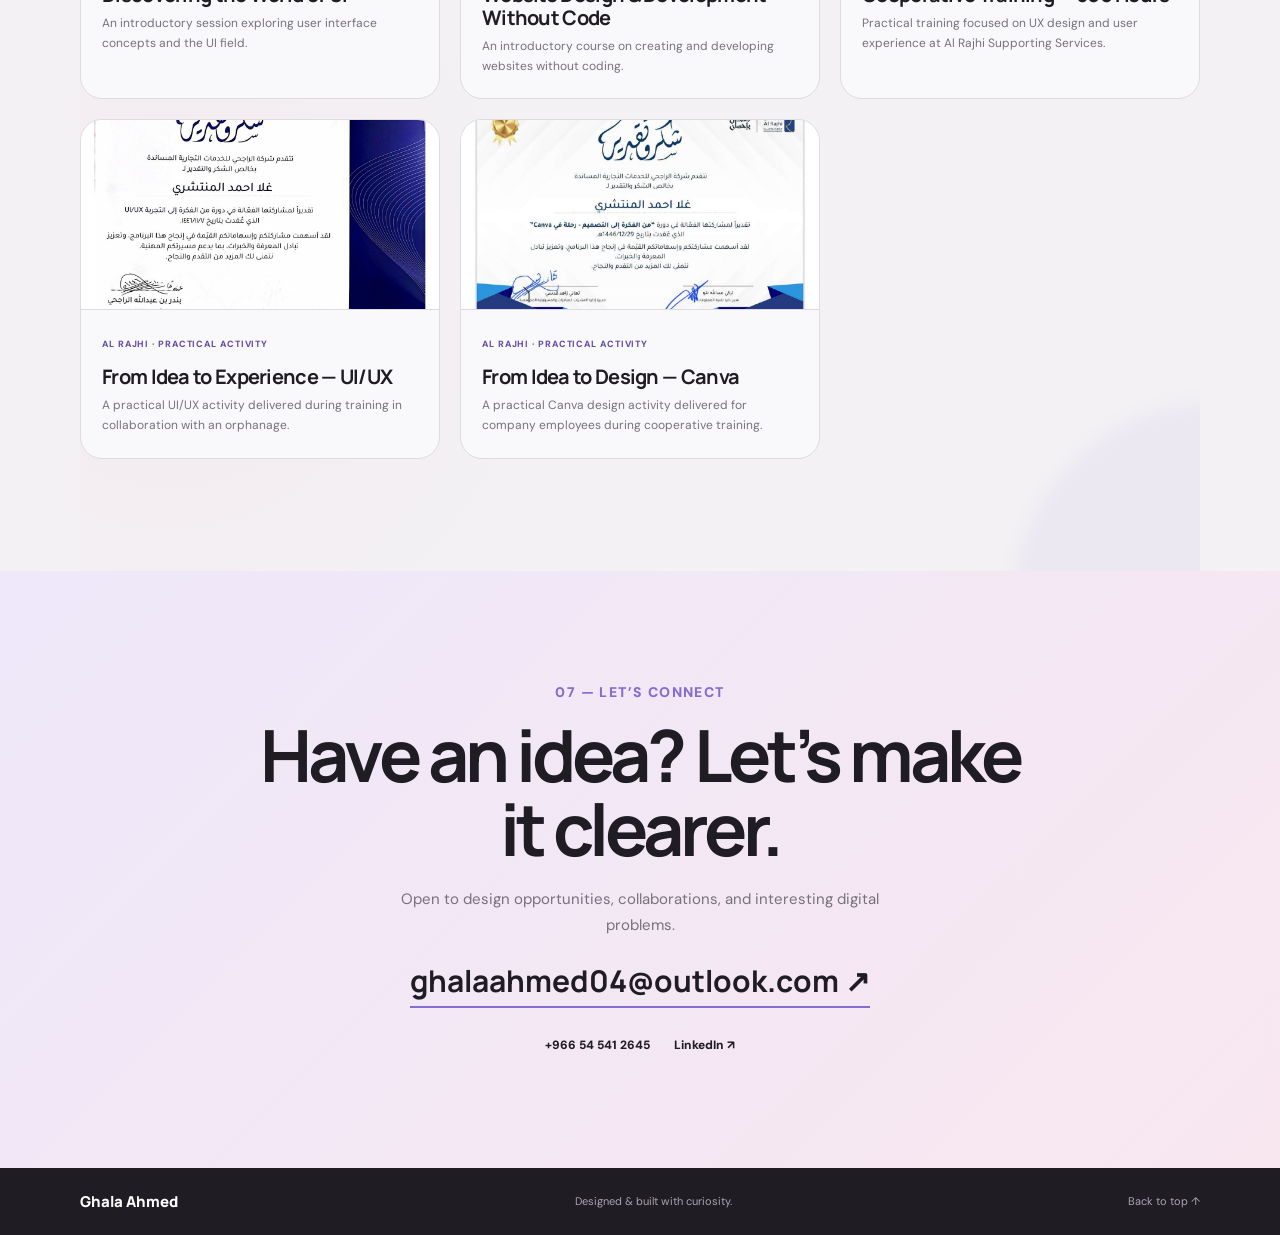
==== commit d633bc69: "Add files via upload" ====
--- a/index.html
+++ b/index.html
@@ -30,12 +30,12 @@
 <section id="about" class="section about"><div class="wrap two reveal"><div><p class="eyebrow" data-en="01 — About me" data-ar="01 — نبذة عني">01 — About me</p><h2 data-en="UI at the core. HCI beyond the screen." data-ar="تصميم الواجهات في الأساس، والتفاعل بين الإنسان والحاسب يتجاوز الشاشة.">UI at the core. HCI beyond the screen.</h2></div><div class="about-copy"><p class="lead" data-en="I’m Ghala, a UX/UI Designer with a background in Human-Computer Interaction." data-ar="أنا غلا، مصممة UX/UI بخلفية في التفاعل بين الإنسان والحاسب.">I’m Ghala, a UX/UI Designer with a background in Human-Computer Interaction.</p><p data-en="My main focus is interface design, while my HCI background helps me work across user research, problem-solving, user understanding, and accessibility." data-ar="تركيزي الأساسي هو تصميم الواجهات، بينما تساعدني خلفيتي في HCI على العمل في مجالات بحث المستخدم، وحل المشكلات، وفهم المستخدم، وإمكانية الوصول.">My main focus is interface design, while my HCI background helps me work across user research, problem-solving, user understanding, and accessibility.</p><p data-en="I care about clarity, creativity, and making the design fit the product or service it represents. I also enjoy adding a personal design fingerprint without losing the identity of the brand." data-ar="أهتم بالوضوح والإبداع وأن يعكس التصميم المنتج أو الخدمة بالشكل المناسب. كما أحب إضافة بصمتي التصميمية الخاصة دون أن أفقد هوية العلامة.">I care about clarity, creativity, and making the design fit the product or service it represents. I also enjoy adding a personal design fingerprint without losing the identity of the brand.</p><div class="meta"><div><small data-en="FOCUS" data-ar="التركيز">FOCUS</small><b data-en="UI Design · UX Research · Accessibility" data-ar="تصميم الواجهات · بحث UX · إمكانية الوصول">UI Design · UX Research · Accessibility</b></div><div><small data-en="BASED IN" data-ar="الموقع">BASED IN</small><b data-en="Saudi Arabia" data-ar="المملكة العربية السعودية">Saudi Arabia</b></div></div></div></div></section>
 <section id="work" class="section wrap">
 <div class="section-title reveal"><div><p class="eyebrow" data-en="02 — Selected work" data-ar="02 — أعمال مختارة">02 — Selected work</p><h2 data-en="A selection of projects across UI, UX, research, and service design." data-ar="مجموعة من المشاريع في تصميم الواجهات وتجربة المستخدم والبحث وتصميم الخدمات.">A selection of projects across UI, UX, research, and service design.</h2></div></div>
-<a class="featured reveal" href="projects/sehatna.html"><div class="feature-copy"><div class="project-no">01</div><span class="tag" data-en="UX/UI · HCI · USER RESEARCH" data-ar="UX/UI · HCI · بحث المستخدم">UX/UI · HCI · USER RESEARCH</span><h3 data-en="Sehatna" data-ar="صحتنا">Sehatna</h3><p data-en="A family-centered healthcare experience designed to make monitoring medications, appointments, and health information easier." data-ar="تجربة صحية تتمحور حول العائلة، صُممت لتسهيل متابعة الأدوية والمواعيد والمعلومات الصحية.">A family-centered healthcare experience designed to make monitoring medications, appointments, and health information easier.</p><strong data-en="View case study ↗" data-ar="عرض دراسة الحالة ↗">View case study ↗</strong></div><div class="feature-visual image-visual project-cover-frame"><img src="assets/project-covers/sehatna.svg" alt="Sehatna family healthcare project cover"></div></a>
+<a class="featured reveal" href="projects/sehatna.html"><div class="feature-copy"><div class="project-no">01</div><span class="tag" data-en="UX/UI · HCI · USER RESEARCH" data-ar="UX/UI · HCI · بحث المستخدم">UX/UI · HCI · USER RESEARCH</span><h3 data-en="Sehatna" data-ar="صحتنا">Sehatna</h3><p data-en="A family-centered healthcare experience designed to make monitoring medications, appointments, and health information easier." data-ar="تجربة صحية تتمحور حول العائلة، صُممت لتسهيل متابعة الأدوية والمواعيد والمعلومات الصحية.">A family-centered healthcare experience designed to make monitoring medications, appointments, and health information easier.</p><strong data-en="View case study ↗" data-ar="عرض دراسة الحالة ↗">View case study ↗</strong></div><div class="feature-visual image-visual project-cover-frame"><img src="assets/project-covers/sehatna-cover-ui.png" alt="Sehatna family healthcare project cover"></div></a>
 <div class="grid">
 <a class="card reveal" href="projects/volunteer.html"><div class="art image-art project-cover-frame"><img src="assets/project-covers/donation.svg" alt="donation project cover"></div><div class="card-copy"><div class="project-no">02</div><span class="tag" data-en="UX RESEARCH · USABILITY EVALUATION" data-ar="بحث UX · تقييم سهولة الاستخدام">UX RESEARCH · USABILITY EVALUATION</span><h3 data-en="Donation Platforms" data-ar="منصات التبرع">Donation Platforms</h3><p data-en="A usability evaluation of quick-donation experiences across three digital platforms." data-ar="تقييم سهولة استخدام خدمة التبرع السريع عبر ثلاث منصات رقمية.">A usability evaluation of quick-donation experiences across three digital platforms.</p><b data-en="View project ↗" data-ar="عرض المشروع ↗">View project ↗</b></div></a>
 <a class="card reveal" href="projects/madar.html"><div class="art image-art project-cover-frame"><img src="assets/project-covers/madar.svg" alt="madar project cover"></div><div class="card-copy"><div class="project-no">03</div><span class="tag" data-en="UX ANALYSIS · COOPERATIVE TRAINING" data-ar="تحليل UX · تدريب تعاوني">UX ANALYSIS · COOPERATIVE TRAINING</span><h3 data-en="Madar" data-ar="مدار">Madar</h3><p data-en="UX analysis of Madar, the pilgrim-focused app of Al Rajhi Supporting Services." data-ar="تحليل لتطبيق مدار المخصص للحجاج والتابع لشركة الراجحي للخدمات المساندة.">UX analysis of Madar, the pilgrim-focused app of Al Rajhi Supporting Services.</p><b data-en="View project ↗" data-ar="عرض المشروع ↗">View project ↗</b></div></a>
-<a class="card reveal" href="projects/master-brew.html"><div class="art image-art project-cover-frame"><img src="assets/project-covers/master-brew.svg" alt="coffee project cover"></div><div class="card-copy"><div class="project-no">04</div><span class="tag" data-en="UI DESIGN · E-COMMERCE · FIGMA" data-ar="تصميم واجهات · تجارة إلكترونية · Figma">UI DESIGN · E-COMMERCE · FIGMA</span><h3 data-en="Master Brew" data-ar="ماستر برو">Master Brew</h3><p data-en="An e-commerce interface for coffee beans and brewing tools." data-ar="واجهة متجر إلكتروني لحبوب القهوة وأدوات تحضيرها.">An e-commerce interface for coffee beans and brewing tools.</p><b data-en="View project ↗" data-ar="عرض المشروع ↗">View project ↗</b></div></a>
-<a class="card reveal" href="projects/makkah-guide.html"><div class="art image-art project-cover-frame"><img src="assets/project-covers/makkah-guide.svg" alt="guide project cover"></div><div class="card-copy"><div class="project-no">05</div><span class="tag" data-en="UX/UI · TOURIST GUIDE · COOPERATIVE TRAINING" data-ar="UX/UI · دليل سياحي · تدريب تعاوني">UX/UI · TOURIST GUIDE · COOPERATIVE TRAINING</span><h3 data-en="Pilgrim City Guide" data-ar="دليل الحجاج السياحي">Pilgrim City Guide</h3><p data-en="A 40% complete concept for helping pilgrims discover restaurants and leisure places in Makkah and Madinah." data-ar="مفهوم مكتمل بنسبة 40٪ لمساعدة الحجاج في اكتشاف المطاعم وأماكن الترفيه في مكة والمدينة.">A 40% complete concept for helping pilgrims discover restaurants and leisure places in Makkah and Madinah.</p><b data-en="View project ↗" data-ar="عرض المشروع ↗">View project ↗</b></div></a>
+<a class="card reveal" href="projects/master-brew.html"><div class="art image-art project-cover-frame"><img src="assets/project-covers/master-brew-cover-ui.png" alt="coffee project cover"></div><div class="card-copy"><div class="project-no">04</div><span class="tag" data-en="UI DESIGN · E-COMMERCE · FIGMA" data-ar="تصميم واجهات · تجارة إلكترونية · Figma">UI DESIGN · E-COMMERCE · FIGMA</span><h3 data-en="Master Brew" data-ar="ماستر برو">Master Brew</h3><p data-en="An e-commerce interface for coffee beans and brewing tools." data-ar="واجهة متجر إلكتروني لحبوب القهوة وأدوات تحضيرها.">An e-commerce interface for coffee beans and brewing tools.</p><b data-en="View project ↗" data-ar="عرض المشروع ↗">View project ↗</b></div></a>
+<a class="card reveal" href="projects/makkah-guide.html"><div class="art image-art project-cover-frame"><img src="assets/project-covers/makkah-guide-cover-ui.png" alt="guide project cover"></div><div class="card-copy"><div class="project-no">05</div><span class="tag" data-en="UX/UI · TOURIST GUIDE · COOPERATIVE TRAINING" data-ar="UX/UI · دليل سياحي · تدريب تعاوني">UX/UI · TOURIST GUIDE · COOPERATIVE TRAINING</span><h3 data-en="Pilgrim City Guide" data-ar="دليل الحجاج السياحي">Pilgrim City Guide</h3><p data-en="A 40% complete concept for helping pilgrims discover restaurants and leisure places in Makkah and Madinah." data-ar="مفهوم مكتمل بنسبة 40٪ لمساعدة الحجاج في اكتشاف المطاعم وأماكن الترفيه في مكة والمدينة.">A 40% complete concept for helping pilgrims discover restaurants and leisure places in Makkah and Madinah.</p><b data-en="View project ↗" data-ar="عرض المشروع ↗">View project ↗</b></div></a>
 </div></section>
 <section id="skills" class="section wrap"><div class="section-title reveal"><div><p class="eyebrow" data-en="03 — Skills" data-ar="03 — المهارات">03 — Skills</p><h2 data-en="A practical mix of design, research, and technical skills." data-ar="مزيج عملي من مهارات التصميم والبحث والمهارات التقنية.">A practical mix of design, research, and technical skills.</h2></div></div><div class="skills">
 <article class="reveal"><b>⌘</b><h3 data-en="UX & Research" data-ar="UX والبحث">UX & Research</h3><p data-en="User Research · Interviews · Personas · Journey Mapping · Usability Evaluation · Heuristic Evaluation · Accessibility" data-ar="بحث المستخدم · المقابلات · Personas · خرائط الرحلة · تقييم سهولة الاستخدام · التقييم وفق Heuristics · إمكانية الوصول">User Research · Interviews · Personas · Journey Mapping · Usability Evaluation · Heuristic Evaluation · Accessibility</p></article>
@@ -60,6 +60,6 @@
 <a class="cert-card reveal" href="assets/certificates/idea-to-experience.jpg" target="_blank" rel="noreferrer"><div class="cert-thumb"><img src="assets/certificates/idea-to-experience.jpg" alt="From Idea to Experience certificate"></div><div class="cert-copy"><span class="cert-type">AL RAJHI · PRACTICAL ACTIVITY</span><h3 data-en="From Idea to Experience — UI/UX" data-ar="من الفكرة إلى التجربة — UI/UX">From Idea to Experience — UI/UX</h3><p data-en="A practical UI/UX activity delivered during training in collaboration with an orphanage." data-ar="نشاط عملي في UI/UX أُقيم خلال التدريب بالتعاون مع دار أيتام.">A practical UI/UX activity delivered during training in collaboration with an orphanage.</p></div></a>
 <a class="cert-card reveal" href="assets/certificates/idea-to-design.jpg" target="_blank" rel="noreferrer"><div class="cert-thumb"><img src="assets/certificates/idea-to-design.jpg" alt="From Idea to Design certificate"></div><div class="cert-copy"><span class="cert-type">AL RAJHI · PRACTICAL ACTIVITY</span><h3 data-en="From Idea to Design — Canva" data-ar="من الفكرة إلى التصميم — Canva">From Idea to Design — Canva</h3><p data-en="A practical Canva design activity delivered for company employees during cooperative training." data-ar="نشاط عملي في التصميم باستخدام Canva أُقيم لموظفي الشركة خلال التدريب التعاوني.">A practical Canva design activity delivered for company employees during cooperative training.</p></div></a>
 </div></section>
-<section id="contact" class="contact"><div class="wrap reveal"><p class="eyebrow" data-en="07 — Let’s connect" data-ar="07 — تواصل معي">07 — Let’s connect</p><h2 data-en="Have an idea? Let’s make it clearer." data-ar="لديك فكرة؟ لنجعلها أوضح.">Have an idea? Let’s make it clearer.</h2><p data-en="Open to design opportunities, collaborations, and interesting digital problems." data-ar="مهتمة بفرص التصميم والتعاون والمشكلات الرقمية التي تستحق الحل.">Open to design opportunities, collaborations, and interesting digital problems.</p><a class="email" href="mailto:lgir1056@gmail.com">lgir1056@gmail.com ↗</a><div class="contact-details"><a href="tel:+966545412645">+966 54 541 2645</a><a href="https://www.linkedin.com/in/ghala-ahmed-663011274" target="_blank" rel="noreferrer">LinkedIn ↗</a></div></div></section>
+<section id="contact" class="contact"><div class="wrap reveal"><p class="eyebrow" data-en="07 — Let’s connect" data-ar="07 — تواصل معي">07 — Let’s connect</p><h2 data-en="Have an idea? Let’s make it clearer." data-ar="لديك فكرة؟ لنجعلها أوضح.">Have an idea? Let’s make it clearer.</h2><p data-en="Open to design opportunities, collaborations, and interesting digital problems." data-ar="مهتمة بفرص التصميم والتعاون والمشكلات الرقمية التي تستحق الحل.">Open to design opportunities, collaborations, and interesting digital problems.</p><a class="email" href="mailto:ghalaahmed04@outlook.com">ghalaahmed04@outlook.com ↗</a><div class="contact-details"><a href="tel:+966545412645">+966 54 541 2645</a><a href="https://www.linkedin.com/in/ghala-ahmed-663011274" target="_blank" rel="noreferrer">LinkedIn ↗</a></div></div></section>
 </main><footer><div class="wrap"><b>Ghala Ahmed</b><span data-en="Designed & built with curiosity." data-ar="صُمم وبُني بفضول واهتمام بالتفاصيل.">Designed & built with curiosity.</span><a href="#top" data-en="Back to top ↑" data-ar="العودة للأعلى ↑">Back to top ↑</a></div></footer>
 <script src="assets/script.js"></script></body></html>
--- a/assets/style.css
+++ b/assets/style.css
@@ -186,3 +186,22 @@
 body.dark-mode .project-cover-frame,body.dark-mode .gallery-card .slot.sehatna-preview{background:#28232d!important}
 body.dark-mode .about{background:#1d1a20!important}
 @media(max-width:800px){.featured{grid-template-columns:1fr}.feature-visual.project-cover-frame{min-height:340px}.grid{grid-template-columns:1fr}.art.project-cover-frame{height:250px}}
+
+/* Final navigation layout */
+.nav{height:auto;min-height:76px;display:flex;flex-direction:column;align-items:stretch;justify-content:center;padding:12px 0 11px;gap:9px}
+.nav-top{display:flex;align-items:center;justify-content:space-between;gap:18px}
+.nav-controls{display:flex;align-items:center;gap:8px}
+.nav-controls button#theme{border:1px solid var(--line);background:#fff;color:var(--ink);border-radius:999px;width:38px;height:38px;cursor:pointer;transition:.25s var(--ease)}
+.nav-controls button#theme:hover,.nav-controls button#lang:hover{transform:translateY(-1px);border-color:#d4c7e2}
+.nav-controls #lang{margin:0}
+.nav .links{width:100%;display:flex;align-items:center;justify-content:center;gap:26px;min-width:0}
+@media(max-width:650px){
+  .nav{min-height:0;padding:9px 0 10px;gap:8px}
+  .nav-top{width:100%}
+  .nav .links{width:100%;justify-content:flex-start;gap:18px;overflow-x:auto;overflow-y:hidden;white-space:nowrap;scrollbar-width:none;-webkit-overflow-scrolling:touch;padding-bottom:2px}
+  .nav .links::-webkit-scrollbar{display:none}
+  .nav .links a{flex:0 0 auto}
+  .nav-controls{flex:0 0 auto}
+  .nav-controls button#theme{width:34px;height:34px}
+  .nav-controls #lang{padding:6px 10px}
+}
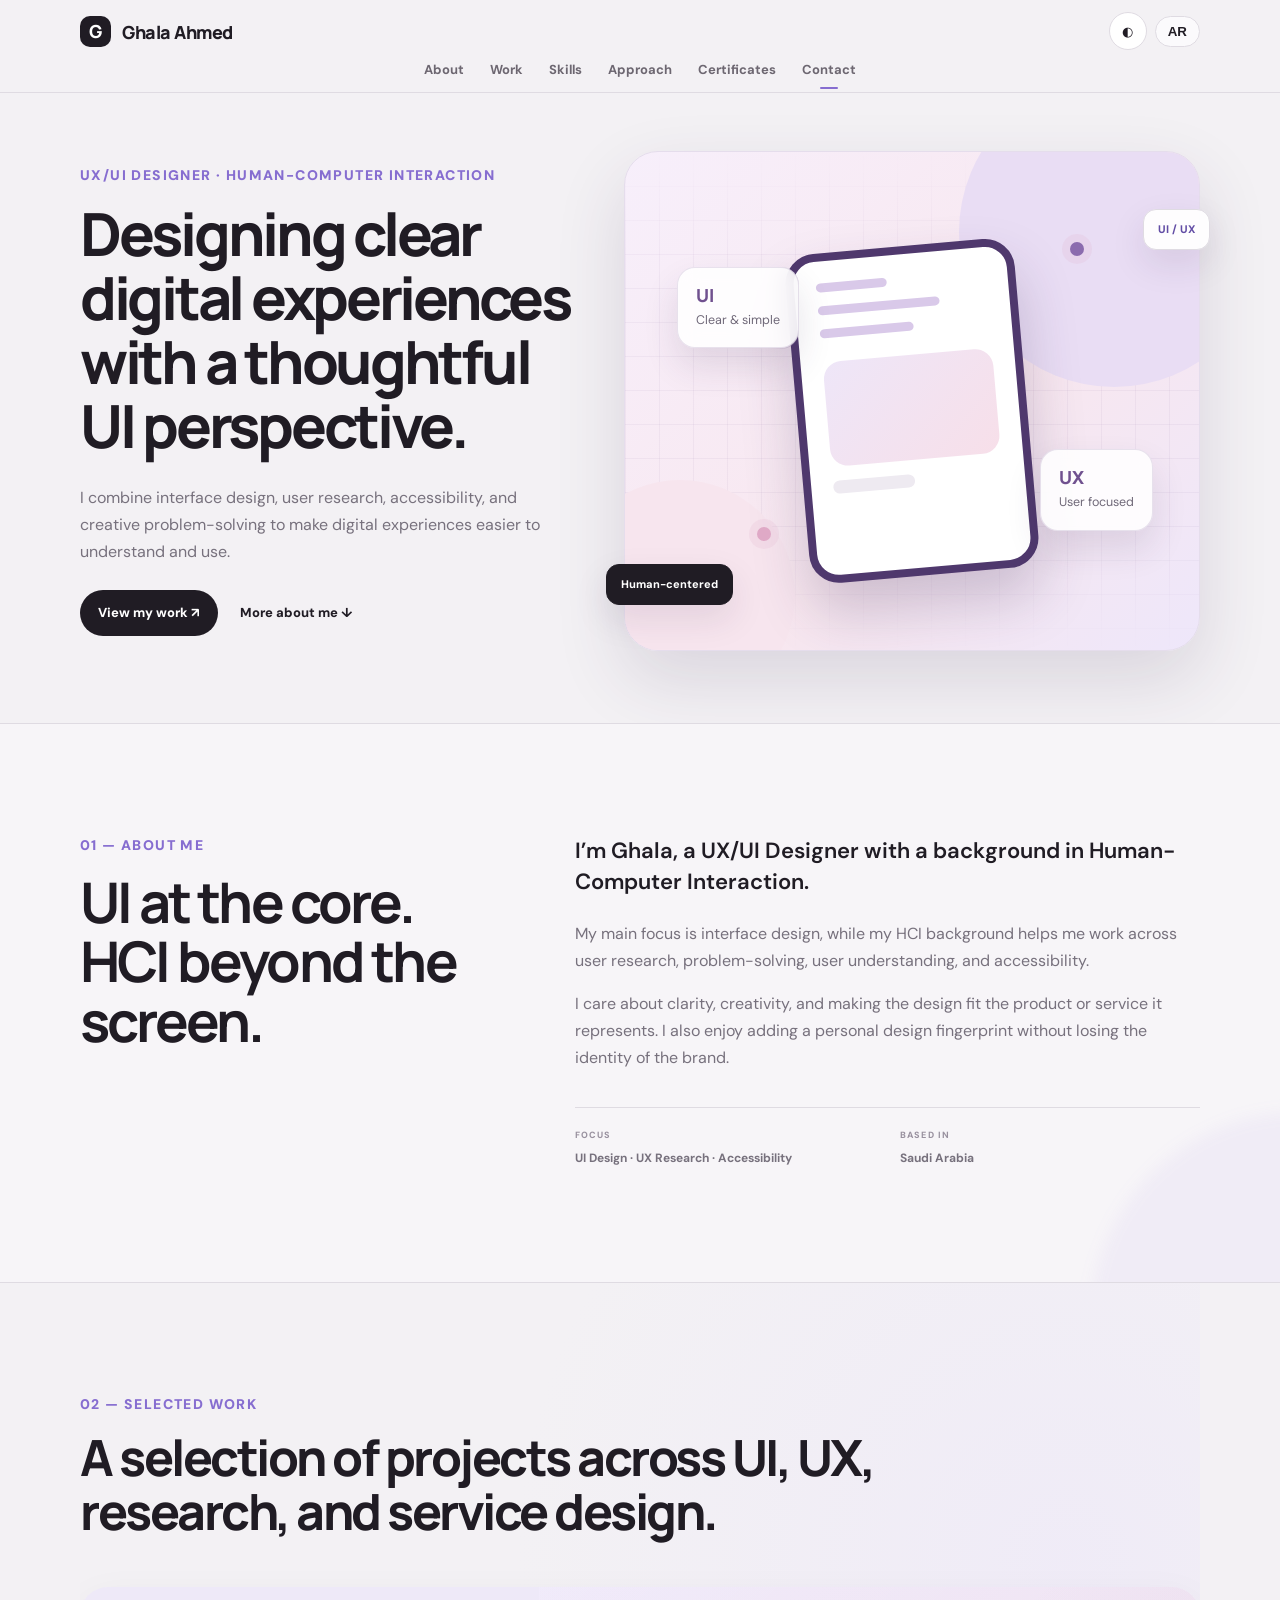
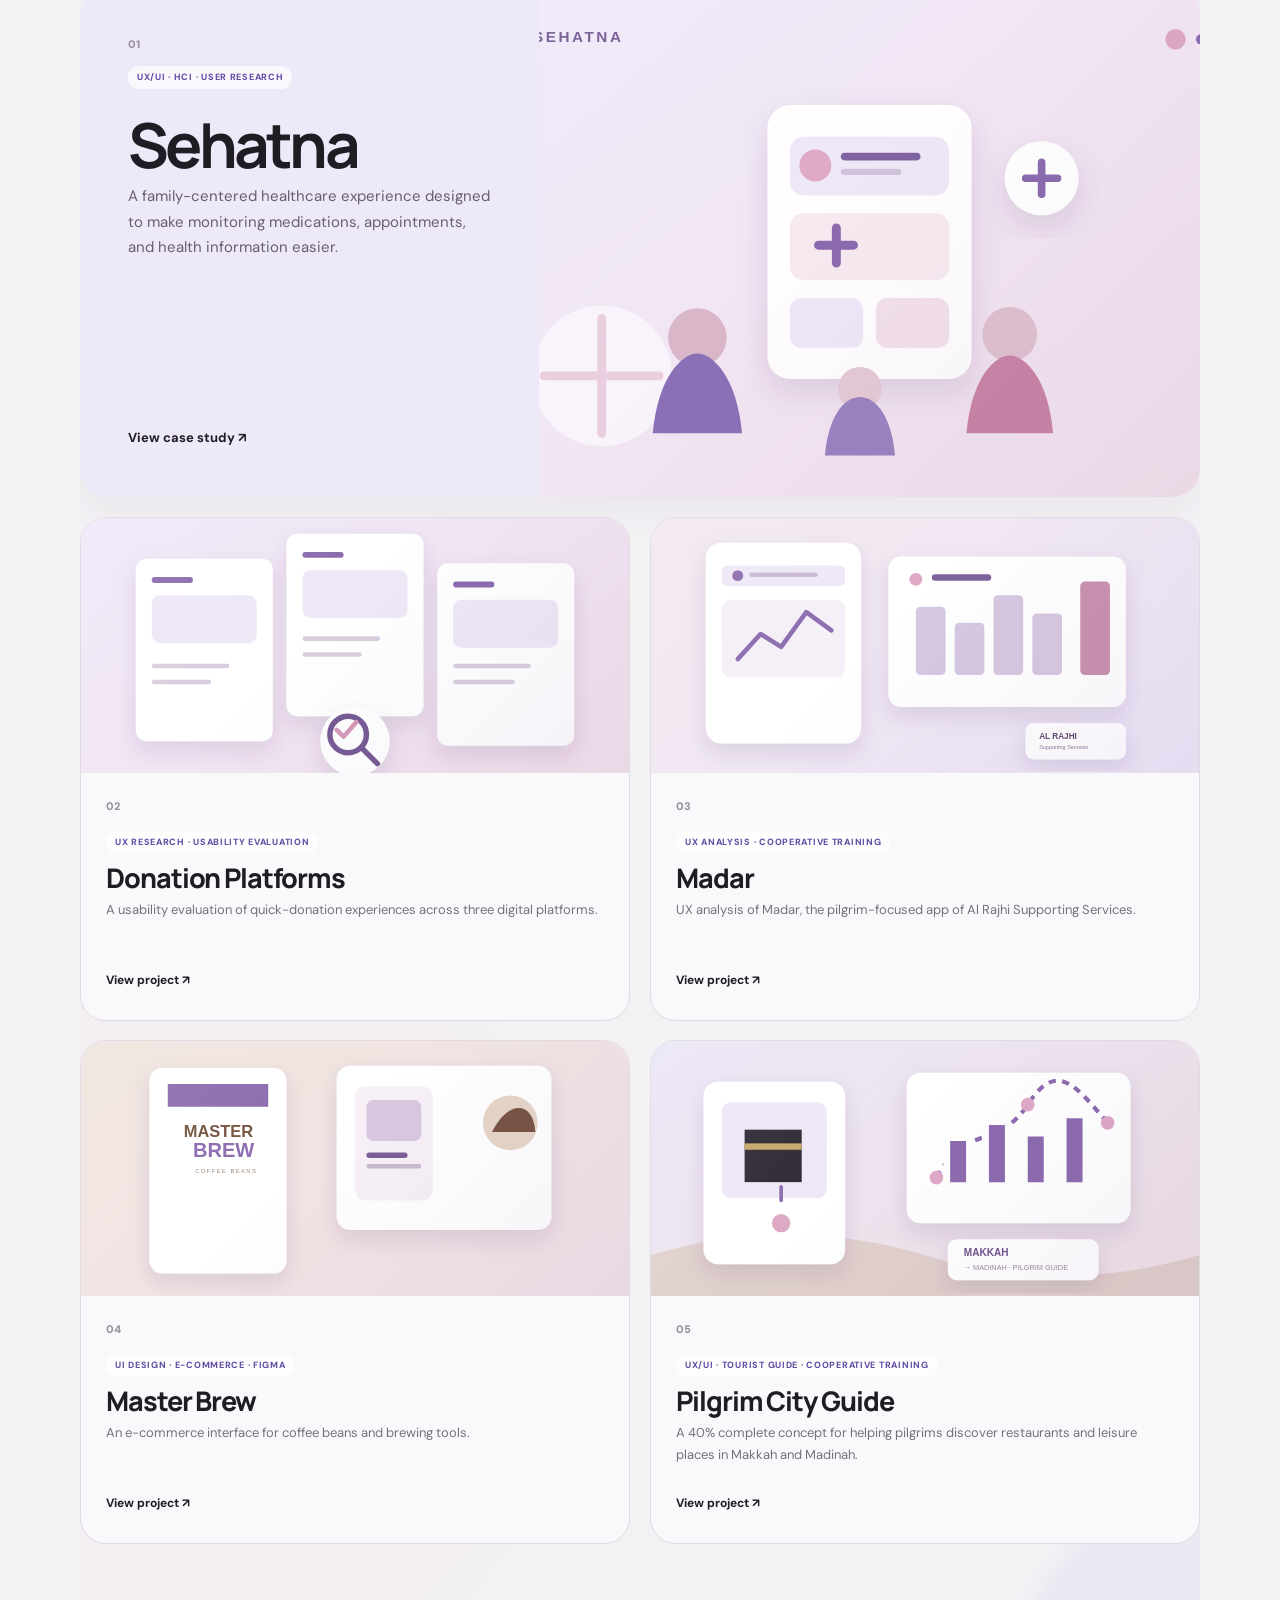
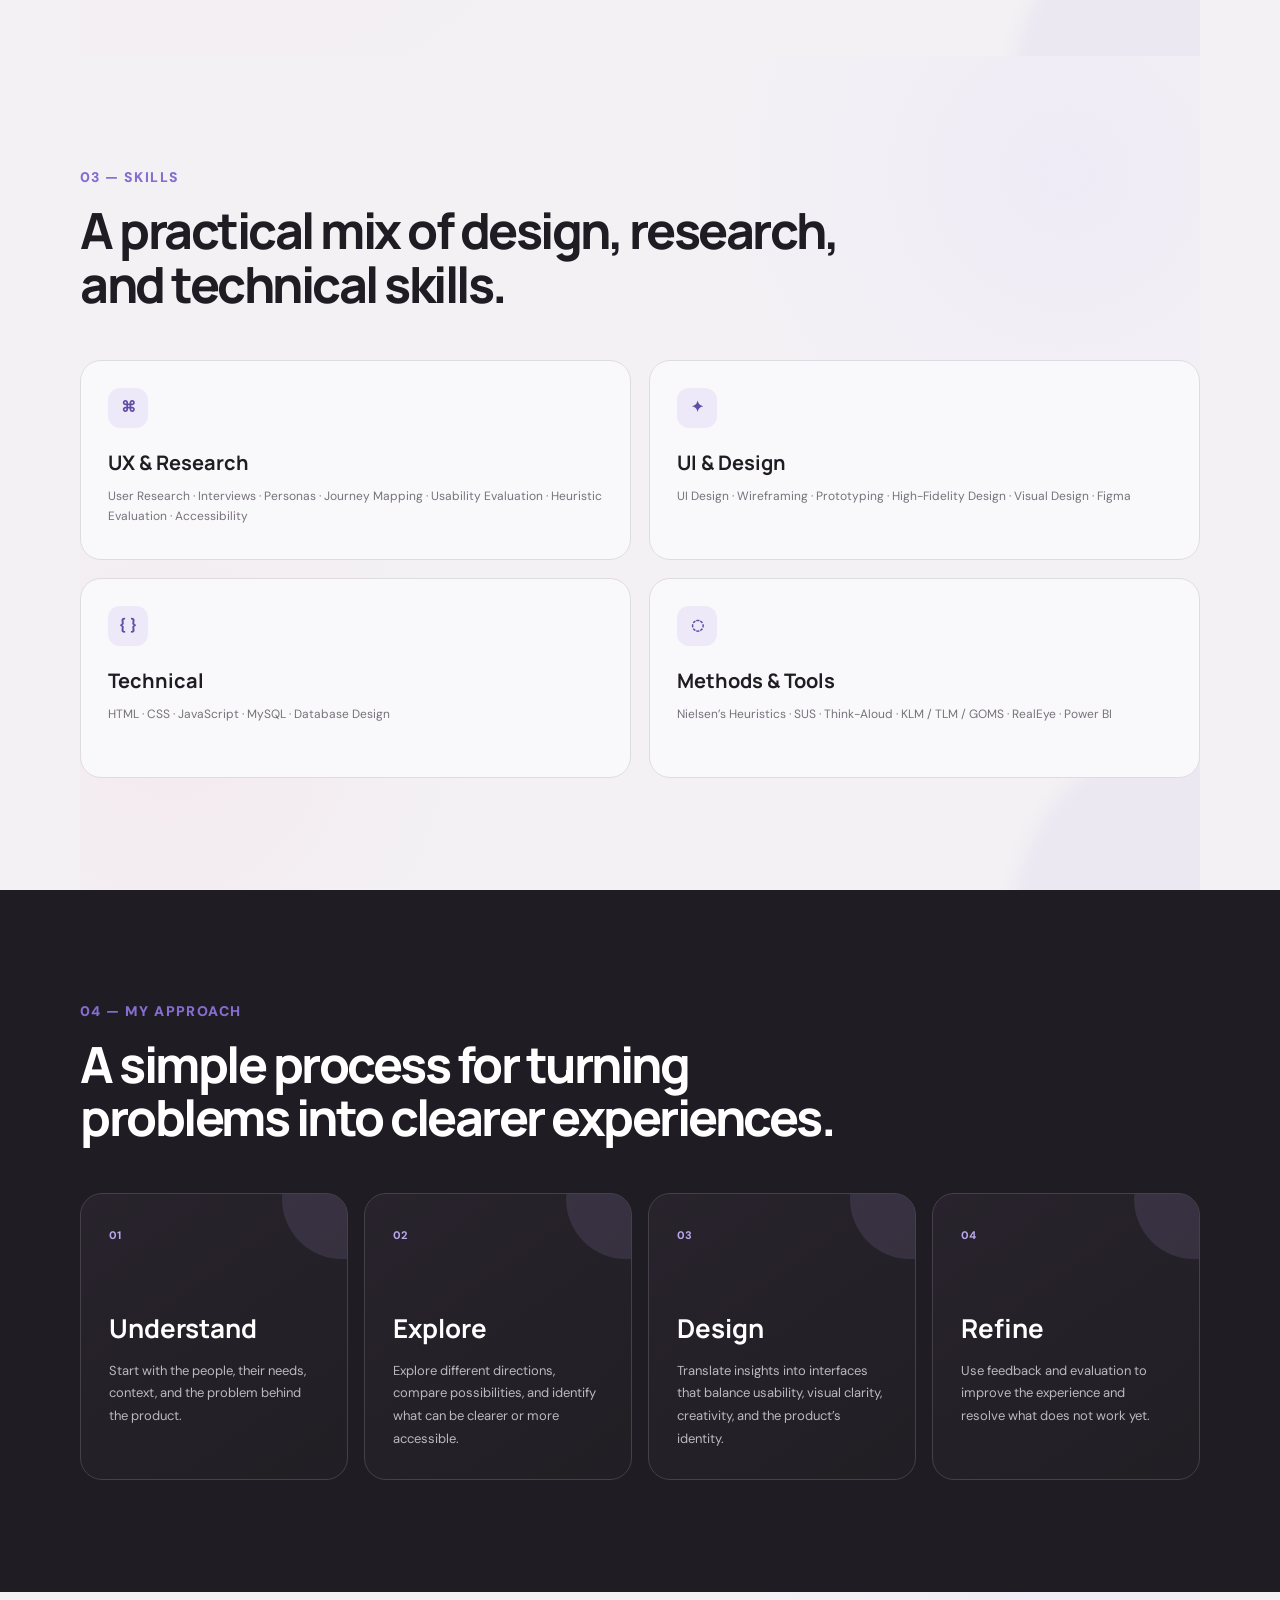
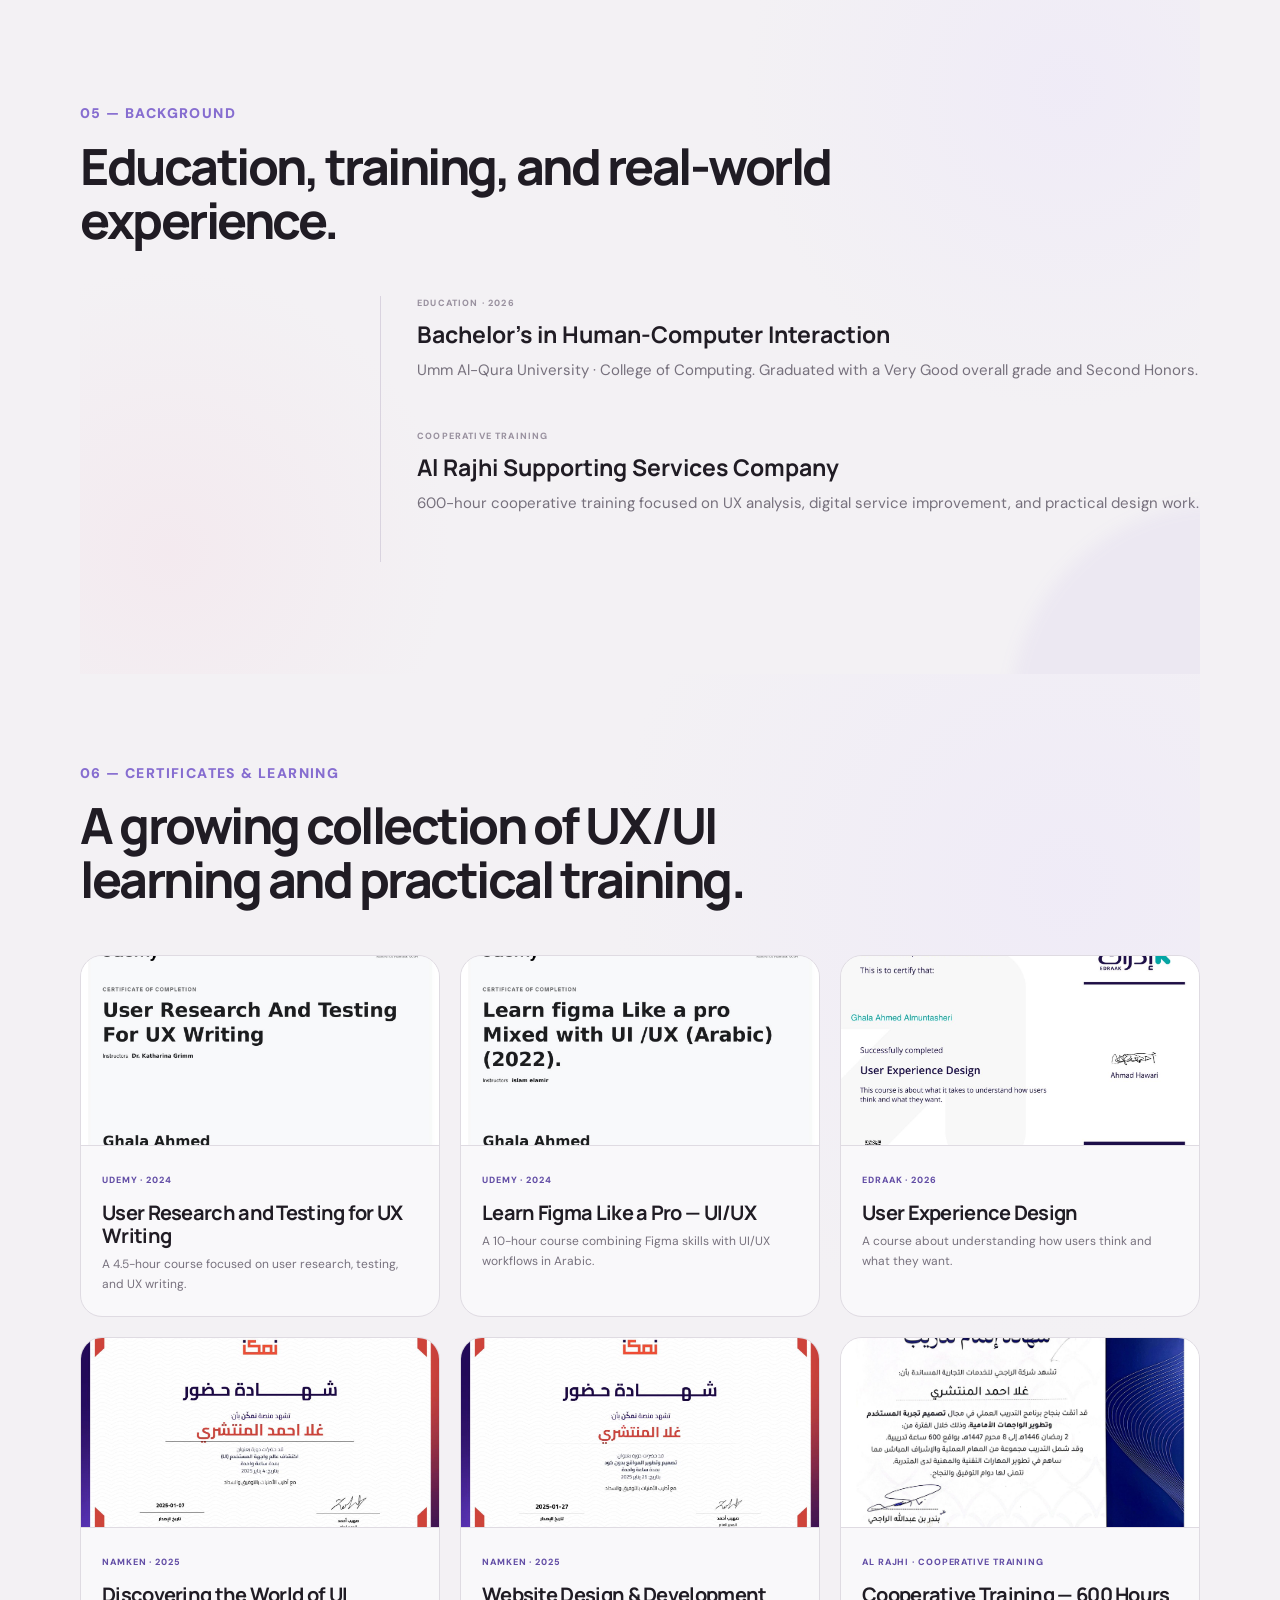
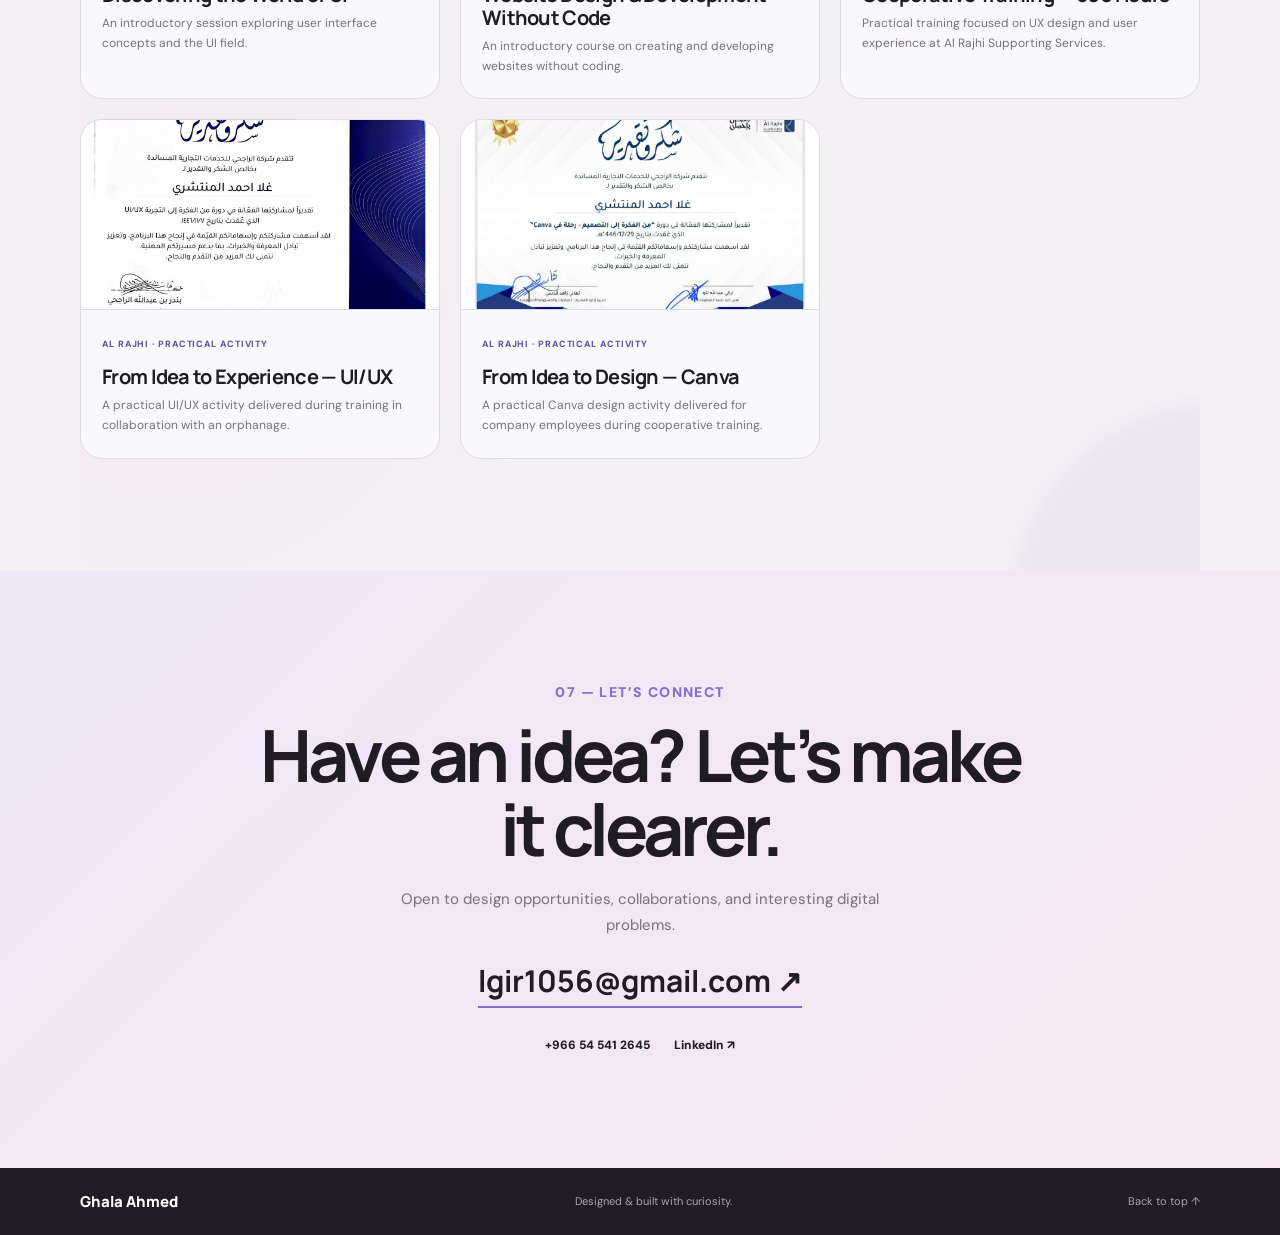
==== commit 04adfab0: "Add files via upload" ====
--- a/index.html
+++ b/index.html
@@ -30,12 +30,12 @@
 <section id="about" class="section about"><div class="wrap two reveal"><div><p class="eyebrow" data-en="01 — About me" data-ar="01 — نبذة عني">01 — About me</p><h2 data-en="UI at the core. HCI beyond the screen." data-ar="تصميم الواجهات في الأساس، والتفاعل بين الإنسان والحاسب يتجاوز الشاشة.">UI at the core. HCI beyond the screen.</h2></div><div class="about-copy"><p class="lead" data-en="I’m Ghala, a UX/UI Designer with a background in Human-Computer Interaction." data-ar="أنا غلا، مصممة UX/UI بخلفية في التفاعل بين الإنسان والحاسب.">I’m Ghala, a UX/UI Designer with a background in Human-Computer Interaction.</p><p data-en="My main focus is interface design, while my HCI background helps me work across user research, problem-solving, user understanding, and accessibility." data-ar="تركيزي الأساسي هو تصميم الواجهات، بينما تساعدني خلفيتي في HCI على العمل في مجالات بحث المستخدم، وحل المشكلات، وفهم المستخدم، وإمكانية الوصول.">My main focus is interface design, while my HCI background helps me work across user research, problem-solving, user understanding, and accessibility.</p><p data-en="I care about clarity, creativity, and making the design fit the product or service it represents. I also enjoy adding a personal design fingerprint without losing the identity of the brand." data-ar="أهتم بالوضوح والإبداع وأن يعكس التصميم المنتج أو الخدمة بالشكل المناسب. كما أحب إضافة بصمتي التصميمية الخاصة دون أن أفقد هوية العلامة.">I care about clarity, creativity, and making the design fit the product or service it represents. I also enjoy adding a personal design fingerprint without losing the identity of the brand.</p><div class="meta"><div><small data-en="FOCUS" data-ar="التركيز">FOCUS</small><b data-en="UI Design · UX Research · Accessibility" data-ar="تصميم الواجهات · بحث UX · إمكانية الوصول">UI Design · UX Research · Accessibility</b></div><div><small data-en="BASED IN" data-ar="الموقع">BASED IN</small><b data-en="Saudi Arabia" data-ar="المملكة العربية السعودية">Saudi Arabia</b></div></div></div></div></section>
 <section id="work" class="section wrap">
 <div class="section-title reveal"><div><p class="eyebrow" data-en="02 — Selected work" data-ar="02 — أعمال مختارة">02 — Selected work</p><h2 data-en="A selection of projects across UI, UX, research, and service design." data-ar="مجموعة من المشاريع في تصميم الواجهات وتجربة المستخدم والبحث وتصميم الخدمات.">A selection of projects across UI, UX, research, and service design.</h2></div></div>
-<a class="featured reveal" href="projects/sehatna.html"><div class="feature-copy"><div class="project-no">01</div><span class="tag" data-en="UX/UI · HCI · USER RESEARCH" data-ar="UX/UI · HCI · بحث المستخدم">UX/UI · HCI · USER RESEARCH</span><h3 data-en="Sehatna" data-ar="صحتنا">Sehatna</h3><p data-en="A family-centered healthcare experience designed to make monitoring medications, appointments, and health information easier." data-ar="تجربة صحية تتمحور حول العائلة، صُممت لتسهيل متابعة الأدوية والمواعيد والمعلومات الصحية.">A family-centered healthcare experience designed to make monitoring medications, appointments, and health information easier.</p><strong data-en="View case study ↗" data-ar="عرض دراسة الحالة ↗">View case study ↗</strong></div><div class="feature-visual image-visual project-cover-frame"><img src="assets/project-covers/sehatna-cover-ui.png" alt="Sehatna family healthcare project cover"></div></a>
+<a class="featured reveal" href="projects/sehatna.html"><div class="feature-copy"><div class="project-no">01</div><span class="tag" data-en="UX/UI · HCI · USER RESEARCH" data-ar="UX/UI · HCI · بحث المستخدم">UX/UI · HCI · USER RESEARCH</span><h3 data-en="Sehatna" data-ar="صحتنا">Sehatna</h3><p data-en="A family-centered healthcare experience designed to make monitoring medications, appointments, and health information easier." data-ar="تجربة صحية تتمحور حول العائلة، صُممت لتسهيل متابعة الأدوية والمواعيد والمعلومات الصحية.">A family-centered healthcare experience designed to make monitoring medications, appointments, and health information easier.</p><strong data-en="View case study ↗" data-ar="عرض دراسة الحالة ↗">View case study ↗</strong></div><div class="feature-visual image-visual project-cover-frame"><img src="assets/project-covers/sehatna.svg" alt="Sehatna family healthcare project cover"></div></a>
 <div class="grid">
 <a class="card reveal" href="projects/volunteer.html"><div class="art image-art project-cover-frame"><img src="assets/project-covers/donation.svg" alt="donation project cover"></div><div class="card-copy"><div class="project-no">02</div><span class="tag" data-en="UX RESEARCH · USABILITY EVALUATION" data-ar="بحث UX · تقييم سهولة الاستخدام">UX RESEARCH · USABILITY EVALUATION</span><h3 data-en="Donation Platforms" data-ar="منصات التبرع">Donation Platforms</h3><p data-en="A usability evaluation of quick-donation experiences across three digital platforms." data-ar="تقييم سهولة استخدام خدمة التبرع السريع عبر ثلاث منصات رقمية.">A usability evaluation of quick-donation experiences across three digital platforms.</p><b data-en="View project ↗" data-ar="عرض المشروع ↗">View project ↗</b></div></a>
 <a class="card reveal" href="projects/madar.html"><div class="art image-art project-cover-frame"><img src="assets/project-covers/madar.svg" alt="madar project cover"></div><div class="card-copy"><div class="project-no">03</div><span class="tag" data-en="UX ANALYSIS · COOPERATIVE TRAINING" data-ar="تحليل UX · تدريب تعاوني">UX ANALYSIS · COOPERATIVE TRAINING</span><h3 data-en="Madar" data-ar="مدار">Madar</h3><p data-en="UX analysis of Madar, the pilgrim-focused app of Al Rajhi Supporting Services." data-ar="تحليل لتطبيق مدار المخصص للحجاج والتابع لشركة الراجحي للخدمات المساندة.">UX analysis of Madar, the pilgrim-focused app of Al Rajhi Supporting Services.</p><b data-en="View project ↗" data-ar="عرض المشروع ↗">View project ↗</b></div></a>
-<a class="card reveal" href="projects/master-brew.html"><div class="art image-art project-cover-frame"><img src="assets/project-covers/master-brew-cover-ui.png" alt="coffee project cover"></div><div class="card-copy"><div class="project-no">04</div><span class="tag" data-en="UI DESIGN · E-COMMERCE · FIGMA" data-ar="تصميم واجهات · تجارة إلكترونية · Figma">UI DESIGN · E-COMMERCE · FIGMA</span><h3 data-en="Master Brew" data-ar="ماستر برو">Master Brew</h3><p data-en="An e-commerce interface for coffee beans and brewing tools." data-ar="واجهة متجر إلكتروني لحبوب القهوة وأدوات تحضيرها.">An e-commerce interface for coffee beans and brewing tools.</p><b data-en="View project ↗" data-ar="عرض المشروع ↗">View project ↗</b></div></a>
-<a class="card reveal" href="projects/makkah-guide.html"><div class="art image-art project-cover-frame"><img src="assets/project-covers/makkah-guide-cover-ui.png" alt="guide project cover"></div><div class="card-copy"><div class="project-no">05</div><span class="tag" data-en="UX/UI · TOURIST GUIDE · COOPERATIVE TRAINING" data-ar="UX/UI · دليل سياحي · تدريب تعاوني">UX/UI · TOURIST GUIDE · COOPERATIVE TRAINING</span><h3 data-en="Pilgrim City Guide" data-ar="دليل الحجاج السياحي">Pilgrim City Guide</h3><p data-en="A 40% complete concept for helping pilgrims discover restaurants and leisure places in Makkah and Madinah." data-ar="مفهوم مكتمل بنسبة 40٪ لمساعدة الحجاج في اكتشاف المطاعم وأماكن الترفيه في مكة والمدينة.">A 40% complete concept for helping pilgrims discover restaurants and leisure places in Makkah and Madinah.</p><b data-en="View project ↗" data-ar="عرض المشروع ↗">View project ↗</b></div></a>
+<a class="card reveal" href="projects/master-brew.html"><div class="art image-art project-cover-frame"><img src="assets/project-covers/master-brew.svg" alt="coffee project cover"></div><div class="card-copy"><div class="project-no">04</div><span class="tag" data-en="UI DESIGN · E-COMMERCE · FIGMA" data-ar="تصميم واجهات · تجارة إلكترونية · Figma">UI DESIGN · E-COMMERCE · FIGMA</span><h3 data-en="Master Brew" data-ar="ماستر برو">Master Brew</h3><p data-en="An e-commerce interface for coffee beans and brewing tools." data-ar="واجهة متجر إلكتروني لحبوب القهوة وأدوات تحضيرها.">An e-commerce interface for coffee beans and brewing tools.</p><b data-en="View project ↗" data-ar="عرض المشروع ↗">View project ↗</b></div></a>
+<a class="card reveal" href="projects/makkah-guide.html"><div class="art image-art project-cover-frame"><img src="assets/project-covers/makkah-guide.svg" alt="guide project cover"></div><div class="card-copy"><div class="project-no">05</div><span class="tag" data-en="UX/UI · TOURIST GUIDE · COOPERATIVE TRAINING" data-ar="UX/UI · دليل سياحي · تدريب تعاوني">UX/UI · TOURIST GUIDE · COOPERATIVE TRAINING</span><h3 data-en="Pilgrim City Guide" data-ar="دليل الحجاج السياحي">Pilgrim City Guide</h3><p data-en="A 40% complete concept for helping pilgrims discover restaurants and leisure places in Makkah and Madinah." data-ar="مفهوم مكتمل بنسبة 40٪ لمساعدة الحجاج في اكتشاف المطاعم وأماكن الترفيه في مكة والمدينة.">A 40% complete concept for helping pilgrims discover restaurants and leisure places in Makkah and Madinah.</p><b data-en="View project ↗" data-ar="عرض المشروع ↗">View project ↗</b></div></a>
 </div></section>
 <section id="skills" class="section wrap"><div class="section-title reveal"><div><p class="eyebrow" data-en="03 — Skills" data-ar="03 — المهارات">03 — Skills</p><h2 data-en="A practical mix of design, research, and technical skills." data-ar="مزيج عملي من مهارات التصميم والبحث والمهارات التقنية.">A practical mix of design, research, and technical skills.</h2></div></div><div class="skills">
 <article class="reveal"><b>⌘</b><h3 data-en="UX & Research" data-ar="UX والبحث">UX & Research</h3><p data-en="User Research · Interviews · Personas · Journey Mapping · Usability Evaluation · Heuristic Evaluation · Accessibility" data-ar="بحث المستخدم · المقابلات · Personas · خرائط الرحلة · تقييم سهولة الاستخدام · التقييم وفق Heuristics · إمكانية الوصول">User Research · Interviews · Personas · Journey Mapping · Usability Evaluation · Heuristic Evaluation · Accessibility</p></article>
@@ -60,6 +60,6 @@
 <a class="cert-card reveal" href="assets/certificates/idea-to-experience.jpg" target="_blank" rel="noreferrer"><div class="cert-thumb"><img src="assets/certificates/idea-to-experience.jpg" alt="From Idea to Experience certificate"></div><div class="cert-copy"><span class="cert-type">AL RAJHI · PRACTICAL ACTIVITY</span><h3 data-en="From Idea to Experience — UI/UX" data-ar="من الفكرة إلى التجربة — UI/UX">From Idea to Experience — UI/UX</h3><p data-en="A practical UI/UX activity delivered during training in collaboration with an orphanage." data-ar="نشاط عملي في UI/UX أُقيم خلال التدريب بالتعاون مع دار أيتام.">A practical UI/UX activity delivered during training in collaboration with an orphanage.</p></div></a>
 <a class="cert-card reveal" href="assets/certificates/idea-to-design.jpg" target="_blank" rel="noreferrer"><div class="cert-thumb"><img src="assets/certificates/idea-to-design.jpg" alt="From Idea to Design certificate"></div><div class="cert-copy"><span class="cert-type">AL RAJHI · PRACTICAL ACTIVITY</span><h3 data-en="From Idea to Design — Canva" data-ar="من الفكرة إلى التصميم — Canva">From Idea to Design — Canva</h3><p data-en="A practical Canva design activity delivered for company employees during cooperative training." data-ar="نشاط عملي في التصميم باستخدام Canva أُقيم لموظفي الشركة خلال التدريب التعاوني.">A practical Canva design activity delivered for company employees during cooperative training.</p></div></a>
 </div></section>
-<section id="contact" class="contact"><div class="wrap reveal"><p class="eyebrow" data-en="07 — Let’s connect" data-ar="07 — تواصل معي">07 — Let’s connect</p><h2 data-en="Have an idea? Let’s make it clearer." data-ar="لديك فكرة؟ لنجعلها أوضح.">Have an idea? Let’s make it clearer.</h2><p data-en="Open to design opportunities, collaborations, and interesting digital problems." data-ar="مهتمة بفرص التصميم والتعاون والمشكلات الرقمية التي تستحق الحل.">Open to design opportunities, collaborations, and interesting digital problems.</p><a class="email" href="mailto:ghalaahmed04@outlook.com">ghalaahmed04@outlook.com ↗</a><div class="contact-details"><a href="tel:+966545412645">+966 54 541 2645</a><a href="https://www.linkedin.com/in/ghala-ahmed-663011274" target="_blank" rel="noreferrer">LinkedIn ↗</a></div></div></section>
+<section id="contact" class="contact"><div class="wrap reveal"><p class="eyebrow" data-en="07 — Let’s connect" data-ar="07 — تواصل معي">07 — Let’s connect</p><h2 data-en="Have an idea? Let’s make it clearer." data-ar="لديك فكرة؟ لنجعلها أوضح.">Have an idea? Let’s make it clearer.</h2><p data-en="Open to design opportunities, collaborations, and interesting digital problems." data-ar="مهتمة بفرص التصميم والتعاون والمشكلات الرقمية التي تستحق الحل.">Open to design opportunities, collaborations, and interesting digital problems.</p><a class="email" href="mailto:lgir1056@gmail.com">lgir1056@gmail.com ↗</a><div class="contact-details"><a href="tel:+966545412645">+966 54 541 2645</a><a href="https://www.linkedin.com/in/ghala-ahmed-663011274" target="_blank" rel="noreferrer">LinkedIn ↗</a></div></div></section>
 </main><footer><div class="wrap"><b>Ghala Ahmed</b><span data-en="Designed & built with curiosity." data-ar="صُمم وبُني بفضول واهتمام بالتفاصيل.">Designed & built with curiosity.</span><a href="#top" data-en="Back to top ↑" data-ar="العودة للأعلى ↑">Back to top ↑</a></div></footer>
 <script src="assets/script.js"></script></body></html>
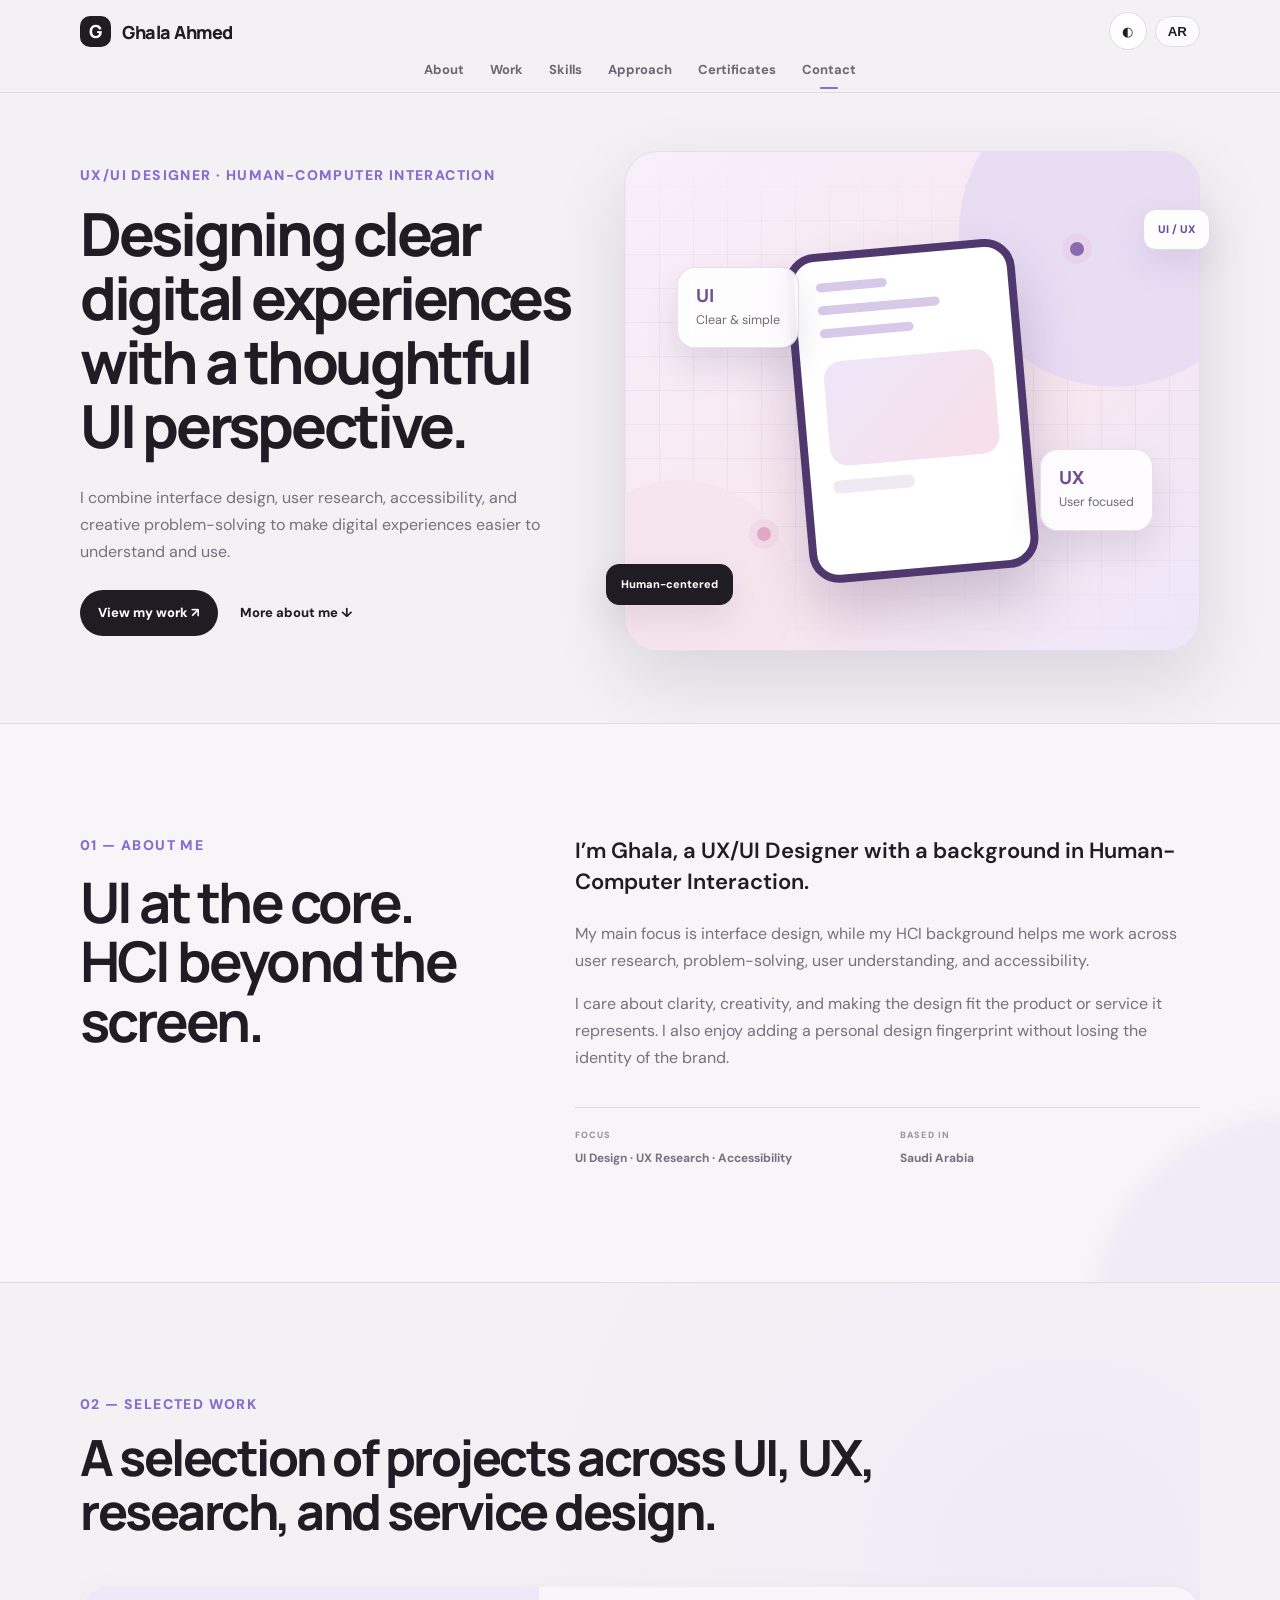
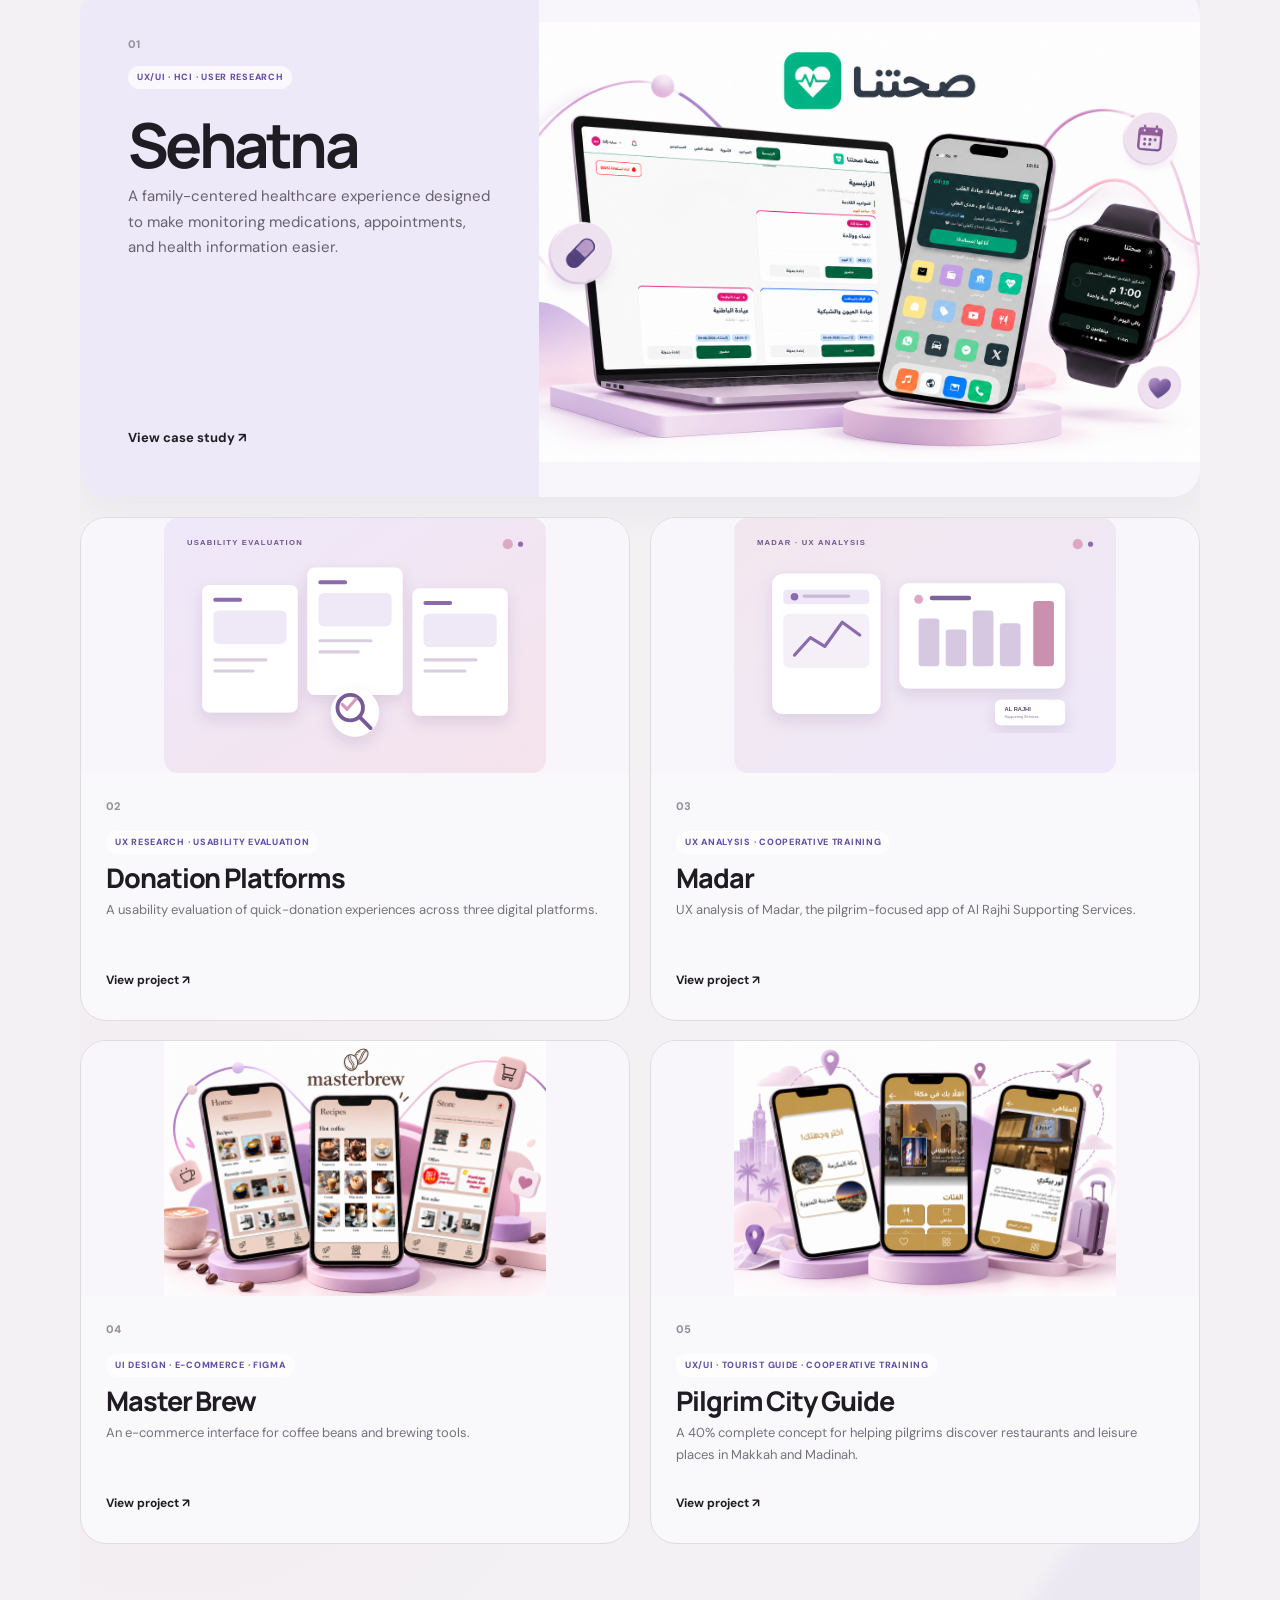
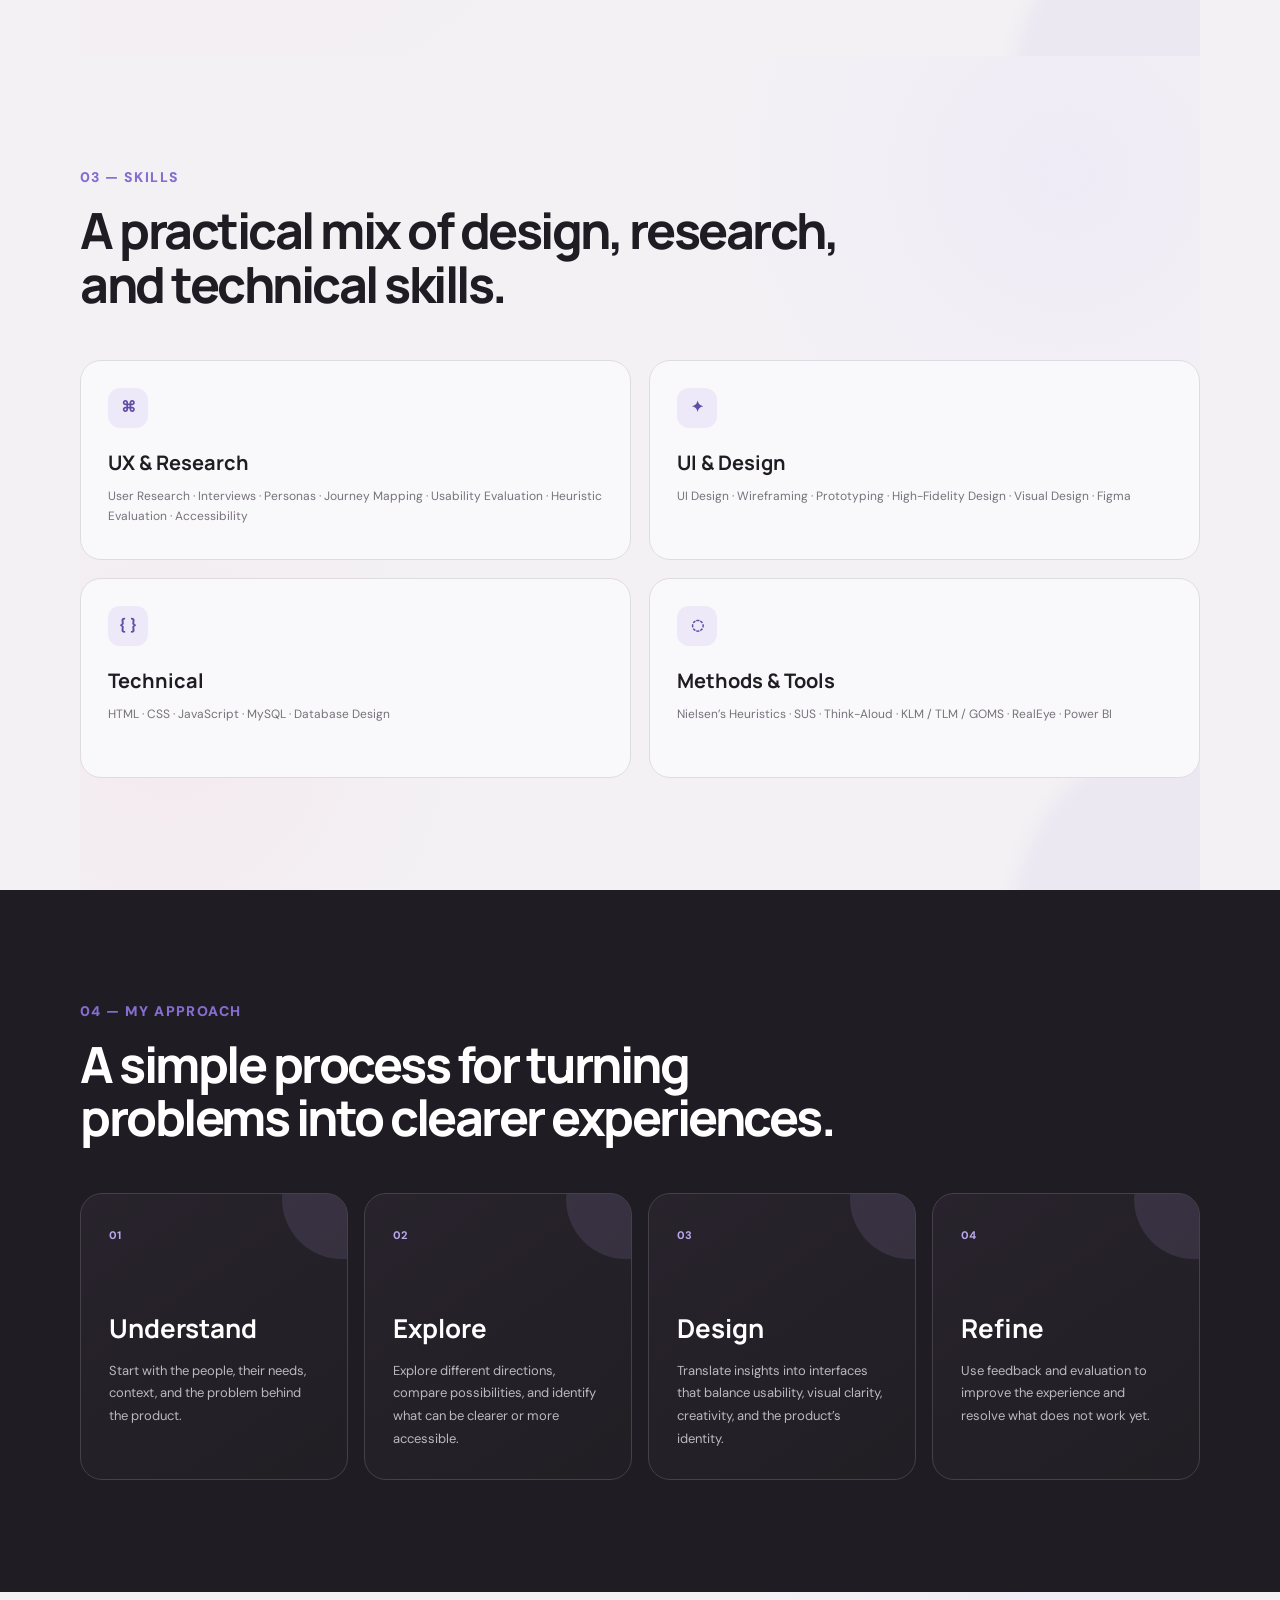
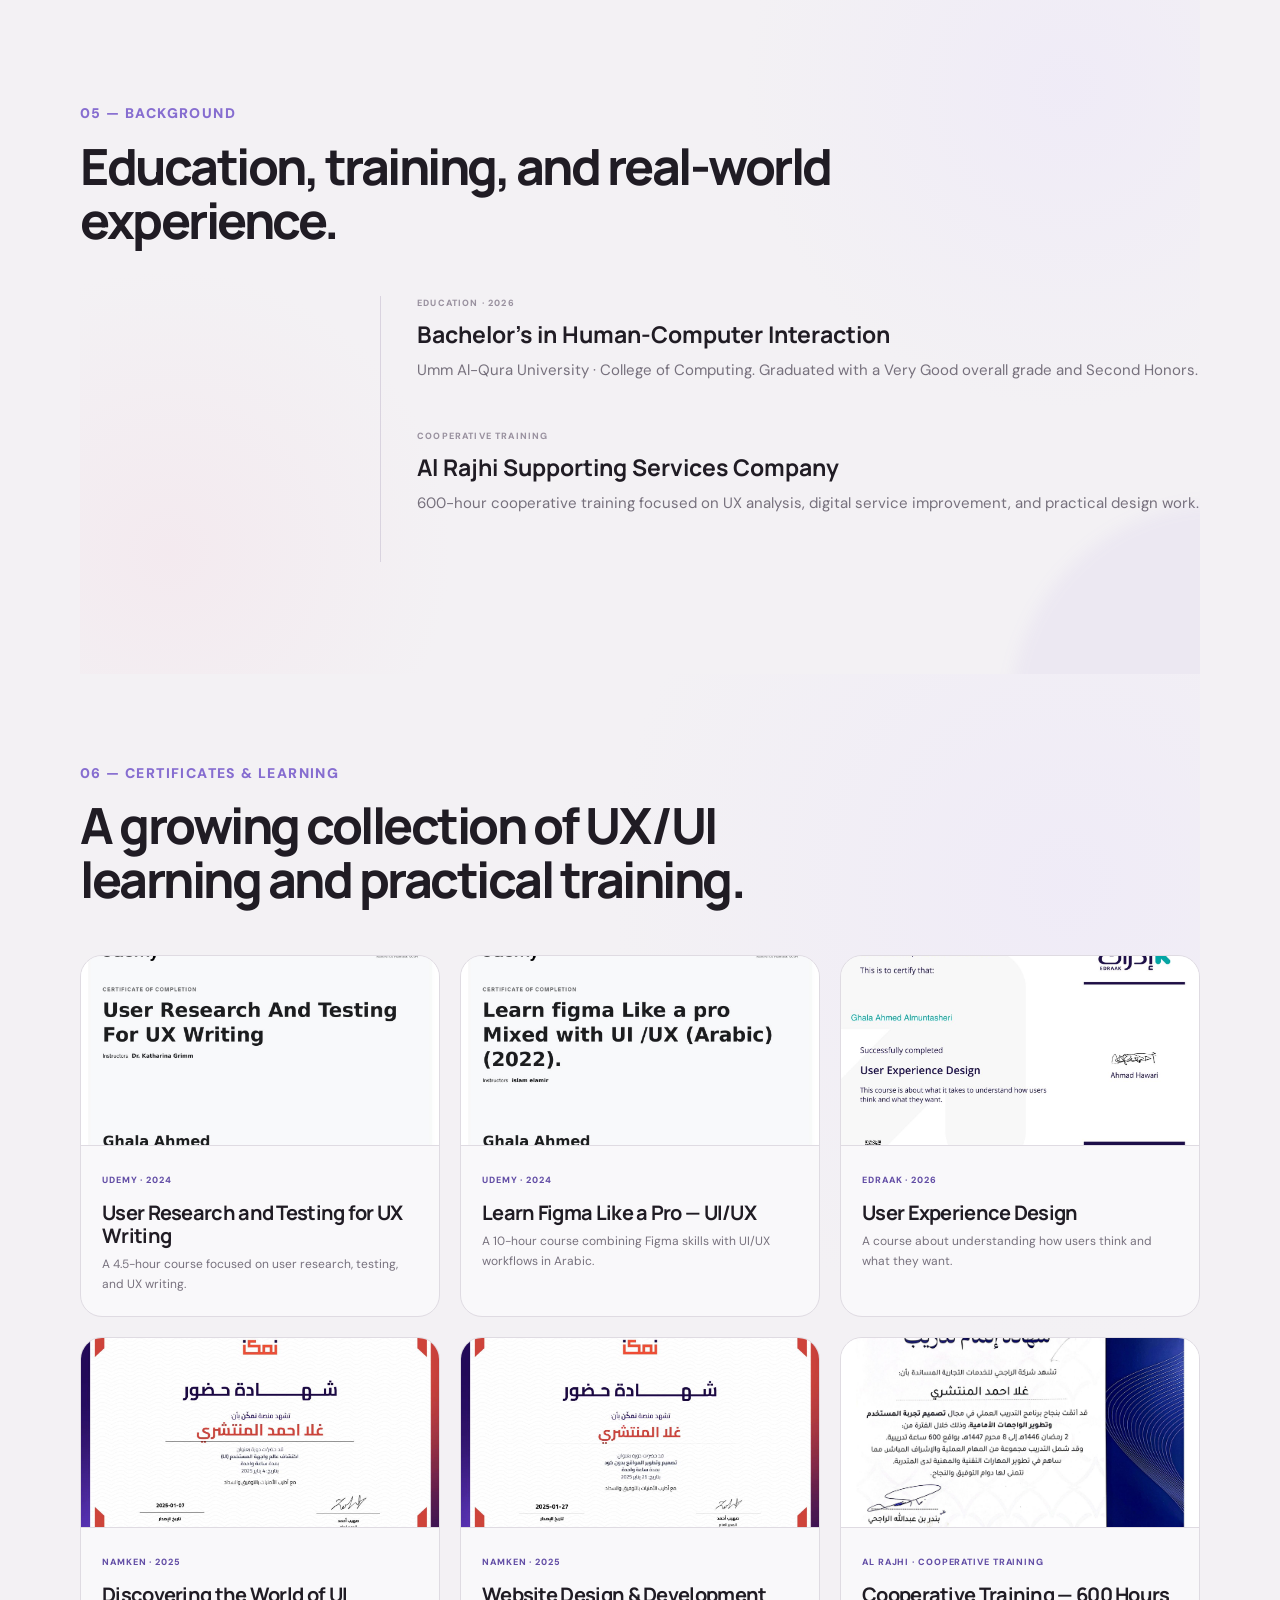
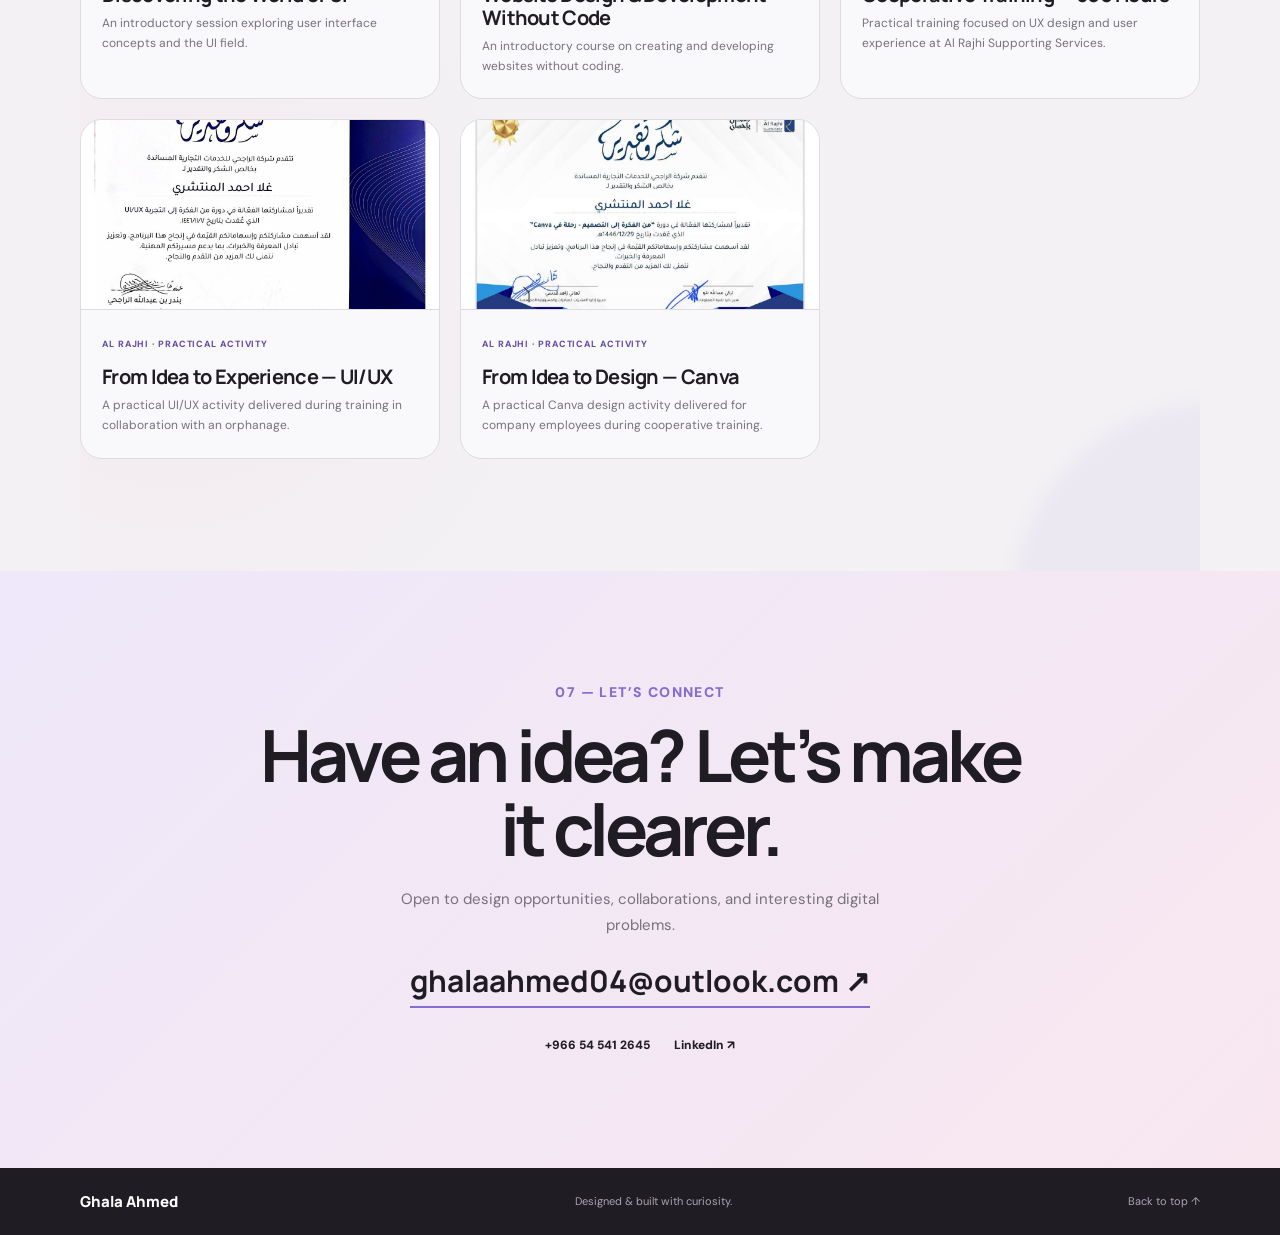
==== commit 2a9fe8da: "Add files via upload" ====
--- a/index.html
+++ b/index.html
@@ -30,12 +30,12 @@
 <section id="about" class="section about"><div class="wrap two reveal"><div><p class="eyebrow" data-en="01 — About me" data-ar="01 — نبذة عني">01 — About me</p><h2 data-en="UI at the core. HCI beyond the screen." data-ar="تصميم الواجهات في الأساس، والتفاعل بين الإنسان والحاسب يتجاوز الشاشة.">UI at the core. HCI beyond the screen.</h2></div><div class="about-copy"><p class="lead" data-en="I’m Ghala, a UX/UI Designer with a background in Human-Computer Interaction." data-ar="أنا غلا، مصممة UX/UI بخلفية في التفاعل بين الإنسان والحاسب.">I’m Ghala, a UX/UI Designer with a background in Human-Computer Interaction.</p><p data-en="My main focus is interface design, while my HCI background helps me work across user research, problem-solving, user understanding, and accessibility." data-ar="تركيزي الأساسي هو تصميم الواجهات، بينما تساعدني خلفيتي في HCI على العمل في مجالات بحث المستخدم، وحل المشكلات، وفهم المستخدم، وإمكانية الوصول.">My main focus is interface design, while my HCI background helps me work across user research, problem-solving, user understanding, and accessibility.</p><p data-en="I care about clarity, creativity, and making the design fit the product or service it represents. I also enjoy adding a personal design fingerprint without losing the identity of the brand." data-ar="أهتم بالوضوح والإبداع وأن يعكس التصميم المنتج أو الخدمة بالشكل المناسب. كما أحب إضافة بصمتي التصميمية الخاصة دون أن أفقد هوية العلامة.">I care about clarity, creativity, and making the design fit the product or service it represents. I also enjoy adding a personal design fingerprint without losing the identity of the brand.</p><div class="meta"><div><small data-en="FOCUS" data-ar="التركيز">FOCUS</small><b data-en="UI Design · UX Research · Accessibility" data-ar="تصميم الواجهات · بحث UX · إمكانية الوصول">UI Design · UX Research · Accessibility</b></div><div><small data-en="BASED IN" data-ar="الموقع">BASED IN</small><b data-en="Saudi Arabia" data-ar="المملكة العربية السعودية">Saudi Arabia</b></div></div></div></div></section>
 <section id="work" class="section wrap">
 <div class="section-title reveal"><div><p class="eyebrow" data-en="02 — Selected work" data-ar="02 — أعمال مختارة">02 — Selected work</p><h2 data-en="A selection of projects across UI, UX, research, and service design." data-ar="مجموعة من المشاريع في تصميم الواجهات وتجربة المستخدم والبحث وتصميم الخدمات.">A selection of projects across UI, UX, research, and service design.</h2></div></div>
-<a class="featured reveal" href="projects/sehatna.html"><div class="feature-copy"><div class="project-no">01</div><span class="tag" data-en="UX/UI · HCI · USER RESEARCH" data-ar="UX/UI · HCI · بحث المستخدم">UX/UI · HCI · USER RESEARCH</span><h3 data-en="Sehatna" data-ar="صحتنا">Sehatna</h3><p data-en="A family-centered healthcare experience designed to make monitoring medications, appointments, and health information easier." data-ar="تجربة صحية تتمحور حول العائلة، صُممت لتسهيل متابعة الأدوية والمواعيد والمعلومات الصحية.">A family-centered healthcare experience designed to make monitoring medications, appointments, and health information easier.</p><strong data-en="View case study ↗" data-ar="عرض دراسة الحالة ↗">View case study ↗</strong></div><div class="feature-visual image-visual project-cover-frame"><img src="assets/project-covers/sehatna.svg" alt="Sehatna family healthcare project cover"></div></a>
+<a class="featured reveal project-showcase" data-project-tilt href="projects/sehatna.html"><div class="feature-copy"><div class="project-no">01</div><span class="tag" data-en="UX/UI · HCI · USER RESEARCH" data-ar="UX/UI · HCI · بحث المستخدم">UX/UI · HCI · USER RESEARCH</span><h3 data-en="Sehatna" data-ar="صحتنا">Sehatna</h3><p data-en="A family-centered healthcare experience designed to make monitoring medications, appointments, and health information easier." data-ar="تجربة صحية تتمحور حول العائلة، صُممت لتسهيل متابعة الأدوية والمواعيد والمعلومات الصحية.">A family-centered healthcare experience designed to make monitoring medications, appointments, and health information easier.</p><strong data-en="View case study ↗" data-ar="عرض دراسة الحالة ↗">View case study ↗</strong></div><div class="feature-visual image-visual project-cover-frame"><img src="assets/project-covers/sehatna-showcase.png" alt="Sehatna family healthcare project cover"></div></a>
 <div class="grid">
-<a class="card reveal" href="projects/volunteer.html"><div class="art image-art project-cover-frame"><img src="assets/project-covers/donation.svg" alt="donation project cover"></div><div class="card-copy"><div class="project-no">02</div><span class="tag" data-en="UX RESEARCH · USABILITY EVALUATION" data-ar="بحث UX · تقييم سهولة الاستخدام">UX RESEARCH · USABILITY EVALUATION</span><h3 data-en="Donation Platforms" data-ar="منصات التبرع">Donation Platforms</h3><p data-en="A usability evaluation of quick-donation experiences across three digital platforms." data-ar="تقييم سهولة استخدام خدمة التبرع السريع عبر ثلاث منصات رقمية.">A usability evaluation of quick-donation experiences across three digital platforms.</p><b data-en="View project ↗" data-ar="عرض المشروع ↗">View project ↗</b></div></a>
-<a class="card reveal" href="projects/madar.html"><div class="art image-art project-cover-frame"><img src="assets/project-covers/madar.svg" alt="madar project cover"></div><div class="card-copy"><div class="project-no">03</div><span class="tag" data-en="UX ANALYSIS · COOPERATIVE TRAINING" data-ar="تحليل UX · تدريب تعاوني">UX ANALYSIS · COOPERATIVE TRAINING</span><h3 data-en="Madar" data-ar="مدار">Madar</h3><p data-en="UX analysis of Madar, the pilgrim-focused app of Al Rajhi Supporting Services." data-ar="تحليل لتطبيق مدار المخصص للحجاج والتابع لشركة الراجحي للخدمات المساندة.">UX analysis of Madar, the pilgrim-focused app of Al Rajhi Supporting Services.</p><b data-en="View project ↗" data-ar="عرض المشروع ↗">View project ↗</b></div></a>
-<a class="card reveal" href="projects/master-brew.html"><div class="art image-art project-cover-frame"><img src="assets/project-covers/master-brew.svg" alt="coffee project cover"></div><div class="card-copy"><div class="project-no">04</div><span class="tag" data-en="UI DESIGN · E-COMMERCE · FIGMA" data-ar="تصميم واجهات · تجارة إلكترونية · Figma">UI DESIGN · E-COMMERCE · FIGMA</span><h3 data-en="Master Brew" data-ar="ماستر برو">Master Brew</h3><p data-en="An e-commerce interface for coffee beans and brewing tools." data-ar="واجهة متجر إلكتروني لحبوب القهوة وأدوات تحضيرها.">An e-commerce interface for coffee beans and brewing tools.</p><b data-en="View project ↗" data-ar="عرض المشروع ↗">View project ↗</b></div></a>
-<a class="card reveal" href="projects/makkah-guide.html"><div class="art image-art project-cover-frame"><img src="assets/project-covers/makkah-guide.svg" alt="guide project cover"></div><div class="card-copy"><div class="project-no">05</div><span class="tag" data-en="UX/UI · TOURIST GUIDE · COOPERATIVE TRAINING" data-ar="UX/UI · دليل سياحي · تدريب تعاوني">UX/UI · TOURIST GUIDE · COOPERATIVE TRAINING</span><h3 data-en="Pilgrim City Guide" data-ar="دليل الحجاج السياحي">Pilgrim City Guide</h3><p data-en="A 40% complete concept for helping pilgrims discover restaurants and leisure places in Makkah and Madinah." data-ar="مفهوم مكتمل بنسبة 40٪ لمساعدة الحجاج في اكتشاف المطاعم وأماكن الترفيه في مكة والمدينة.">A 40% complete concept for helping pilgrims discover restaurants and leisure places in Makkah and Madinah.</p><b data-en="View project ↗" data-ar="عرض المشروع ↗">View project ↗</b></div></a>
+<a class="card reveal project-showcase" data-project-tilt href="projects/volunteer.html"><div class="art image-art project-cover-frame"><img src="assets/project-covers/donation.svg" alt="donation project cover"></div><div class="card-copy"><div class="project-no">02</div><span class="tag" data-en="UX RESEARCH · USABILITY EVALUATION" data-ar="بحث UX · تقييم سهولة الاستخدام">UX RESEARCH · USABILITY EVALUATION</span><h3 data-en="Donation Platforms" data-ar="منصات التبرع">Donation Platforms</h3><p data-en="A usability evaluation of quick-donation experiences across three digital platforms." data-ar="تقييم سهولة استخدام خدمة التبرع السريع عبر ثلاث منصات رقمية.">A usability evaluation of quick-donation experiences across three digital platforms.</p><b data-en="View project ↗" data-ar="عرض المشروع ↗">View project ↗</b></div></a>
+<a class="card reveal project-showcase" data-project-tilt href="projects/madar.html"><div class="art image-art project-cover-frame"><img src="assets/project-covers/madar.svg" alt="madar project cover"></div><div class="card-copy"><div class="project-no">03</div><span class="tag" data-en="UX ANALYSIS · COOPERATIVE TRAINING" data-ar="تحليل UX · تدريب تعاوني">UX ANALYSIS · COOPERATIVE TRAINING</span><h3 data-en="Madar" data-ar="مدار">Madar</h3><p data-en="UX analysis of Madar, the pilgrim-focused app of Al Rajhi Supporting Services." data-ar="تحليل لتطبيق مدار المخصص للحجاج والتابع لشركة الراجحي للخدمات المساندة.">UX analysis of Madar, the pilgrim-focused app of Al Rajhi Supporting Services.</p><b data-en="View project ↗" data-ar="عرض المشروع ↗">View project ↗</b></div></a>
+<a class="card reveal project-showcase" data-project-tilt href="projects/master-brew.html"><div class="art image-art project-cover-frame"><img src="assets/project-covers/master-brew-showcase.png" alt="coffee project cover"></div><div class="card-copy"><div class="project-no">04</div><span class="tag" data-en="UI DESIGN · E-COMMERCE · FIGMA" data-ar="تصميم واجهات · تجارة إلكترونية · Figma">UI DESIGN · E-COMMERCE · FIGMA</span><h3 data-en="Master Brew" data-ar="ماستر برو">Master Brew</h3><p data-en="An e-commerce interface for coffee beans and brewing tools." data-ar="واجهة متجر إلكتروني لحبوب القهوة وأدوات تحضيرها.">An e-commerce interface for coffee beans and brewing tools.</p><b data-en="View project ↗" data-ar="عرض المشروع ↗">View project ↗</b></div></a>
+<a class="card reveal project-showcase" data-project-tilt href="projects/makkah-guide.html"><div class="art image-art project-cover-frame"><img src="assets/project-covers/makkah-guide-showcase.png" alt="guide project cover"></div><div class="card-copy"><div class="project-no">05</div><span class="tag" data-en="UX/UI · TOURIST GUIDE · COOPERATIVE TRAINING" data-ar="UX/UI · دليل سياحي · تدريب تعاوني">UX/UI · TOURIST GUIDE · COOPERATIVE TRAINING</span><h3 data-en="Pilgrim City Guide" data-ar="دليل الحجاج السياحي">Pilgrim City Guide</h3><p data-en="A 40% complete concept for helping pilgrims discover restaurants and leisure places in Makkah and Madinah." data-ar="مفهوم مكتمل بنسبة 40٪ لمساعدة الحجاج في اكتشاف المطاعم وأماكن الترفيه في مكة والمدينة.">A 40% complete concept for helping pilgrims discover restaurants and leisure places in Makkah and Madinah.</p><b data-en="View project ↗" data-ar="عرض المشروع ↗">View project ↗</b></div></a>
 </div></section>
 <section id="skills" class="section wrap"><div class="section-title reveal"><div><p class="eyebrow" data-en="03 — Skills" data-ar="03 — المهارات">03 — Skills</p><h2 data-en="A practical mix of design, research, and technical skills." data-ar="مزيج عملي من مهارات التصميم والبحث والمهارات التقنية.">A practical mix of design, research, and technical skills.</h2></div></div><div class="skills">
 <article class="reveal"><b>⌘</b><h3 data-en="UX & Research" data-ar="UX والبحث">UX & Research</h3><p data-en="User Research · Interviews · Personas · Journey Mapping · Usability Evaluation · Heuristic Evaluation · Accessibility" data-ar="بحث المستخدم · المقابلات · Personas · خرائط الرحلة · تقييم سهولة الاستخدام · التقييم وفق Heuristics · إمكانية الوصول">User Research · Interviews · Personas · Journey Mapping · Usability Evaluation · Heuristic Evaluation · Accessibility</p></article>
@@ -60,6 +60,6 @@
 <a class="cert-card reveal" href="assets/certificates/idea-to-experience.jpg" target="_blank" rel="noreferrer"><div class="cert-thumb"><img src="assets/certificates/idea-to-experience.jpg" alt="From Idea to Experience certificate"></div><div class="cert-copy"><span class="cert-type">AL RAJHI · PRACTICAL ACTIVITY</span><h3 data-en="From Idea to Experience — UI/UX" data-ar="من الفكرة إلى التجربة — UI/UX">From Idea to Experience — UI/UX</h3><p data-en="A practical UI/UX activity delivered during training in collaboration with an orphanage." data-ar="نشاط عملي في UI/UX أُقيم خلال التدريب بالتعاون مع دار أيتام.">A practical UI/UX activity delivered during training in collaboration with an orphanage.</p></div></a>
 <a class="cert-card reveal" href="assets/certificates/idea-to-design.jpg" target="_blank" rel="noreferrer"><div class="cert-thumb"><img src="assets/certificates/idea-to-design.jpg" alt="From Idea to Design certificate"></div><div class="cert-copy"><span class="cert-type">AL RAJHI · PRACTICAL ACTIVITY</span><h3 data-en="From Idea to Design — Canva" data-ar="من الفكرة إلى التصميم — Canva">From Idea to Design — Canva</h3><p data-en="A practical Canva design activity delivered for company employees during cooperative training." data-ar="نشاط عملي في التصميم باستخدام Canva أُقيم لموظفي الشركة خلال التدريب التعاوني.">A practical Canva design activity delivered for company employees during cooperative training.</p></div></a>
 </div></section>
-<section id="contact" class="contact"><div class="wrap reveal"><p class="eyebrow" data-en="07 — Let’s connect" data-ar="07 — تواصل معي">07 — Let’s connect</p><h2 data-en="Have an idea? Let’s make it clearer." data-ar="لديك فكرة؟ لنجعلها أوضح.">Have an idea? Let’s make it clearer.</h2><p data-en="Open to design opportunities, collaborations, and interesting digital problems." data-ar="مهتمة بفرص التصميم والتعاون والمشكلات الرقمية التي تستحق الحل.">Open to design opportunities, collaborations, and interesting digital problems.</p><a class="email" href="mailto:lgir1056@gmail.com">lgir1056@gmail.com ↗</a><div class="contact-details"><a href="tel:+966545412645">+966 54 541 2645</a><a href="https://www.linkedin.com/in/ghala-ahmed-663011274" target="_blank" rel="noreferrer">LinkedIn ↗</a></div></div></section>
+<section id="contact" class="contact"><div class="wrap reveal"><p class="eyebrow" data-en="07 — Let’s connect" data-ar="07 — تواصل معي">07 — Let’s connect</p><h2 data-en="Have an idea? Let’s make it clearer." data-ar="لديك فكرة؟ لنجعلها أوضح.">Have an idea? Let’s make it clearer.</h2><p data-en="Open to design opportunities, collaborations, and interesting digital problems." data-ar="مهتمة بفرص التصميم والتعاون والمشكلات الرقمية التي تستحق الحل.">Open to design opportunities, collaborations, and interesting digital problems.</p><a class="email" href="mailto:ghalaahmed04@outlook.com">ghalaahmed04@outlook.com ↗</a><div class="contact-details"><a href="tel:+966545412645">+966 54 541 2645</a><a href="https://www.linkedin.com/in/ghala-ahmed-663011274" target="_blank" rel="noreferrer">LinkedIn ↗</a></div></div></section>
 </main><footer><div class="wrap"><b>Ghala Ahmed</b><span data-en="Designed & built with curiosity." data-ar="صُمم وبُني بفضول واهتمام بالتفاصيل.">Designed & built with curiosity.</span><a href="#top" data-en="Back to top ↑" data-ar="العودة للأعلى ↑">Back to top ↑</a></div></footer>
 <script src="assets/script.js"></script></body></html>
--- a/assets/style.css
+++ b/assets/style.css
@@ -205,3 +205,56 @@
   .nav-controls button#theme{width:34px;height:34px}
   .nav-controls #lang{padding:6px 10px}
 }
+
+
+/* Interactive project showcase covers — original uploaded PNGs are displayed intact. */
+.project-showcase { perspective: 1100px; transform-style: preserve-3d; }
+.project-showcase .project-cover-frame { position: relative; overflow: hidden; }
+.project-showcase .project-cover-frame img,
+.project-showcase > .image-visual img,
+.project-showcase > .art img,
+.case-hero.project-showcase .case-hero-image {
+  object-fit: contain !important;
+  object-position: center !important;
+  transform: translateZ(0) scale(1);
+  transition: transform .45s cubic-bezier(.2,.75,.25,1), filter .35s ease;
+}
+.project-showcase .project-cover-frame:after,
+.case-hero.project-showcase:after {
+  content:"";
+  position:absolute;
+  inset:0;
+  pointer-events:none;
+  background: linear-gradient(115deg, rgba(255,255,255,0) 0%, rgba(255,255,255,.16) 45%, rgba(255,255,255,0) 65%);
+  transform: translateX(-120%);
+  transition: transform .8s cubic-bezier(.2,.65,.2,1);
+}
+.project-showcase:hover .project-cover-frame:after,
+.project-showcase:hover.case-hero:after { transform: translateX(120%); }
+.project-showcase:hover .project-cover-frame img,
+.project-showcase:hover .image-visual img,
+.project-showcase:hover .art img,
+.case-hero.project-showcase:hover .case-hero-image { transform: translateZ(12px) scale(1.012); filter: saturate(1.015) contrast(1.01); }
+.project-showcase:focus-visible { outline: 2px solid var(--purple); outline-offset: 5px; }
+
+/* Use the user-supplied showcase as the complete visual; never crop it. */
+.project-showcase .project-cover-frame,
+.featured .feature-visual.project-cover-frame,
+.card .art.project-cover-frame { background: #f8f6fb !important; }
+.project-showcase .project-cover-frame img,
+.card .art.project-cover-frame img,
+.featured .feature-visual.project-cover-frame img { width:100%; height:100%; }
+.case-hero.project-showcase { background:#f8f6fb; border-radius:32px; overflow:hidden; border:1px solid var(--line); box-shadow:0 22px 60px rgba(55,39,73,.10); }
+.case-hero.project-showcase .case-hero-image { width:100%; height:auto; display:block; }
+
+@media (max-width:650px){
+  .project-showcase:hover .project-cover-frame img,
+  .project-showcase:hover .image-visual img,
+  .project-showcase:hover .art img,
+  .case-hero.project-showcase:hover .case-hero-image { transform:none; filter:none; }
+  .project-showcase .project-cover-frame:after,
+  .case-hero.project-showcase:after { display:none; }
+}
+@media (prefers-reduced-motion: reduce){
+  .project-showcase, .project-showcase * { transition:none !important; }
+}
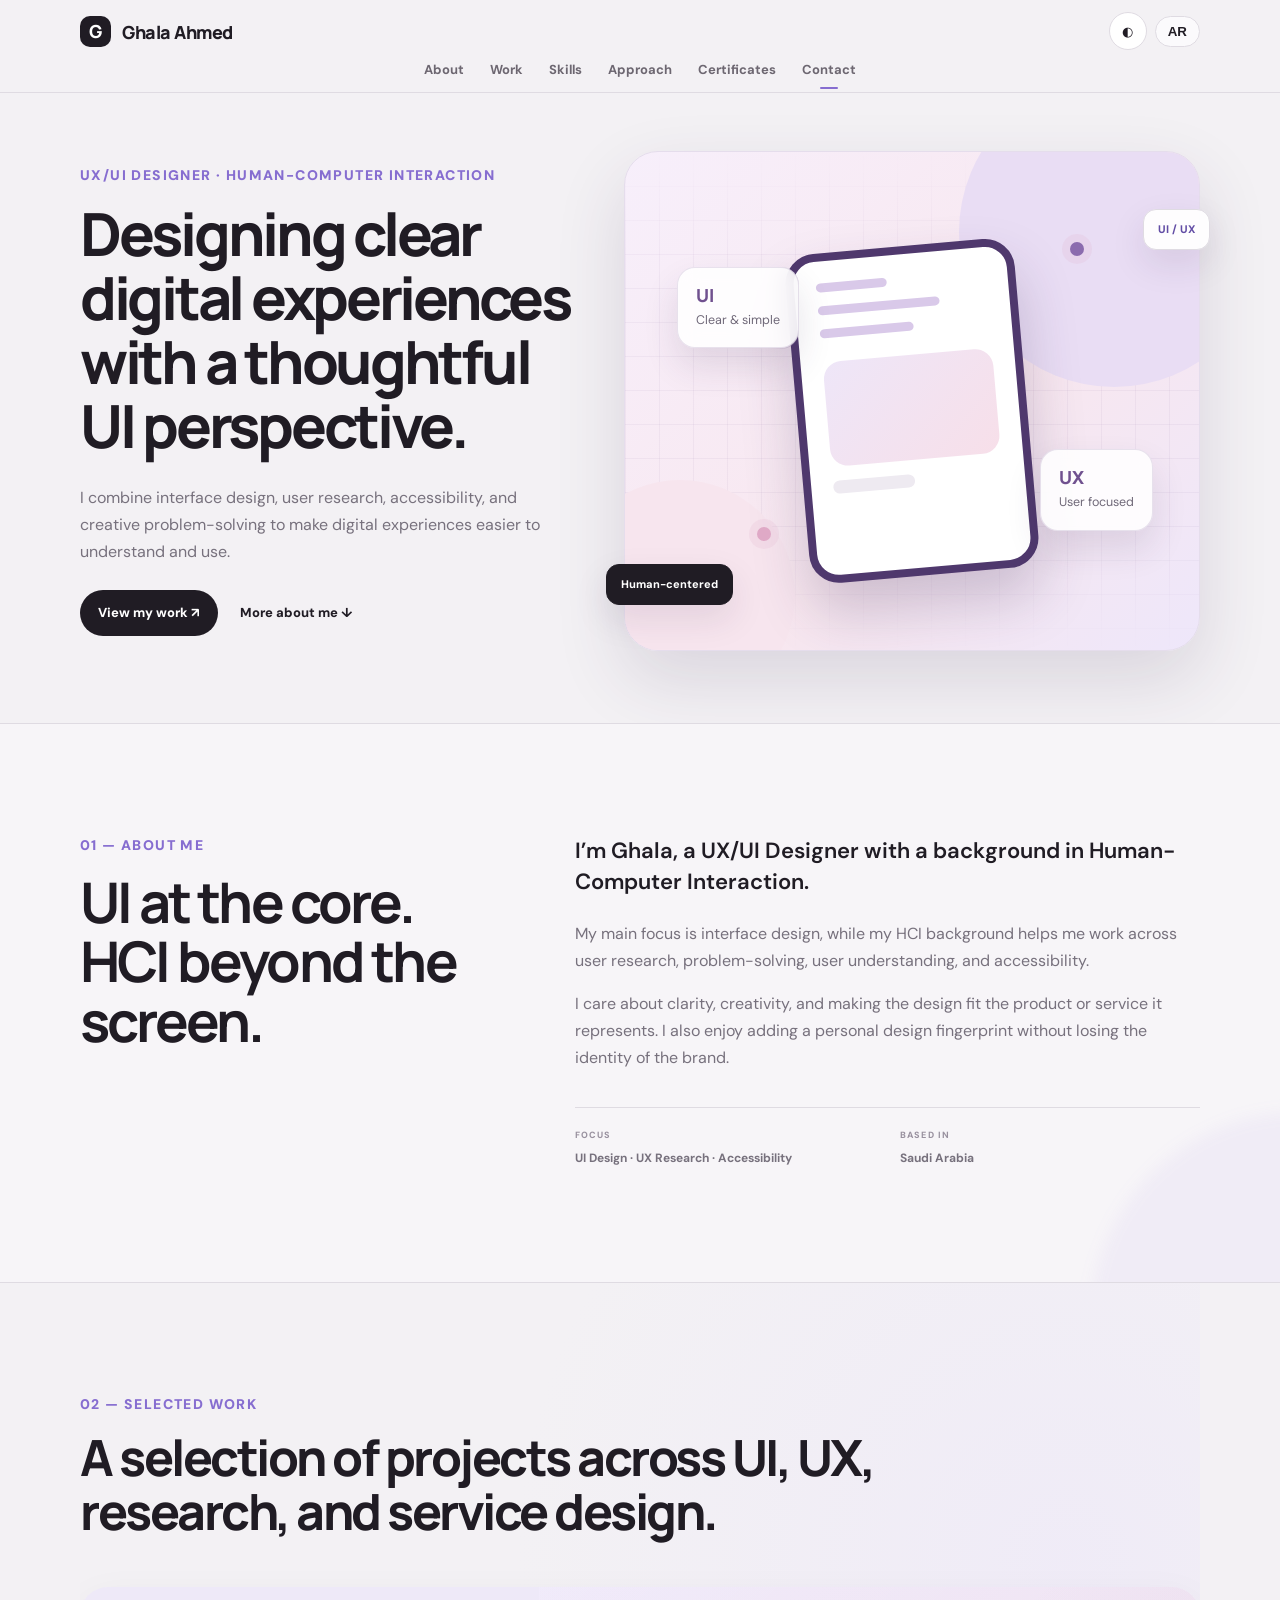
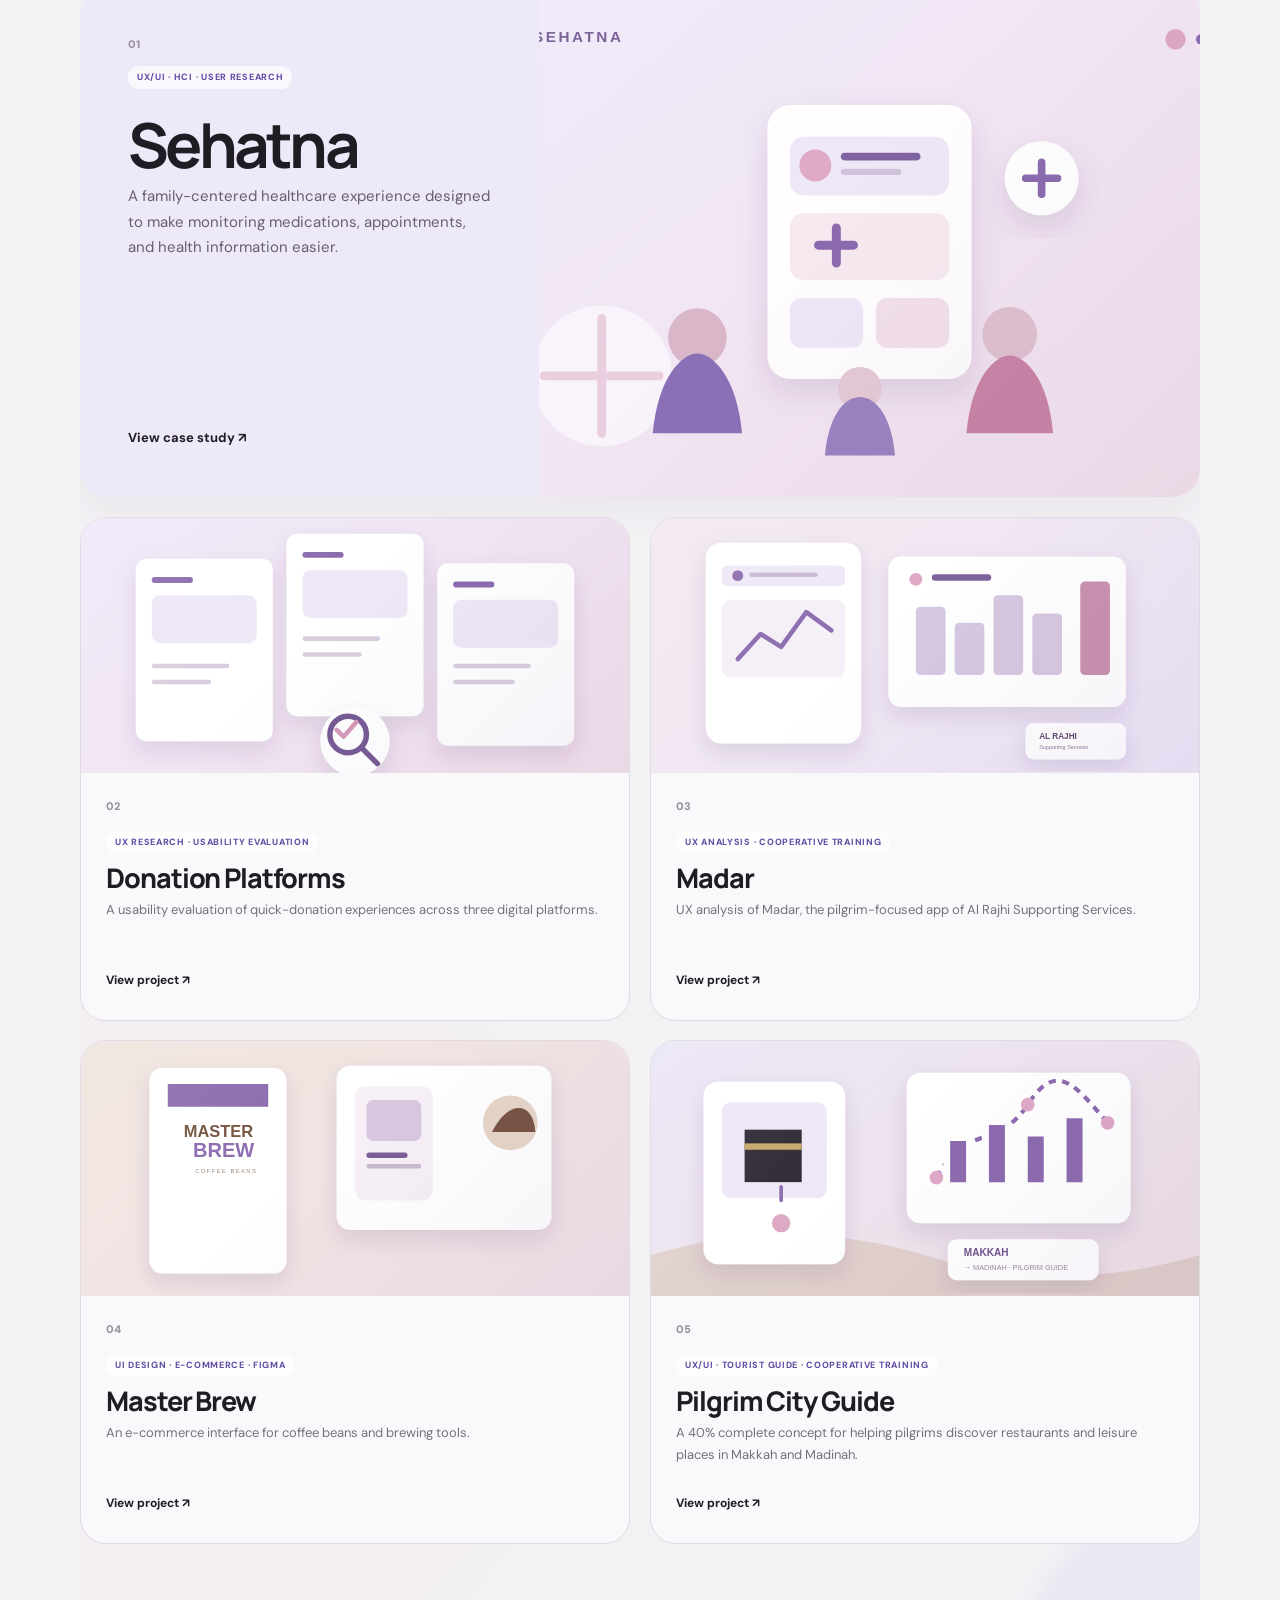
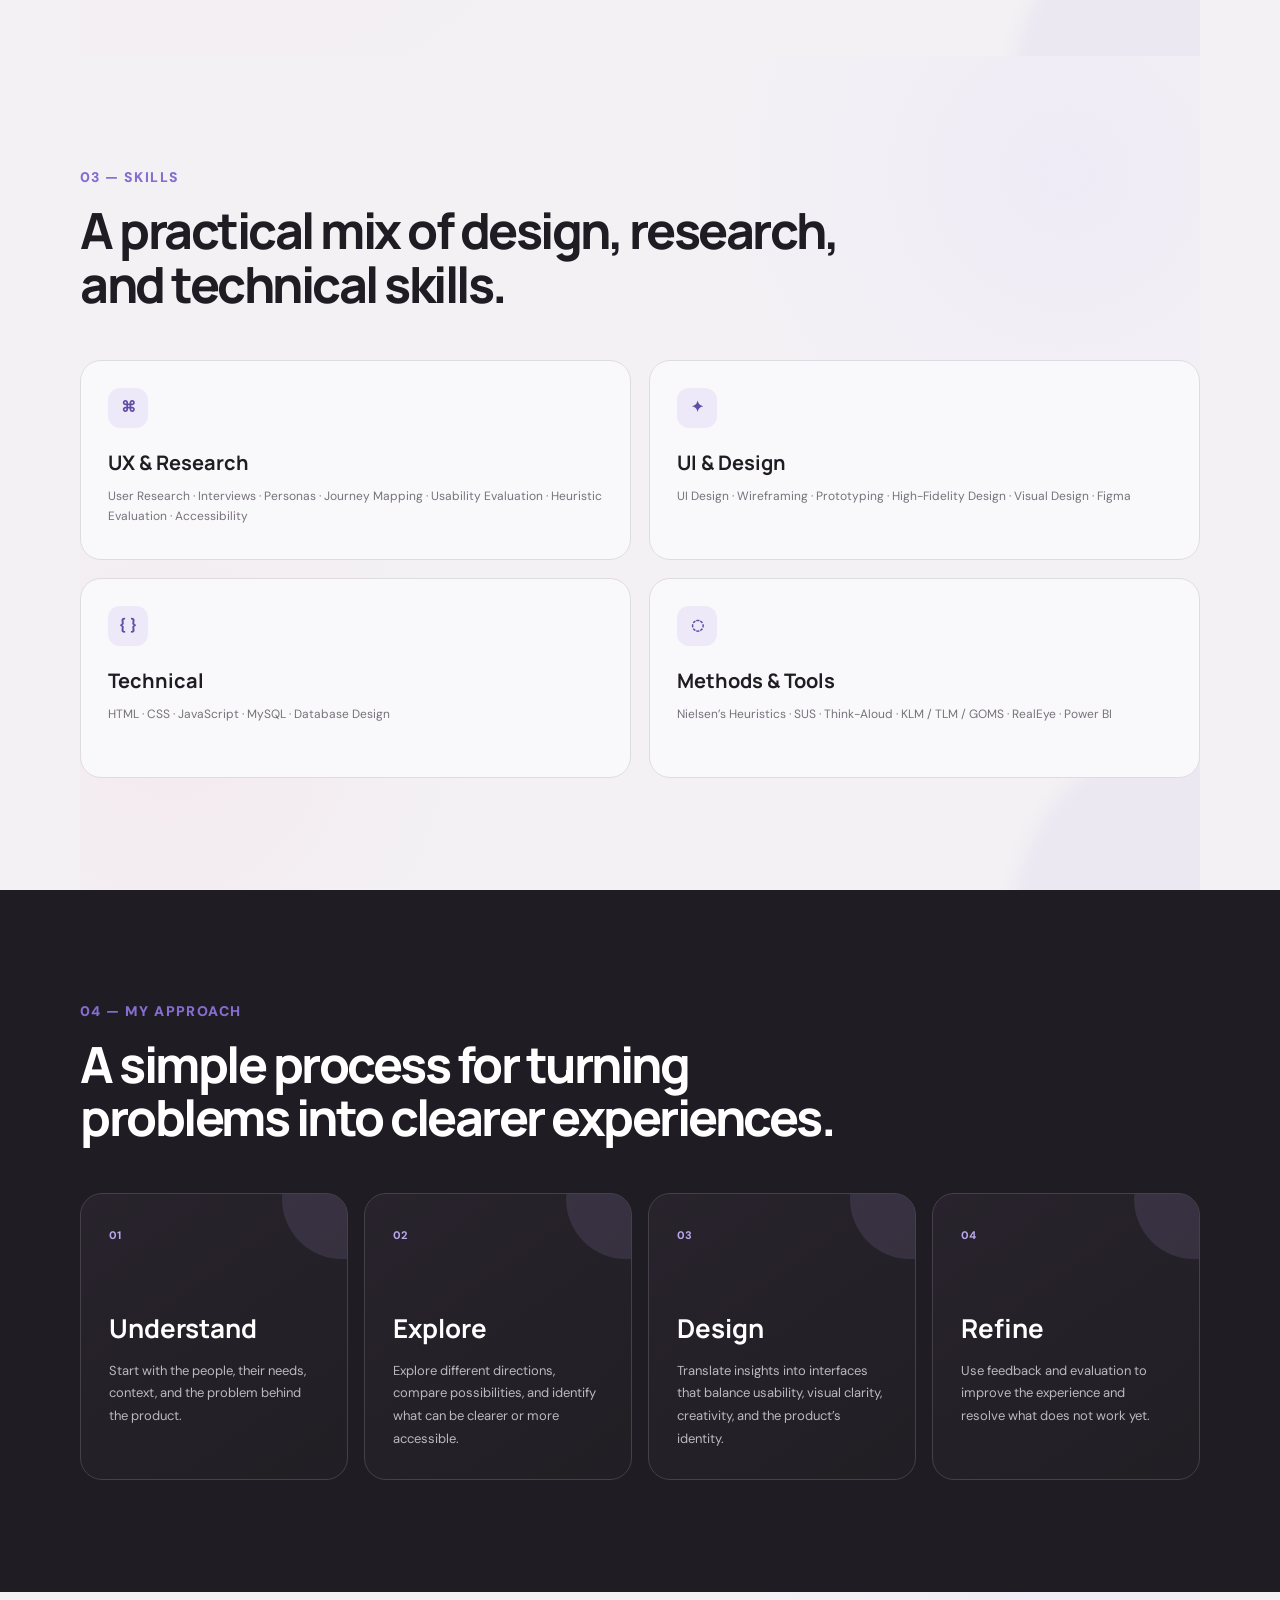
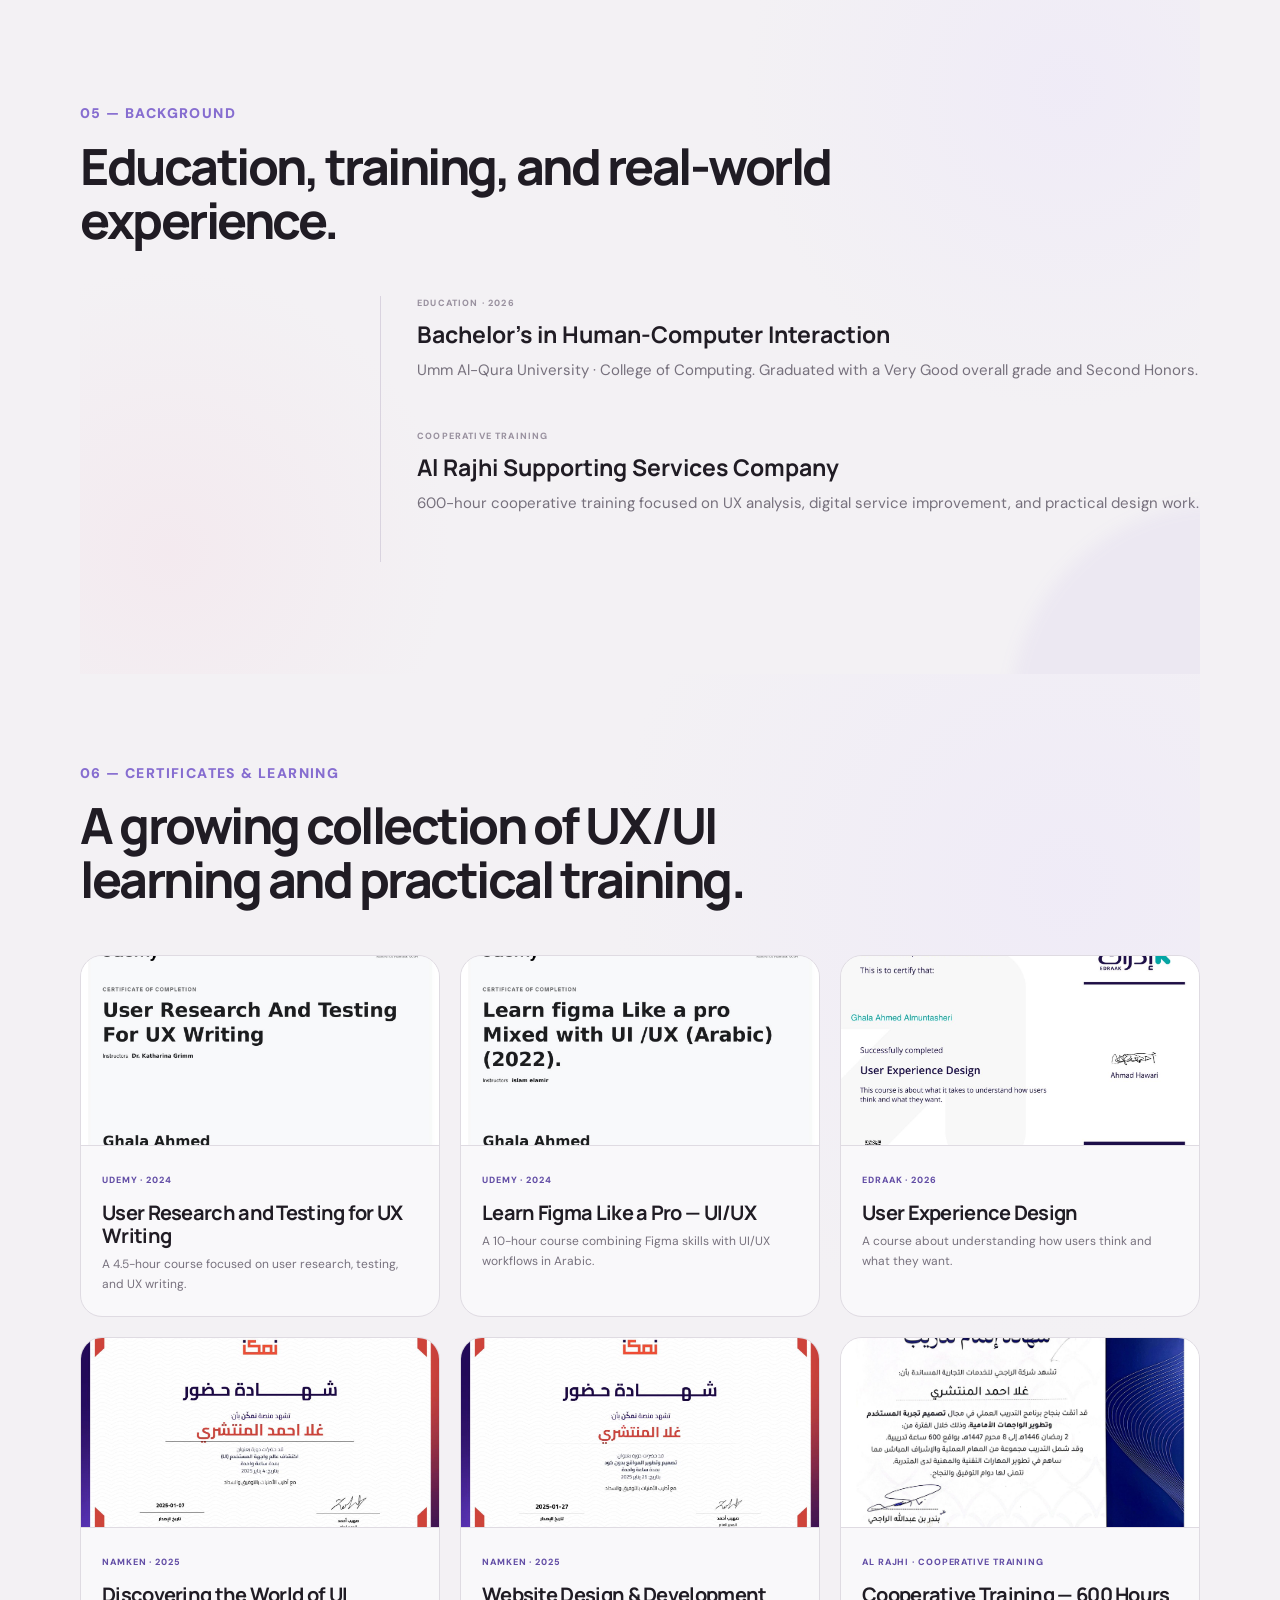
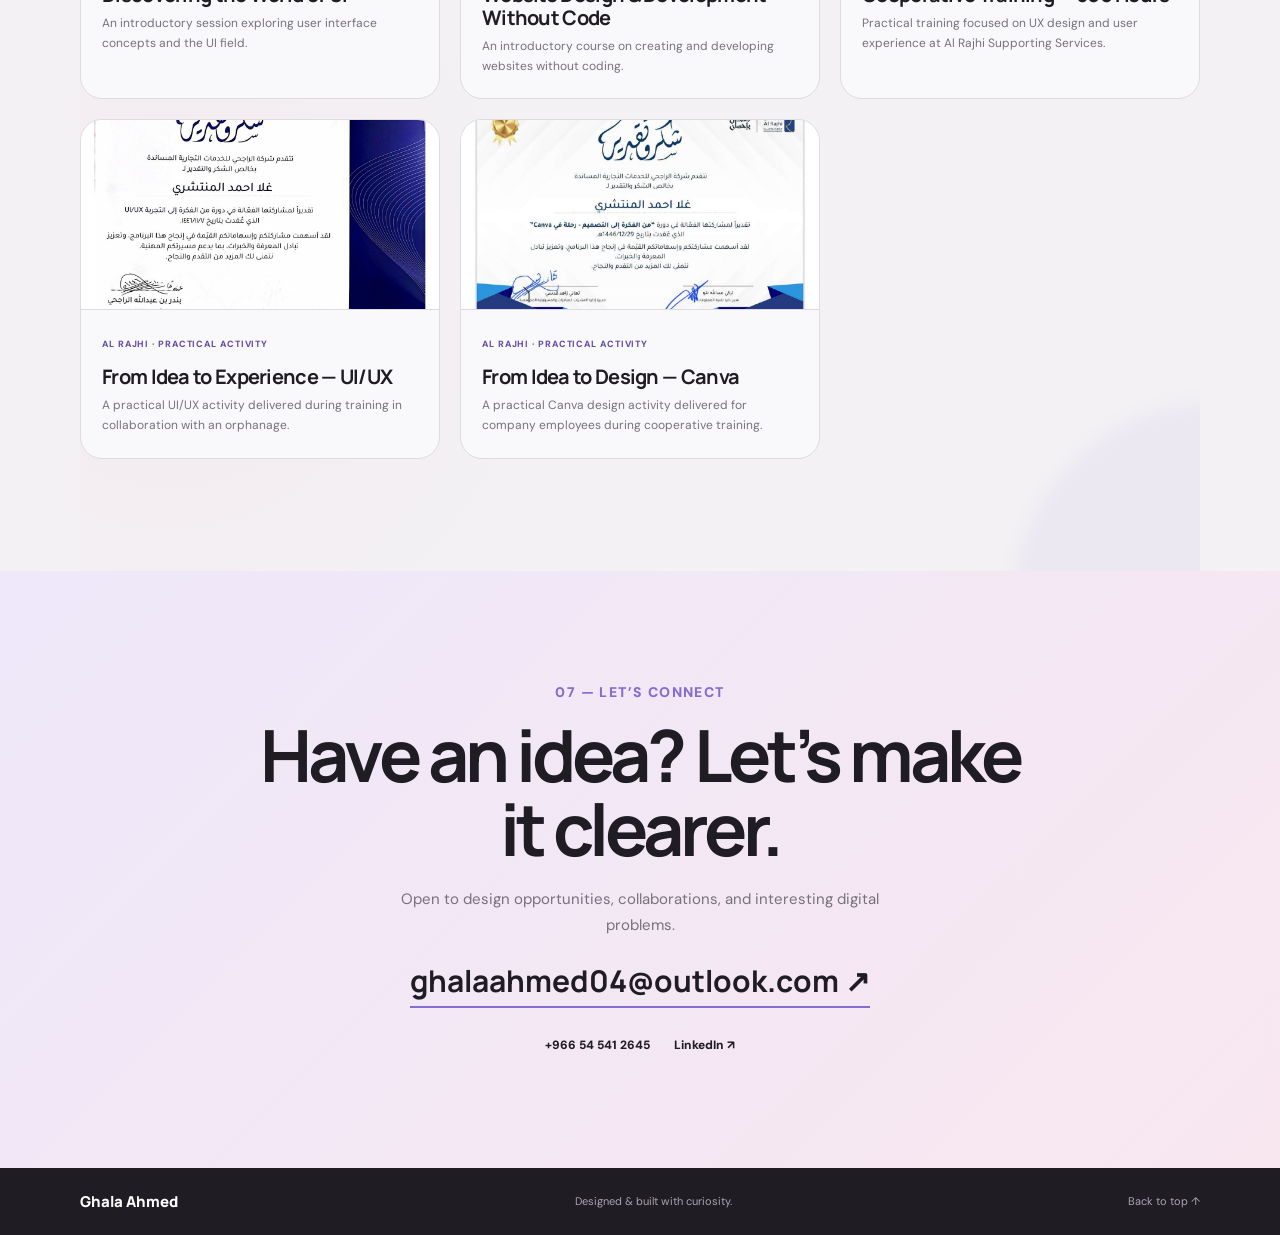
==== commit 655a7511: "Add files via upload" ====
--- a/index.html
+++ b/index.html
@@ -30,12 +30,12 @@
 <section id="about" class="section about"><div class="wrap two reveal"><div><p class="eyebrow" data-en="01 — About me" data-ar="01 — نبذة عني">01 — About me</p><h2 data-en="UI at the core. HCI beyond the screen." data-ar="تصميم الواجهات في الأساس، والتفاعل بين الإنسان والحاسب يتجاوز الشاشة.">UI at the core. HCI beyond the screen.</h2></div><div class="about-copy"><p class="lead" data-en="I’m Ghala, a UX/UI Designer with a background in Human-Computer Interaction." data-ar="أنا غلا، مصممة UX/UI بخلفية في التفاعل بين الإنسان والحاسب.">I’m Ghala, a UX/UI Designer with a background in Human-Computer Interaction.</p><p data-en="My main focus is interface design, while my HCI background helps me work across user research, problem-solving, user understanding, and accessibility." data-ar="تركيزي الأساسي هو تصميم الواجهات، بينما تساعدني خلفيتي في HCI على العمل في مجالات بحث المستخدم، وحل المشكلات، وفهم المستخدم، وإمكانية الوصول.">My main focus is interface design, while my HCI background helps me work across user research, problem-solving, user understanding, and accessibility.</p><p data-en="I care about clarity, creativity, and making the design fit the product or service it represents. I also enjoy adding a personal design fingerprint without losing the identity of the brand." data-ar="أهتم بالوضوح والإبداع وأن يعكس التصميم المنتج أو الخدمة بالشكل المناسب. كما أحب إضافة بصمتي التصميمية الخاصة دون أن أفقد هوية العلامة.">I care about clarity, creativity, and making the design fit the product or service it represents. I also enjoy adding a personal design fingerprint without losing the identity of the brand.</p><div class="meta"><div><small data-en="FOCUS" data-ar="التركيز">FOCUS</small><b data-en="UI Design · UX Research · Accessibility" data-ar="تصميم الواجهات · بحث UX · إمكانية الوصول">UI Design · UX Research · Accessibility</b></div><div><small data-en="BASED IN" data-ar="الموقع">BASED IN</small><b data-en="Saudi Arabia" data-ar="المملكة العربية السعودية">Saudi Arabia</b></div></div></div></div></section>
 <section id="work" class="section wrap">
 <div class="section-title reveal"><div><p class="eyebrow" data-en="02 — Selected work" data-ar="02 — أعمال مختارة">02 — Selected work</p><h2 data-en="A selection of projects across UI, UX, research, and service design." data-ar="مجموعة من المشاريع في تصميم الواجهات وتجربة المستخدم والبحث وتصميم الخدمات.">A selection of projects across UI, UX, research, and service design.</h2></div></div>
-<a class="featured reveal project-showcase" data-project-tilt href="projects/sehatna.html"><div class="feature-copy"><div class="project-no">01</div><span class="tag" data-en="UX/UI · HCI · USER RESEARCH" data-ar="UX/UI · HCI · بحث المستخدم">UX/UI · HCI · USER RESEARCH</span><h3 data-en="Sehatna" data-ar="صحتنا">Sehatna</h3><p data-en="A family-centered healthcare experience designed to make monitoring medications, appointments, and health information easier." data-ar="تجربة صحية تتمحور حول العائلة، صُممت لتسهيل متابعة الأدوية والمواعيد والمعلومات الصحية.">A family-centered healthcare experience designed to make monitoring medications, appointments, and health information easier.</p><strong data-en="View case study ↗" data-ar="عرض دراسة الحالة ↗">View case study ↗</strong></div><div class="feature-visual image-visual project-cover-frame"><img src="assets/project-covers/sehatna-showcase.png" alt="Sehatna family healthcare project cover"></div></a>
+<a class="featured reveal" href="projects/sehatna.html"><div class="feature-copy"><div class="project-no">01</div><span class="tag" data-en="UX/UI · HCI · USER RESEARCH" data-ar="UX/UI · HCI · بحث المستخدم">UX/UI · HCI · USER RESEARCH</span><h3 data-en="Sehatna" data-ar="صحتنا">Sehatna</h3><p data-en="A family-centered healthcare experience designed to make monitoring medications, appointments, and health information easier." data-ar="تجربة صحية تتمحور حول العائلة، صُممت لتسهيل متابعة الأدوية والمواعيد والمعلومات الصحية.">A family-centered healthcare experience designed to make monitoring medications, appointments, and health information easier.</p><strong data-en="View case study ↗" data-ar="عرض دراسة الحالة ↗">View case study ↗</strong></div><div class="feature-visual image-visual project-cover-frame"><img src="assets/project-covers/sehatna.svg" alt="Sehatna family healthcare project cover"></div></a>
 <div class="grid">
-<a class="card reveal project-showcase" data-project-tilt href="projects/volunteer.html"><div class="art image-art project-cover-frame"><img src="assets/project-covers/donation.svg" alt="donation project cover"></div><div class="card-copy"><div class="project-no">02</div><span class="tag" data-en="UX RESEARCH · USABILITY EVALUATION" data-ar="بحث UX · تقييم سهولة الاستخدام">UX RESEARCH · USABILITY EVALUATION</span><h3 data-en="Donation Platforms" data-ar="منصات التبرع">Donation Platforms</h3><p data-en="A usability evaluation of quick-donation experiences across three digital platforms." data-ar="تقييم سهولة استخدام خدمة التبرع السريع عبر ثلاث منصات رقمية.">A usability evaluation of quick-donation experiences across three digital platforms.</p><b data-en="View project ↗" data-ar="عرض المشروع ↗">View project ↗</b></div></a>
-<a class="card reveal project-showcase" data-project-tilt href="projects/madar.html"><div class="art image-art project-cover-frame"><img src="assets/project-covers/madar.svg" alt="madar project cover"></div><div class="card-copy"><div class="project-no">03</div><span class="tag" data-en="UX ANALYSIS · COOPERATIVE TRAINING" data-ar="تحليل UX · تدريب تعاوني">UX ANALYSIS · COOPERATIVE TRAINING</span><h3 data-en="Madar" data-ar="مدار">Madar</h3><p data-en="UX analysis of Madar, the pilgrim-focused app of Al Rajhi Supporting Services." data-ar="تحليل لتطبيق مدار المخصص للحجاج والتابع لشركة الراجحي للخدمات المساندة.">UX analysis of Madar, the pilgrim-focused app of Al Rajhi Supporting Services.</p><b data-en="View project ↗" data-ar="عرض المشروع ↗">View project ↗</b></div></a>
-<a class="card reveal project-showcase" data-project-tilt href="projects/master-brew.html"><div class="art image-art project-cover-frame"><img src="assets/project-covers/master-brew-showcase.png" alt="coffee project cover"></div><div class="card-copy"><div class="project-no">04</div><span class="tag" data-en="UI DESIGN · E-COMMERCE · FIGMA" data-ar="تصميم واجهات · تجارة إلكترونية · Figma">UI DESIGN · E-COMMERCE · FIGMA</span><h3 data-en="Master Brew" data-ar="ماستر برو">Master Brew</h3><p data-en="An e-commerce interface for coffee beans and brewing tools." data-ar="واجهة متجر إلكتروني لحبوب القهوة وأدوات تحضيرها.">An e-commerce interface for coffee beans and brewing tools.</p><b data-en="View project ↗" data-ar="عرض المشروع ↗">View project ↗</b></div></a>
-<a class="card reveal project-showcase" data-project-tilt href="projects/makkah-guide.html"><div class="art image-art project-cover-frame"><img src="assets/project-covers/makkah-guide-showcase.png" alt="guide project cover"></div><div class="card-copy"><div class="project-no">05</div><span class="tag" data-en="UX/UI · TOURIST GUIDE · COOPERATIVE TRAINING" data-ar="UX/UI · دليل سياحي · تدريب تعاوني">UX/UI · TOURIST GUIDE · COOPERATIVE TRAINING</span><h3 data-en="Pilgrim City Guide" data-ar="دليل الحجاج السياحي">Pilgrim City Guide</h3><p data-en="A 40% complete concept for helping pilgrims discover restaurants and leisure places in Makkah and Madinah." data-ar="مفهوم مكتمل بنسبة 40٪ لمساعدة الحجاج في اكتشاف المطاعم وأماكن الترفيه في مكة والمدينة.">A 40% complete concept for helping pilgrims discover restaurants and leisure places in Makkah and Madinah.</p><b data-en="View project ↗" data-ar="عرض المشروع ↗">View project ↗</b></div></a>
+<a class="card reveal" href="projects/volunteer.html"><div class="art image-art project-cover-frame"><img src="assets/project-covers/donation.svg" alt="donation project cover"></div><div class="card-copy"><div class="project-no">02</div><span class="tag" data-en="UX RESEARCH · USABILITY EVALUATION" data-ar="بحث UX · تقييم سهولة الاستخدام">UX RESEARCH · USABILITY EVALUATION</span><h3 data-en="Donation Platforms" data-ar="منصات التبرع">Donation Platforms</h3><p data-en="A usability evaluation of quick-donation experiences across three digital platforms." data-ar="تقييم سهولة استخدام خدمة التبرع السريع عبر ثلاث منصات رقمية.">A usability evaluation of quick-donation experiences across three digital platforms.</p><b data-en="View project ↗" data-ar="عرض المشروع ↗">View project ↗</b></div></a>
+<a class="card reveal" href="projects/madar.html"><div class="art image-art project-cover-frame"><img src="assets/project-covers/madar.svg" alt="madar project cover"></div><div class="card-copy"><div class="project-no">03</div><span class="tag" data-en="UX ANALYSIS · COOPERATIVE TRAINING" data-ar="تحليل UX · تدريب تعاوني">UX ANALYSIS · COOPERATIVE TRAINING</span><h3 data-en="Madar" data-ar="مدار">Madar</h3><p data-en="UX analysis of Madar, the pilgrim-focused app of Al Rajhi Supporting Services." data-ar="تحليل لتطبيق مدار المخصص للحجاج والتابع لشركة الراجحي للخدمات المساندة.">UX analysis of Madar, the pilgrim-focused app of Al Rajhi Supporting Services.</p><b data-en="View project ↗" data-ar="عرض المشروع ↗">View project ↗</b></div></a>
+<a class="card reveal" href="projects/master-brew.html"><div class="art image-art project-cover-frame"><img src="assets/project-covers/master-brew.svg" alt="coffee project cover"></div><div class="card-copy"><div class="project-no">04</div><span class="tag" data-en="UI DESIGN · E-COMMERCE · FIGMA" data-ar="تصميم واجهات · تجارة إلكترونية · Figma">UI DESIGN · E-COMMERCE · FIGMA</span><h3 data-en="Master Brew" data-ar="ماستر برو">Master Brew</h3><p data-en="An e-commerce interface for coffee beans and brewing tools." data-ar="واجهة متجر إلكتروني لحبوب القهوة وأدوات تحضيرها.">An e-commerce interface for coffee beans and brewing tools.</p><b data-en="View project ↗" data-ar="عرض المشروع ↗">View project ↗</b></div></a>
+<a class="card reveal" href="projects/makkah-guide.html"><div class="art image-art project-cover-frame"><img src="assets/project-covers/makkah-guide.svg" alt="guide project cover"></div><div class="card-copy"><div class="project-no">05</div><span class="tag" data-en="UX/UI · TOURIST GUIDE · COOPERATIVE TRAINING" data-ar="UX/UI · دليل سياحي · تدريب تعاوني">UX/UI · TOURIST GUIDE · COOPERATIVE TRAINING</span><h3 data-en="Pilgrim City Guide" data-ar="دليل الحجاج السياحي">Pilgrim City Guide</h3><p data-en="A 40% complete concept for helping pilgrims discover restaurants and leisure places in Makkah and Madinah." data-ar="مفهوم مكتمل بنسبة 40٪ لمساعدة الحجاج في اكتشاف المطاعم وأماكن الترفيه في مكة والمدينة.">A 40% complete concept for helping pilgrims discover restaurants and leisure places in Makkah and Madinah.</p><b data-en="View project ↗" data-ar="عرض المشروع ↗">View project ↗</b></div></a>
 </div></section>
 <section id="skills" class="section wrap"><div class="section-title reveal"><div><p class="eyebrow" data-en="03 — Skills" data-ar="03 — المهارات">03 — Skills</p><h2 data-en="A practical mix of design, research, and technical skills." data-ar="مزيج عملي من مهارات التصميم والبحث والمهارات التقنية.">A practical mix of design, research, and technical skills.</h2></div></div><div class="skills">
 <article class="reveal"><b>⌘</b><h3 data-en="UX & Research" data-ar="UX والبحث">UX & Research</h3><p data-en="User Research · Interviews · Personas · Journey Mapping · Usability Evaluation · Heuristic Evaluation · Accessibility" data-ar="بحث المستخدم · المقابلات · Personas · خرائط الرحلة · تقييم سهولة الاستخدام · التقييم وفق Heuristics · إمكانية الوصول">User Research · Interviews · Personas · Journey Mapping · Usability Evaluation · Heuristic Evaluation · Accessibility</p></article>
--- a/assets/style.css
+++ b/assets/style.css
@@ -205,56 +205,3 @@
   .nav-controls button#theme{width:34px;height:34px}
   .nav-controls #lang{padding:6px 10px}
 }
-
-
-/* Interactive project showcase covers — original uploaded PNGs are displayed intact. */
-.project-showcase { perspective: 1100px; transform-style: preserve-3d; }
-.project-showcase .project-cover-frame { position: relative; overflow: hidden; }
-.project-showcase .project-cover-frame img,
-.project-showcase > .image-visual img,
-.project-showcase > .art img,
-.case-hero.project-showcase .case-hero-image {
-  object-fit: contain !important;
-  object-position: center !important;
-  transform: translateZ(0) scale(1);
-  transition: transform .45s cubic-bezier(.2,.75,.25,1), filter .35s ease;
-}
-.project-showcase .project-cover-frame:after,
-.case-hero.project-showcase:after {
-  content:"";
-  position:absolute;
-  inset:0;
-  pointer-events:none;
-  background: linear-gradient(115deg, rgba(255,255,255,0) 0%, rgba(255,255,255,.16) 45%, rgba(255,255,255,0) 65%);
-  transform: translateX(-120%);
-  transition: transform .8s cubic-bezier(.2,.65,.2,1);
-}
-.project-showcase:hover .project-cover-frame:after,
-.project-showcase:hover.case-hero:after { transform: translateX(120%); }
-.project-showcase:hover .project-cover-frame img,
-.project-showcase:hover .image-visual img,
-.project-showcase:hover .art img,
-.case-hero.project-showcase:hover .case-hero-image { transform: translateZ(12px) scale(1.012); filter: saturate(1.015) contrast(1.01); }
-.project-showcase:focus-visible { outline: 2px solid var(--purple); outline-offset: 5px; }
-
-/* Use the user-supplied showcase as the complete visual; never crop it. */
-.project-showcase .project-cover-frame,
-.featured .feature-visual.project-cover-frame,
-.card .art.project-cover-frame { background: #f8f6fb !important; }
-.project-showcase .project-cover-frame img,
-.card .art.project-cover-frame img,
-.featured .feature-visual.project-cover-frame img { width:100%; height:100%; }
-.case-hero.project-showcase { background:#f8f6fb; border-radius:32px; overflow:hidden; border:1px solid var(--line); box-shadow:0 22px 60px rgba(55,39,73,.10); }
-.case-hero.project-showcase .case-hero-image { width:100%; height:auto; display:block; }
-
-@media (max-width:650px){
-  .project-showcase:hover .project-cover-frame img,
-  .project-showcase:hover .image-visual img,
-  .project-showcase:hover .art img,
-  .case-hero.project-showcase:hover .case-hero-image { transform:none; filter:none; }
-  .project-showcase .project-cover-frame:after,
-  .case-hero.project-showcase:after { display:none; }
-}
-@media (prefers-reduced-motion: reduce){
-  .project-showcase, .project-showcase * { transition:none !important; }
-}
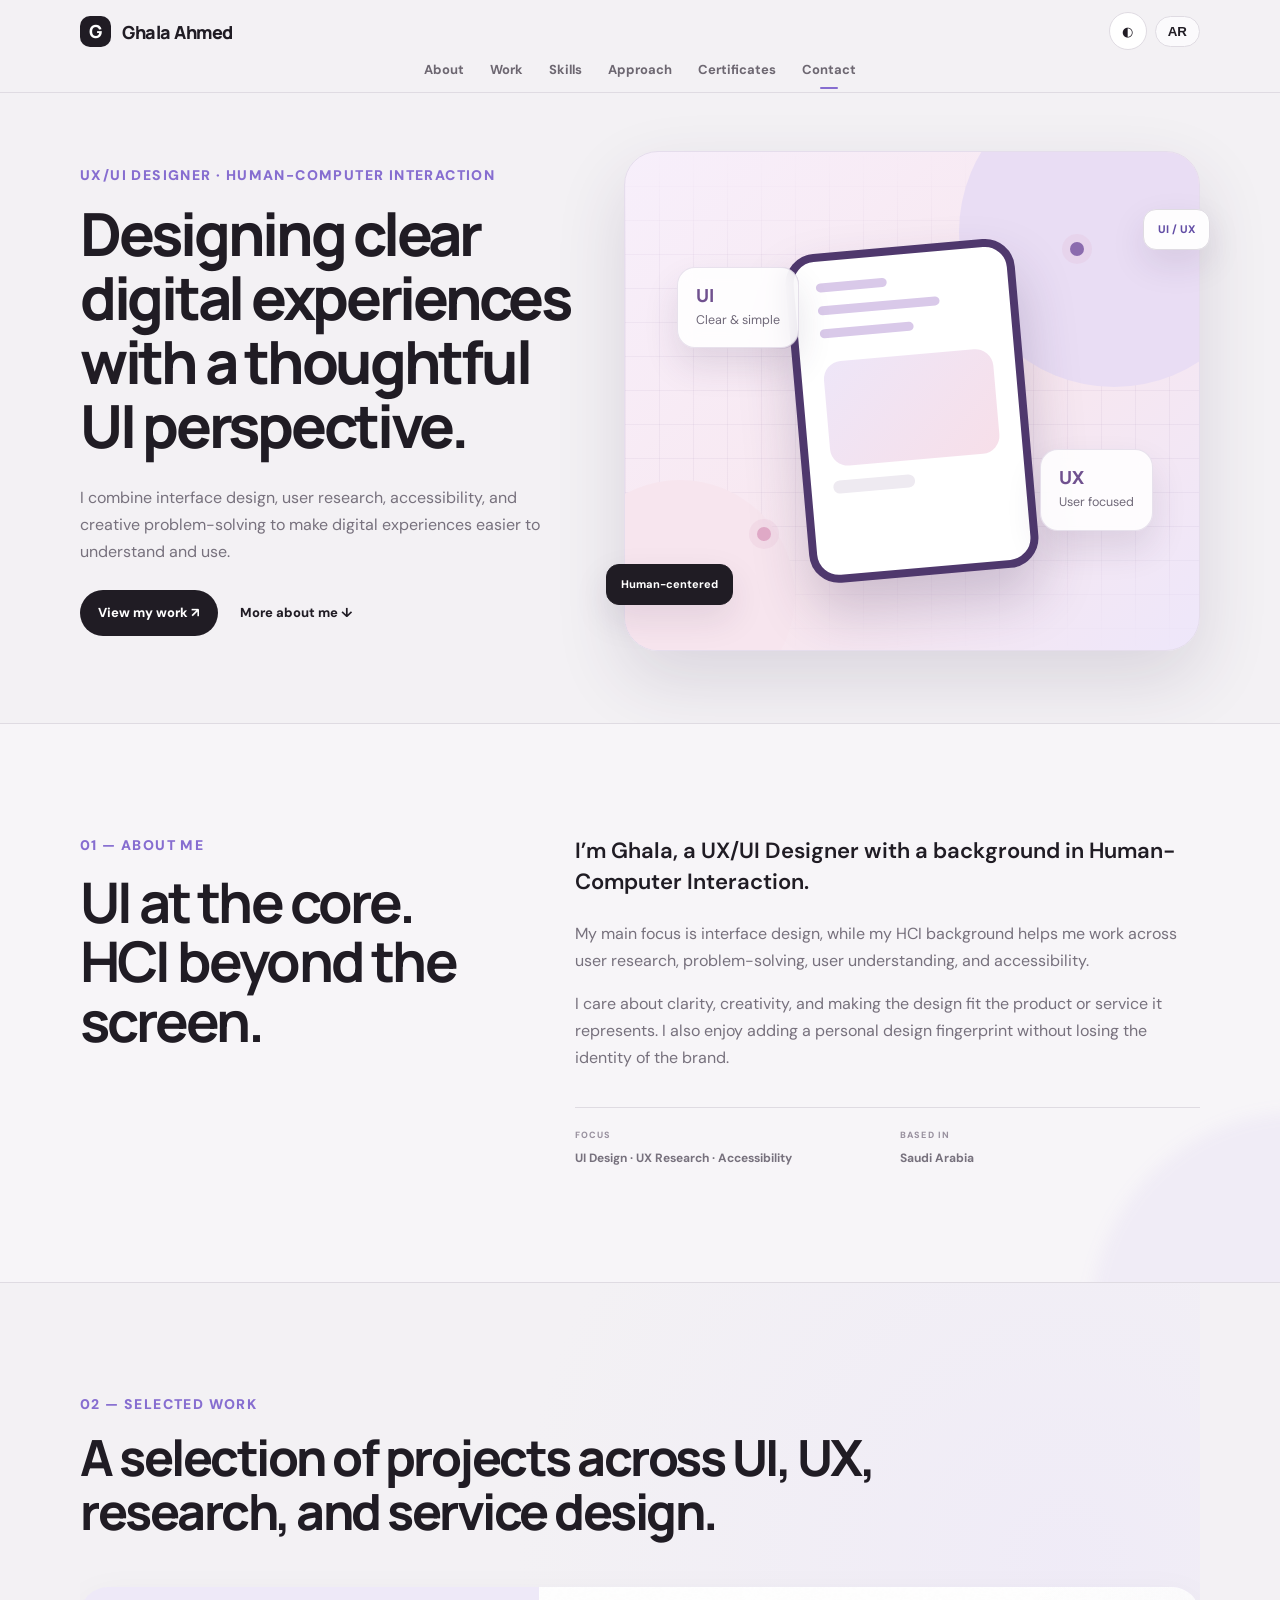
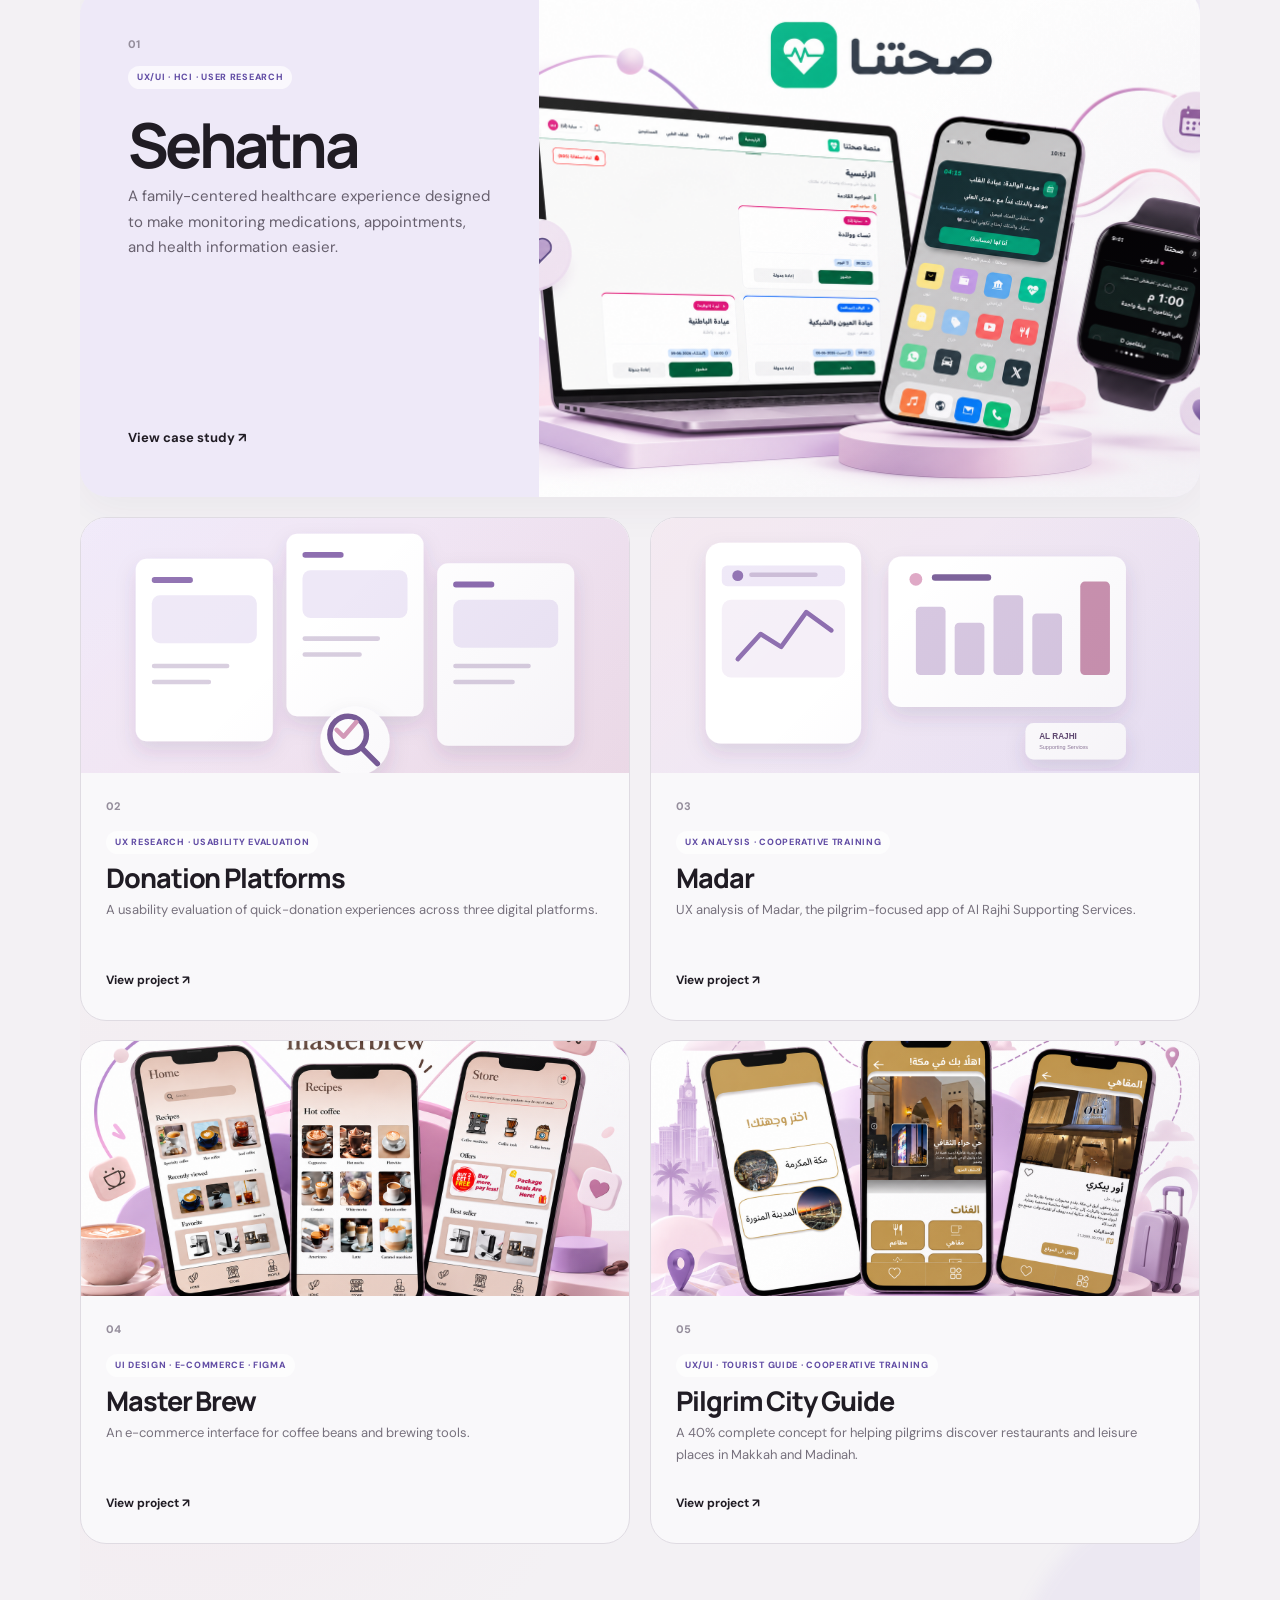
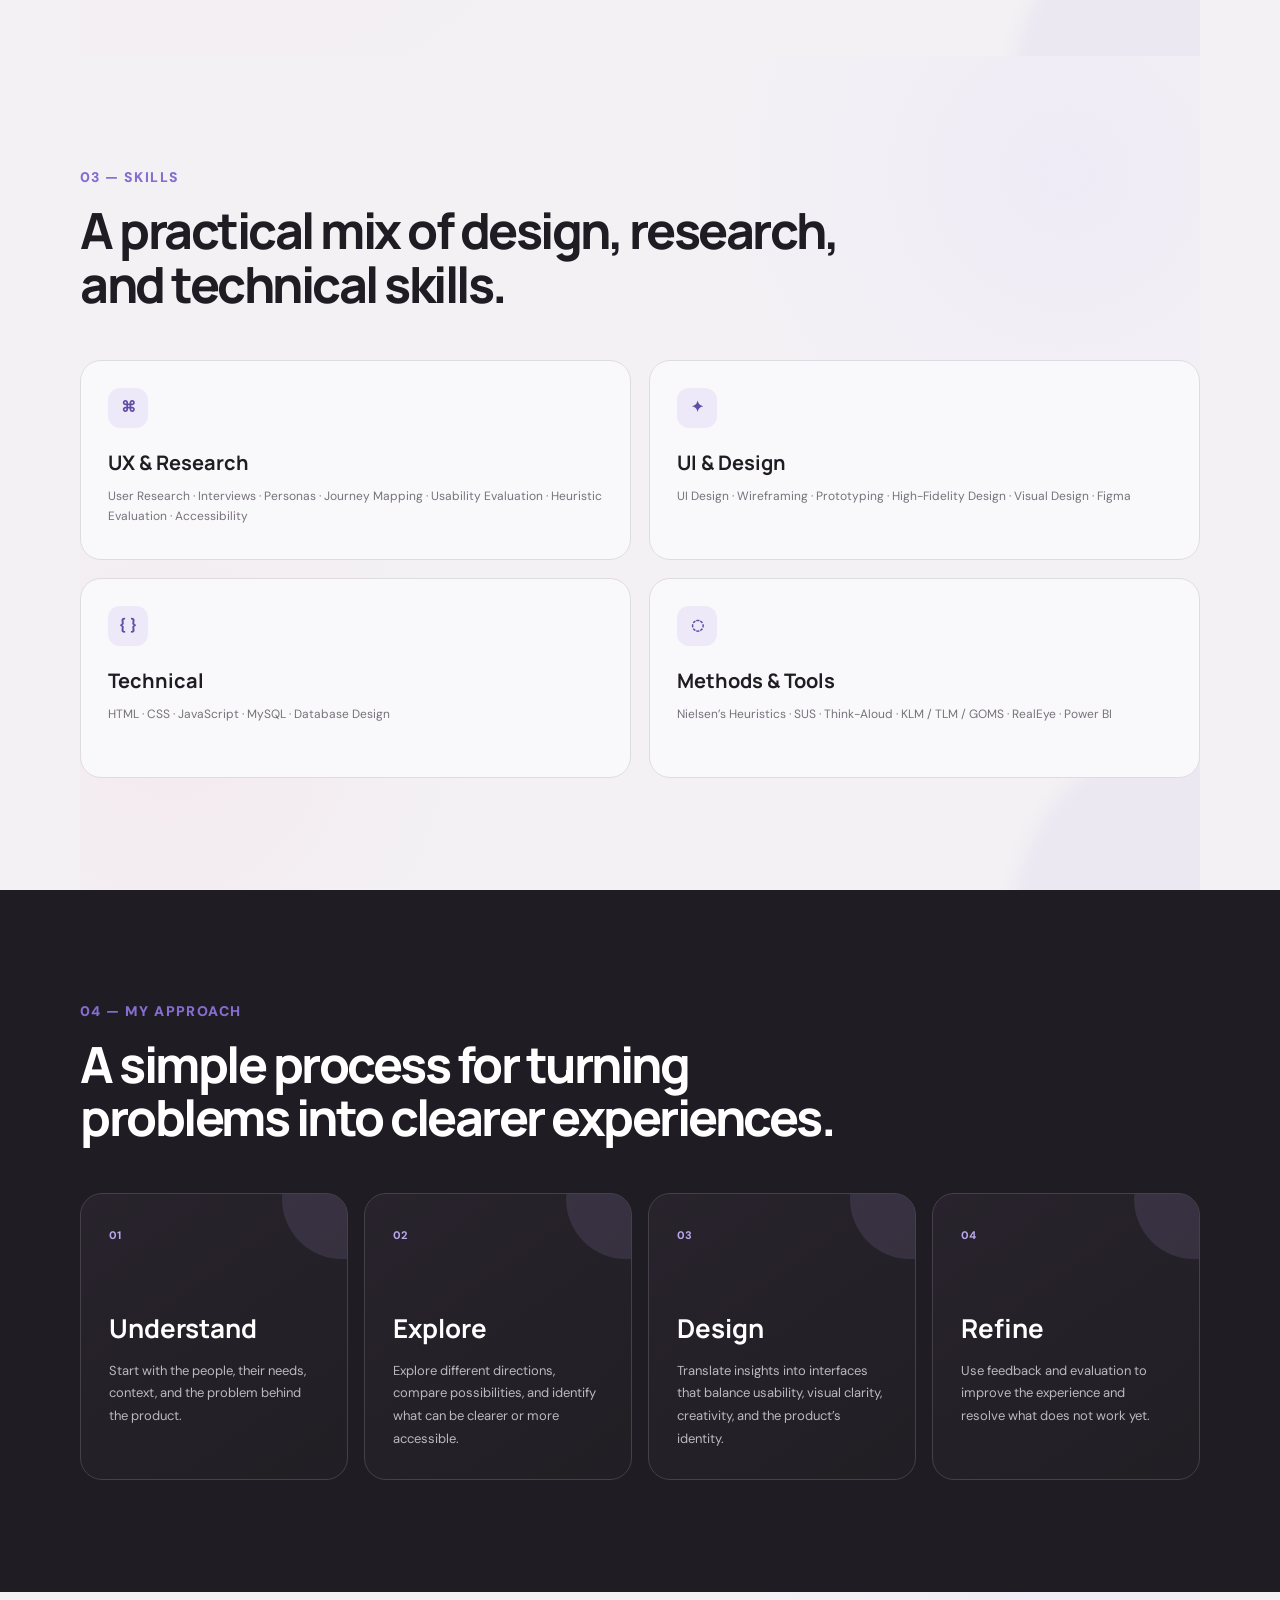
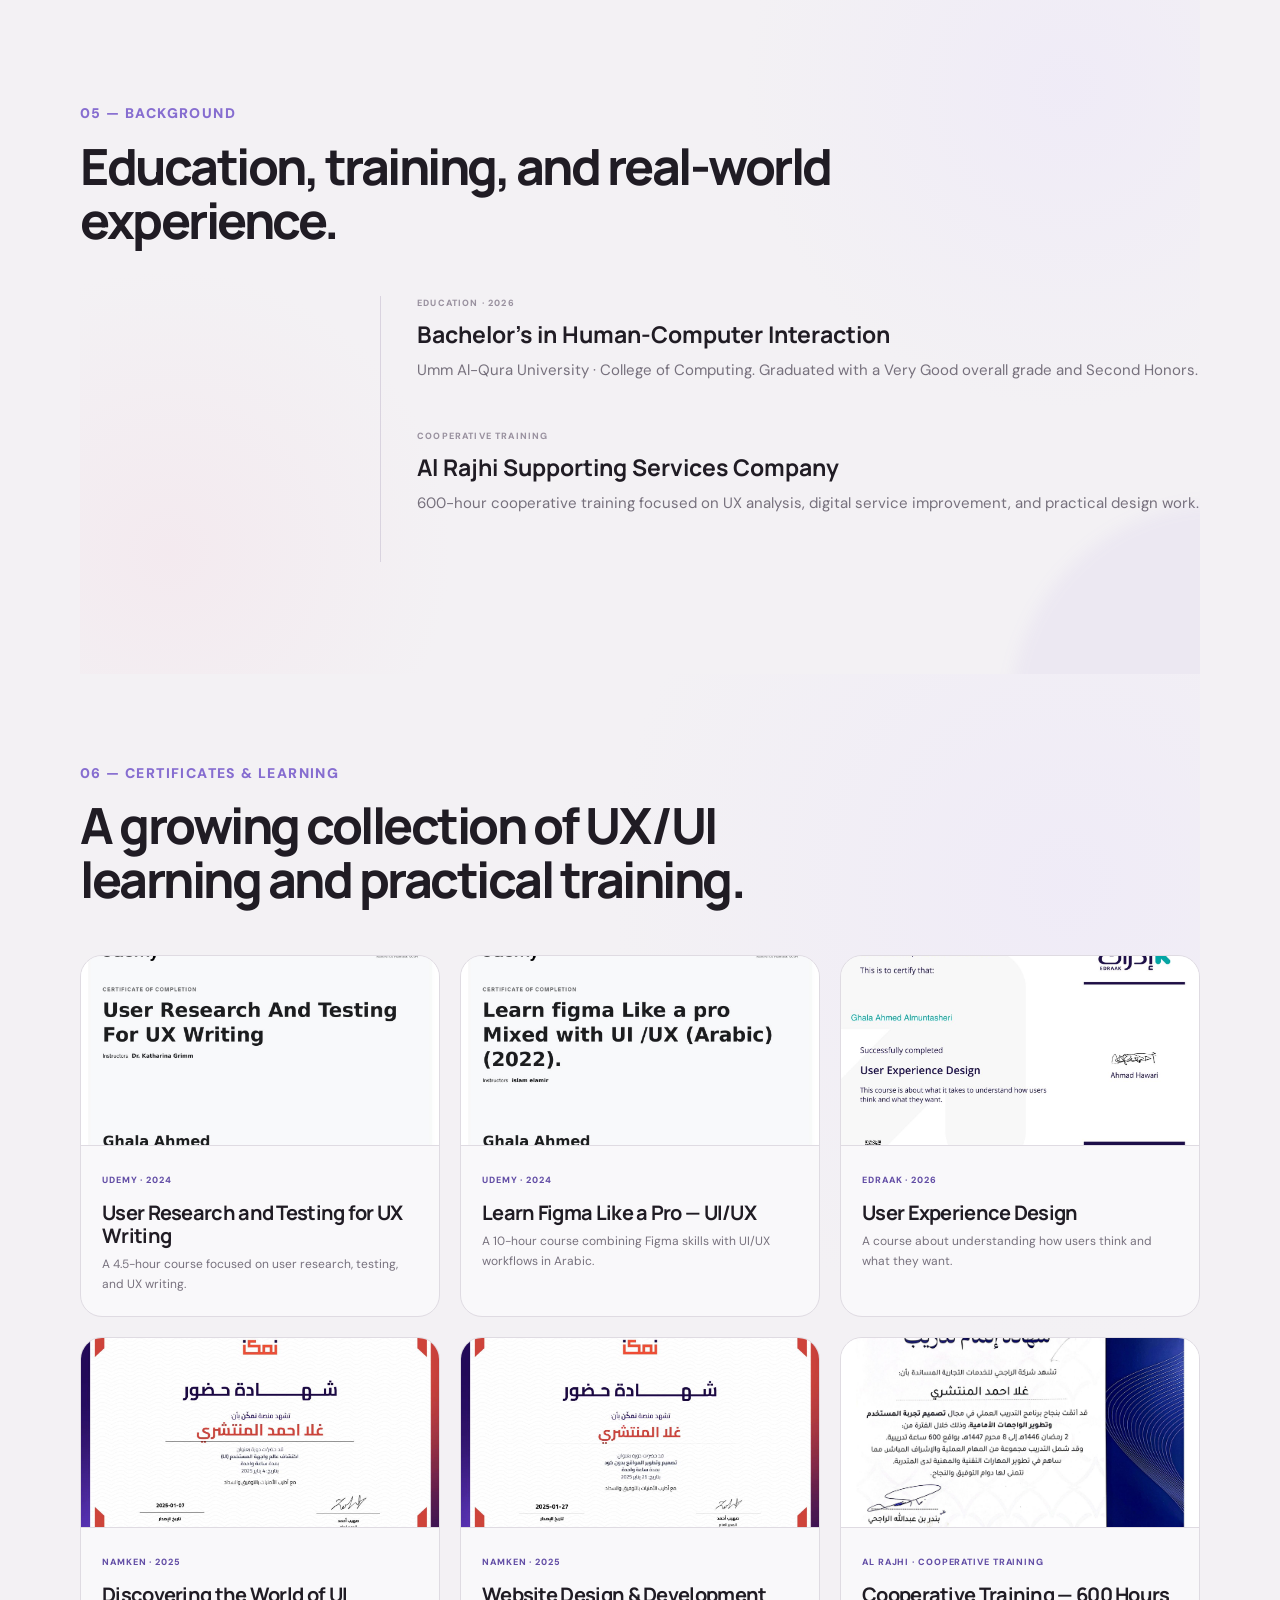
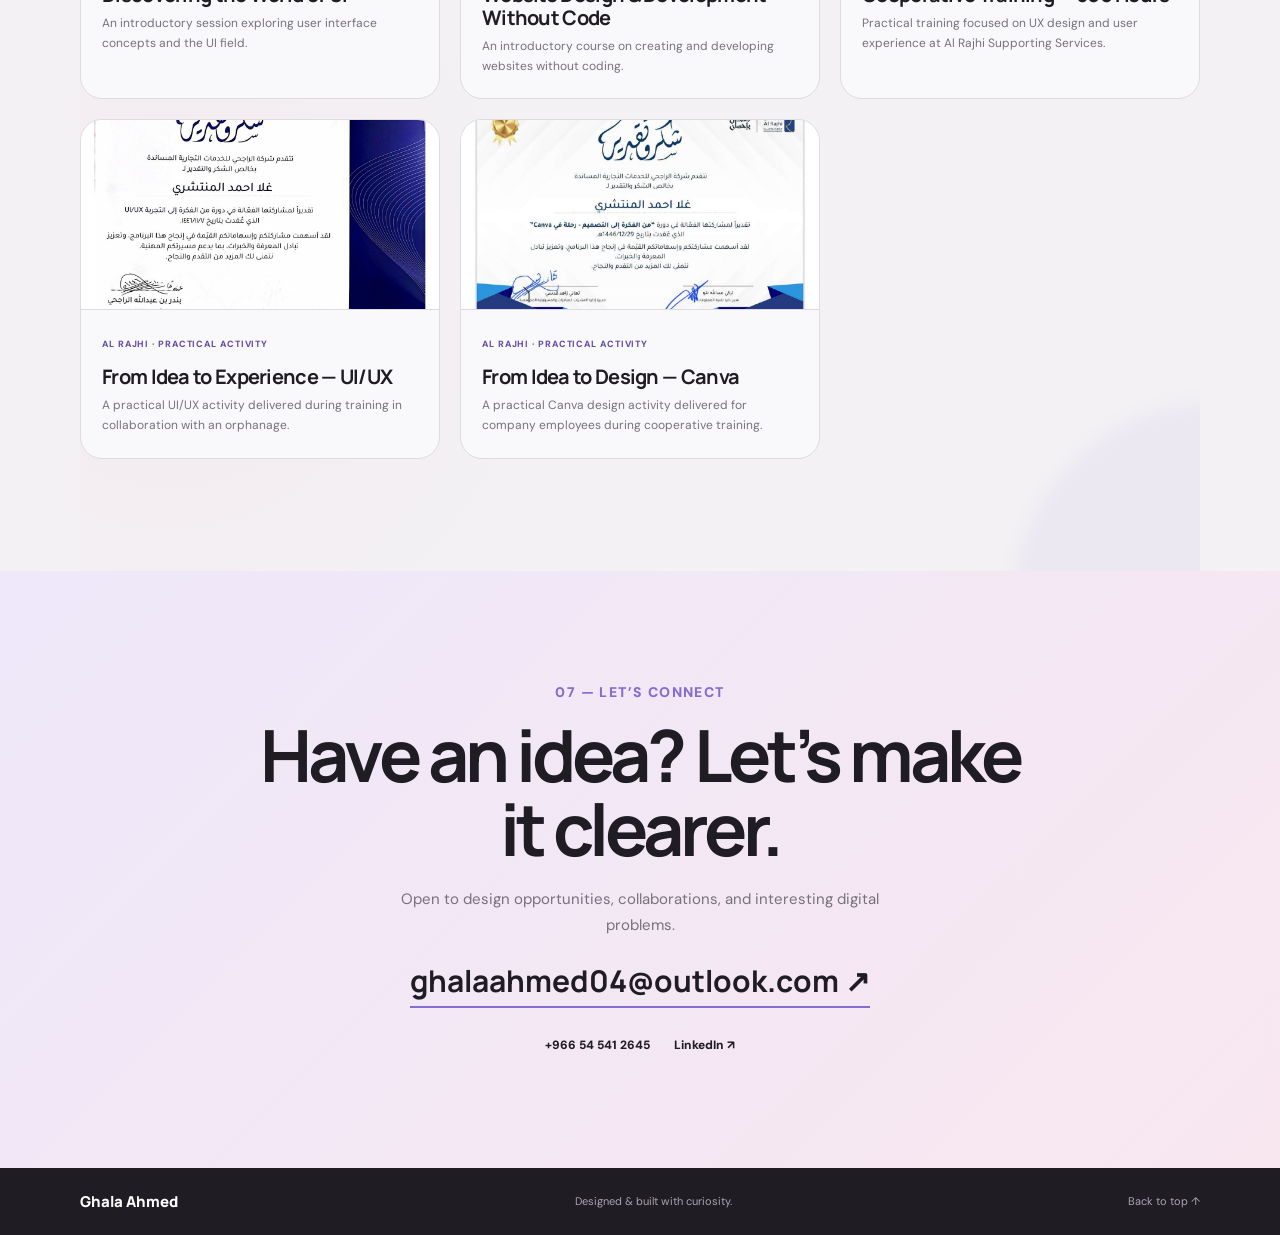
==== commit b3b22024: "Add files via upload" ====
--- a/index.html
+++ b/index.html
@@ -30,12 +30,12 @@
 <section id="about" class="section about"><div class="wrap two reveal"><div><p class="eyebrow" data-en="01 — About me" data-ar="01 — نبذة عني">01 — About me</p><h2 data-en="UI at the core. HCI beyond the screen." data-ar="تصميم الواجهات في الأساس، والتفاعل بين الإنسان والحاسب يتجاوز الشاشة.">UI at the core. HCI beyond the screen.</h2></div><div class="about-copy"><p class="lead" data-en="I’m Ghala, a UX/UI Designer with a background in Human-Computer Interaction." data-ar="أنا غلا، مصممة UX/UI بخلفية في التفاعل بين الإنسان والحاسب.">I’m Ghala, a UX/UI Designer with a background in Human-Computer Interaction.</p><p data-en="My main focus is interface design, while my HCI background helps me work across user research, problem-solving, user understanding, and accessibility." data-ar="تركيزي الأساسي هو تصميم الواجهات، بينما تساعدني خلفيتي في HCI على العمل في مجالات بحث المستخدم، وحل المشكلات، وفهم المستخدم، وإمكانية الوصول.">My main focus is interface design, while my HCI background helps me work across user research, problem-solving, user understanding, and accessibility.</p><p data-en="I care about clarity, creativity, and making the design fit the product or service it represents. I also enjoy adding a personal design fingerprint without losing the identity of the brand." data-ar="أهتم بالوضوح والإبداع وأن يعكس التصميم المنتج أو الخدمة بالشكل المناسب. كما أحب إضافة بصمتي التصميمية الخاصة دون أن أفقد هوية العلامة.">I care about clarity, creativity, and making the design fit the product or service it represents. I also enjoy adding a personal design fingerprint without losing the identity of the brand.</p><div class="meta"><div><small data-en="FOCUS" data-ar="التركيز">FOCUS</small><b data-en="UI Design · UX Research · Accessibility" data-ar="تصميم الواجهات · بحث UX · إمكانية الوصول">UI Design · UX Research · Accessibility</b></div><div><small data-en="BASED IN" data-ar="الموقع">BASED IN</small><b data-en="Saudi Arabia" data-ar="المملكة العربية السعودية">Saudi Arabia</b></div></div></div></div></section>
 <section id="work" class="section wrap">
 <div class="section-title reveal"><div><p class="eyebrow" data-en="02 — Selected work" data-ar="02 — أعمال مختارة">02 — Selected work</p><h2 data-en="A selection of projects across UI, UX, research, and service design." data-ar="مجموعة من المشاريع في تصميم الواجهات وتجربة المستخدم والبحث وتصميم الخدمات.">A selection of projects across UI, UX, research, and service design.</h2></div></div>
-<a class="featured reveal" href="projects/sehatna.html"><div class="feature-copy"><div class="project-no">01</div><span class="tag" data-en="UX/UI · HCI · USER RESEARCH" data-ar="UX/UI · HCI · بحث المستخدم">UX/UI · HCI · USER RESEARCH</span><h3 data-en="Sehatna" data-ar="صحتنا">Sehatna</h3><p data-en="A family-centered healthcare experience designed to make monitoring medications, appointments, and health information easier." data-ar="تجربة صحية تتمحور حول العائلة، صُممت لتسهيل متابعة الأدوية والمواعيد والمعلومات الصحية.">A family-centered healthcare experience designed to make monitoring medications, appointments, and health information easier.</p><strong data-en="View case study ↗" data-ar="عرض دراسة الحالة ↗">View case study ↗</strong></div><div class="feature-visual image-visual project-cover-frame"><img src="assets/project-covers/sehatna.svg" alt="Sehatna family healthcare project cover"></div></a>
+<a class="featured reveal" href="projects/sehatna.html"><div class="feature-copy"><div class="project-no">01</div><span class="tag" data-en="UX/UI · HCI · USER RESEARCH" data-ar="UX/UI · HCI · بحث المستخدم">UX/UI · HCI · USER RESEARCH</span><h3 data-en="Sehatna" data-ar="صحتنا">Sehatna</h3><p data-en="A family-centered healthcare experience designed to make monitoring medications, appointments, and health information easier." data-ar="تجربة صحية تتمحور حول العائلة، صُممت لتسهيل متابعة الأدوية والمواعيد والمعلومات الصحية.">A family-centered healthcare experience designed to make monitoring medications, appointments, and health information easier.</p><strong data-en="View case study ↗" data-ar="عرض دراسة الحالة ↗">View case study ↗</strong></div><div class="feature-visual image-visual project-cover-frame"><img src="assets/project-covers/sehatna-cover.png" alt="Sehatna family healthcare project cover"></div></a>
 <div class="grid">
 <a class="card reveal" href="projects/volunteer.html"><div class="art image-art project-cover-frame"><img src="assets/project-covers/donation.svg" alt="donation project cover"></div><div class="card-copy"><div class="project-no">02</div><span class="tag" data-en="UX RESEARCH · USABILITY EVALUATION" data-ar="بحث UX · تقييم سهولة الاستخدام">UX RESEARCH · USABILITY EVALUATION</span><h3 data-en="Donation Platforms" data-ar="منصات التبرع">Donation Platforms</h3><p data-en="A usability evaluation of quick-donation experiences across three digital platforms." data-ar="تقييم سهولة استخدام خدمة التبرع السريع عبر ثلاث منصات رقمية.">A usability evaluation of quick-donation experiences across three digital platforms.</p><b data-en="View project ↗" data-ar="عرض المشروع ↗">View project ↗</b></div></a>
 <a class="card reveal" href="projects/madar.html"><div class="art image-art project-cover-frame"><img src="assets/project-covers/madar.svg" alt="madar project cover"></div><div class="card-copy"><div class="project-no">03</div><span class="tag" data-en="UX ANALYSIS · COOPERATIVE TRAINING" data-ar="تحليل UX · تدريب تعاوني">UX ANALYSIS · COOPERATIVE TRAINING</span><h3 data-en="Madar" data-ar="مدار">Madar</h3><p data-en="UX analysis of Madar, the pilgrim-focused app of Al Rajhi Supporting Services." data-ar="تحليل لتطبيق مدار المخصص للحجاج والتابع لشركة الراجحي للخدمات المساندة.">UX analysis of Madar, the pilgrim-focused app of Al Rajhi Supporting Services.</p><b data-en="View project ↗" data-ar="عرض المشروع ↗">View project ↗</b></div></a>
-<a class="card reveal" href="projects/master-brew.html"><div class="art image-art project-cover-frame"><img src="assets/project-covers/master-brew.svg" alt="coffee project cover"></div><div class="card-copy"><div class="project-no">04</div><span class="tag" data-en="UI DESIGN · E-COMMERCE · FIGMA" data-ar="تصميم واجهات · تجارة إلكترونية · Figma">UI DESIGN · E-COMMERCE · FIGMA</span><h3 data-en="Master Brew" data-ar="ماستر برو">Master Brew</h3><p data-en="An e-commerce interface for coffee beans and brewing tools." data-ar="واجهة متجر إلكتروني لحبوب القهوة وأدوات تحضيرها.">An e-commerce interface for coffee beans and brewing tools.</p><b data-en="View project ↗" data-ar="عرض المشروع ↗">View project ↗</b></div></a>
-<a class="card reveal" href="projects/makkah-guide.html"><div class="art image-art project-cover-frame"><img src="assets/project-covers/makkah-guide.svg" alt="guide project cover"></div><div class="card-copy"><div class="project-no">05</div><span class="tag" data-en="UX/UI · TOURIST GUIDE · COOPERATIVE TRAINING" data-ar="UX/UI · دليل سياحي · تدريب تعاوني">UX/UI · TOURIST GUIDE · COOPERATIVE TRAINING</span><h3 data-en="Pilgrim City Guide" data-ar="دليل الحجاج السياحي">Pilgrim City Guide</h3><p data-en="A 40% complete concept for helping pilgrims discover restaurants and leisure places in Makkah and Madinah." data-ar="مفهوم مكتمل بنسبة 40٪ لمساعدة الحجاج في اكتشاف المطاعم وأماكن الترفيه في مكة والمدينة.">A 40% complete concept for helping pilgrims discover restaurants and leisure places in Makkah and Madinah.</p><b data-en="View project ↗" data-ar="عرض المشروع ↗">View project ↗</b></div></a>
+<a class="card reveal" href="projects/master-brew.html"><div class="art image-art project-cover-frame"><img src="assets/project-covers/master-brew-cover.png" alt="coffee project cover"></div><div class="card-copy"><div class="project-no">04</div><span class="tag" data-en="UI DESIGN · E-COMMERCE · FIGMA" data-ar="تصميم واجهات · تجارة إلكترونية · Figma">UI DESIGN · E-COMMERCE · FIGMA</span><h3 data-en="Master Brew" data-ar="ماستر برو">Master Brew</h3><p data-en="An e-commerce interface for coffee beans and brewing tools." data-ar="واجهة متجر إلكتروني لحبوب القهوة وأدوات تحضيرها.">An e-commerce interface for coffee beans and brewing tools.</p><b data-en="View project ↗" data-ar="عرض المشروع ↗">View project ↗</b></div></a>
+<a class="card reveal" href="projects/makkah-guide.html"><div class="art image-art project-cover-frame"><img src="assets/project-covers/makkah-guide-cover.png" alt="guide project cover"></div><div class="card-copy"><div class="project-no">05</div><span class="tag" data-en="UX/UI · TOURIST GUIDE · COOPERATIVE TRAINING" data-ar="UX/UI · دليل سياحي · تدريب تعاوني">UX/UI · TOURIST GUIDE · COOPERATIVE TRAINING</span><h3 data-en="Pilgrim City Guide" data-ar="دليل الحجاج السياحي">Pilgrim City Guide</h3><p data-en="A 40% complete concept for helping pilgrims discover restaurants and leisure places in Makkah and Madinah." data-ar="مفهوم مكتمل بنسبة 40٪ لمساعدة الحجاج في اكتشاف المطاعم وأماكن الترفيه في مكة والمدينة.">A 40% complete concept for helping pilgrims discover restaurants and leisure places in Makkah and Madinah.</p><b data-en="View project ↗" data-ar="عرض المشروع ↗">View project ↗</b></div></a>
 </div></section>
 <section id="skills" class="section wrap"><div class="section-title reveal"><div><p class="eyebrow" data-en="03 — Skills" data-ar="03 — المهارات">03 — Skills</p><h2 data-en="A practical mix of design, research, and technical skills." data-ar="مزيج عملي من مهارات التصميم والبحث والمهارات التقنية.">A practical mix of design, research, and technical skills.</h2></div></div><div class="skills">
 <article class="reveal"><b>⌘</b><h3 data-en="UX & Research" data-ar="UX والبحث">UX & Research</h3><p data-en="User Research · Interviews · Personas · Journey Mapping · Usability Evaluation · Heuristic Evaluation · Accessibility" data-ar="بحث المستخدم · المقابلات · Personas · خرائط الرحلة · تقييم سهولة الاستخدام · التقييم وفق Heuristics · إمكانية الوصول">User Research · Interviews · Personas · Journey Mapping · Usability Evaluation · Heuristic Evaluation · Accessibility</p></article>
--- a/assets/style.css
+++ b/assets/style.css
@@ -205,3 +205,9 @@
   .nav-controls button#theme{width:34px;height:34px}
   .nav-controls #lang{padding:6px 10px}
 }
+
+/* Exact project cover images supplied by the designer */
+.project-cover-frame{background:#f5f0f8!important;display:block!important;padding:0!important}
+.project-cover-frame img{object-fit:cover;object-position:center;}
+.featured .project-cover-frame img,.card .project-cover-frame img{transition:transform .65s cubic-bezier(.2,.75,.25,1),filter .45s ease}
+.featured:hover .project-cover-frame img,.card:hover .project-cover-frame img{transform:scale(1.025);filter:saturate(1.03)}
